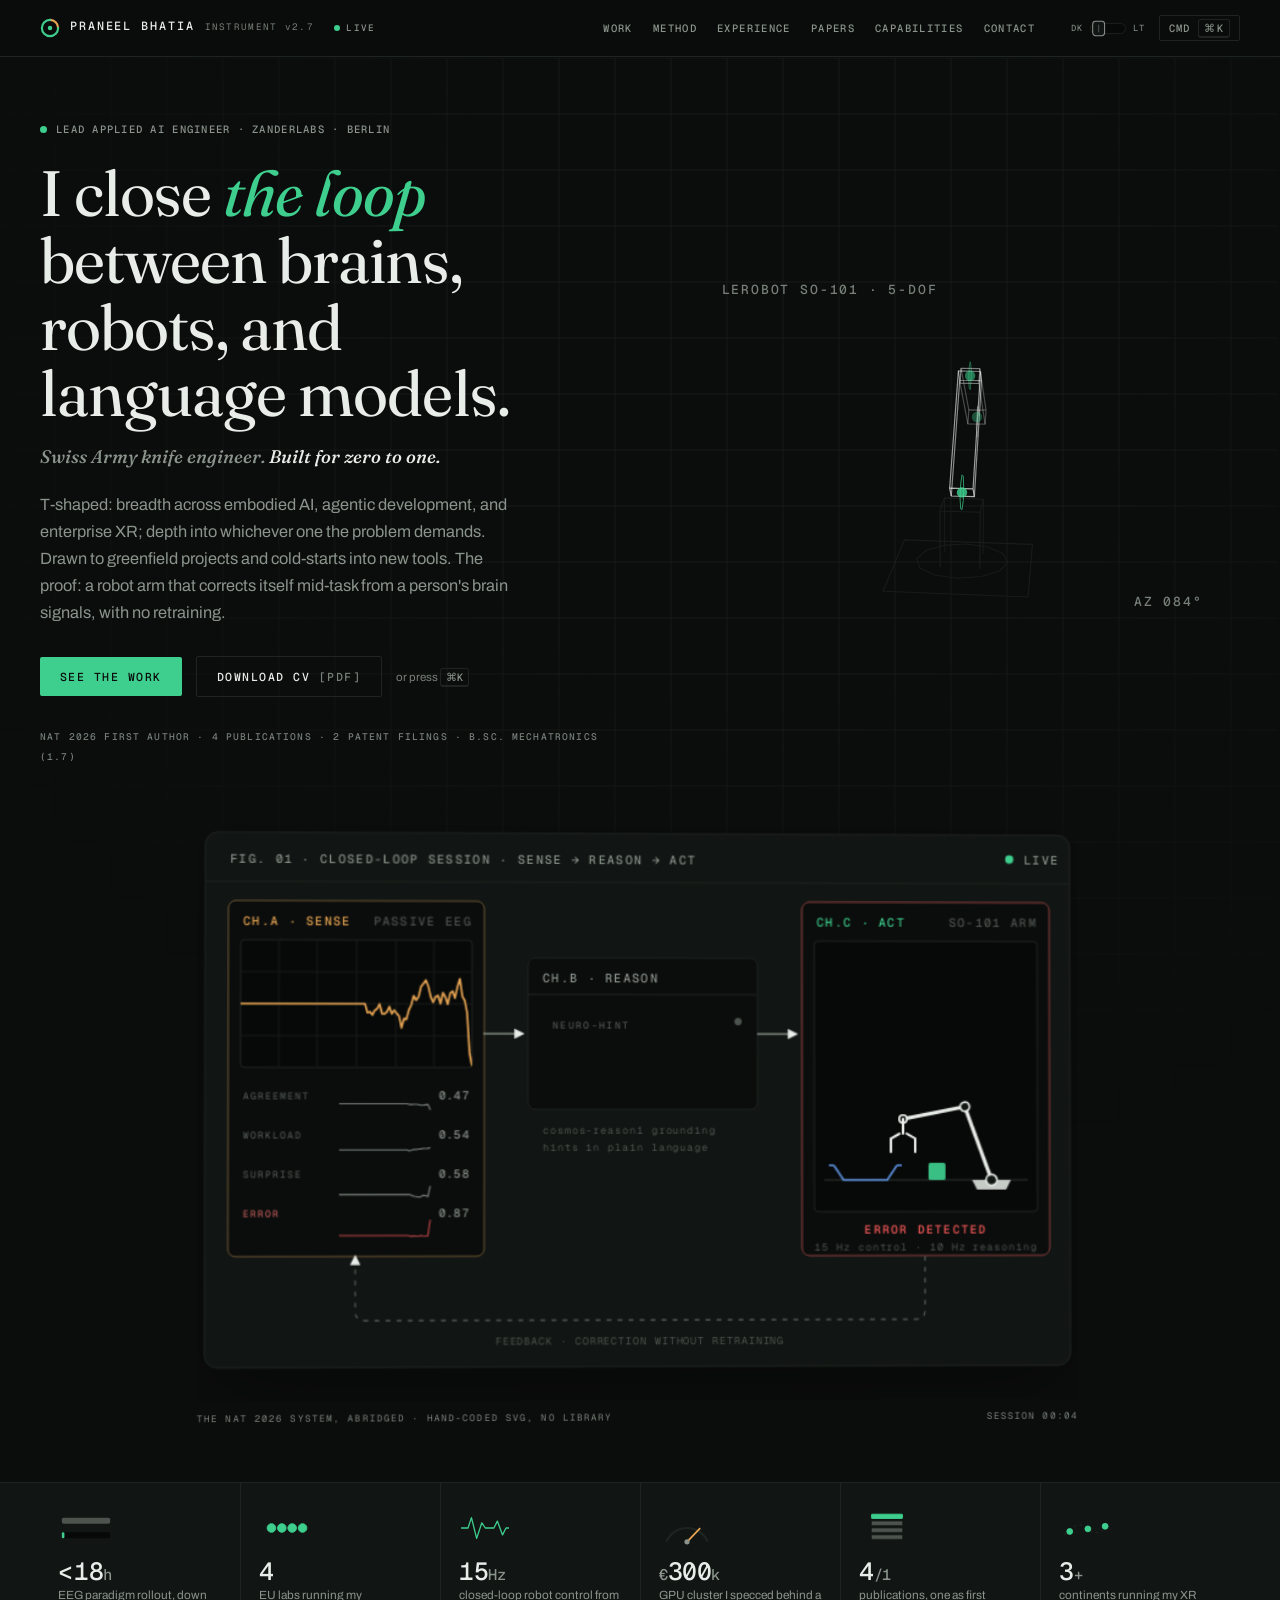
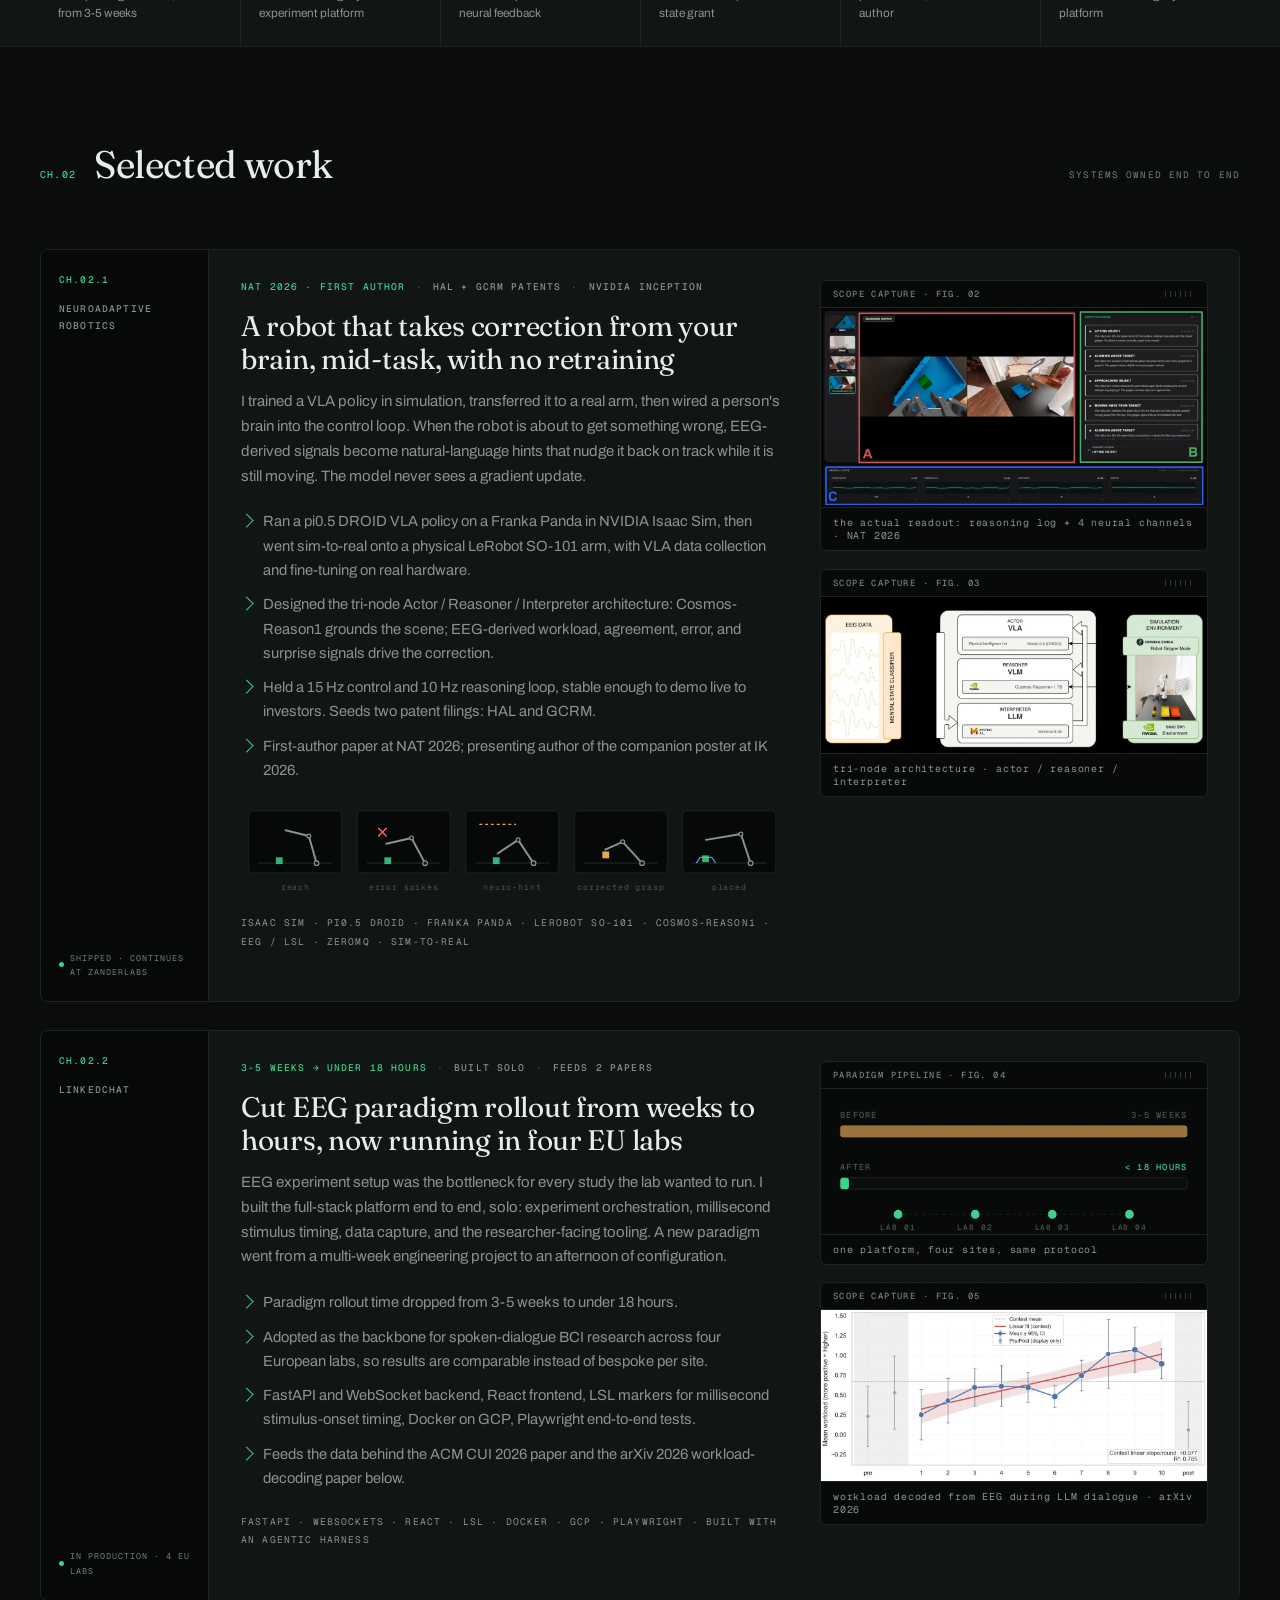
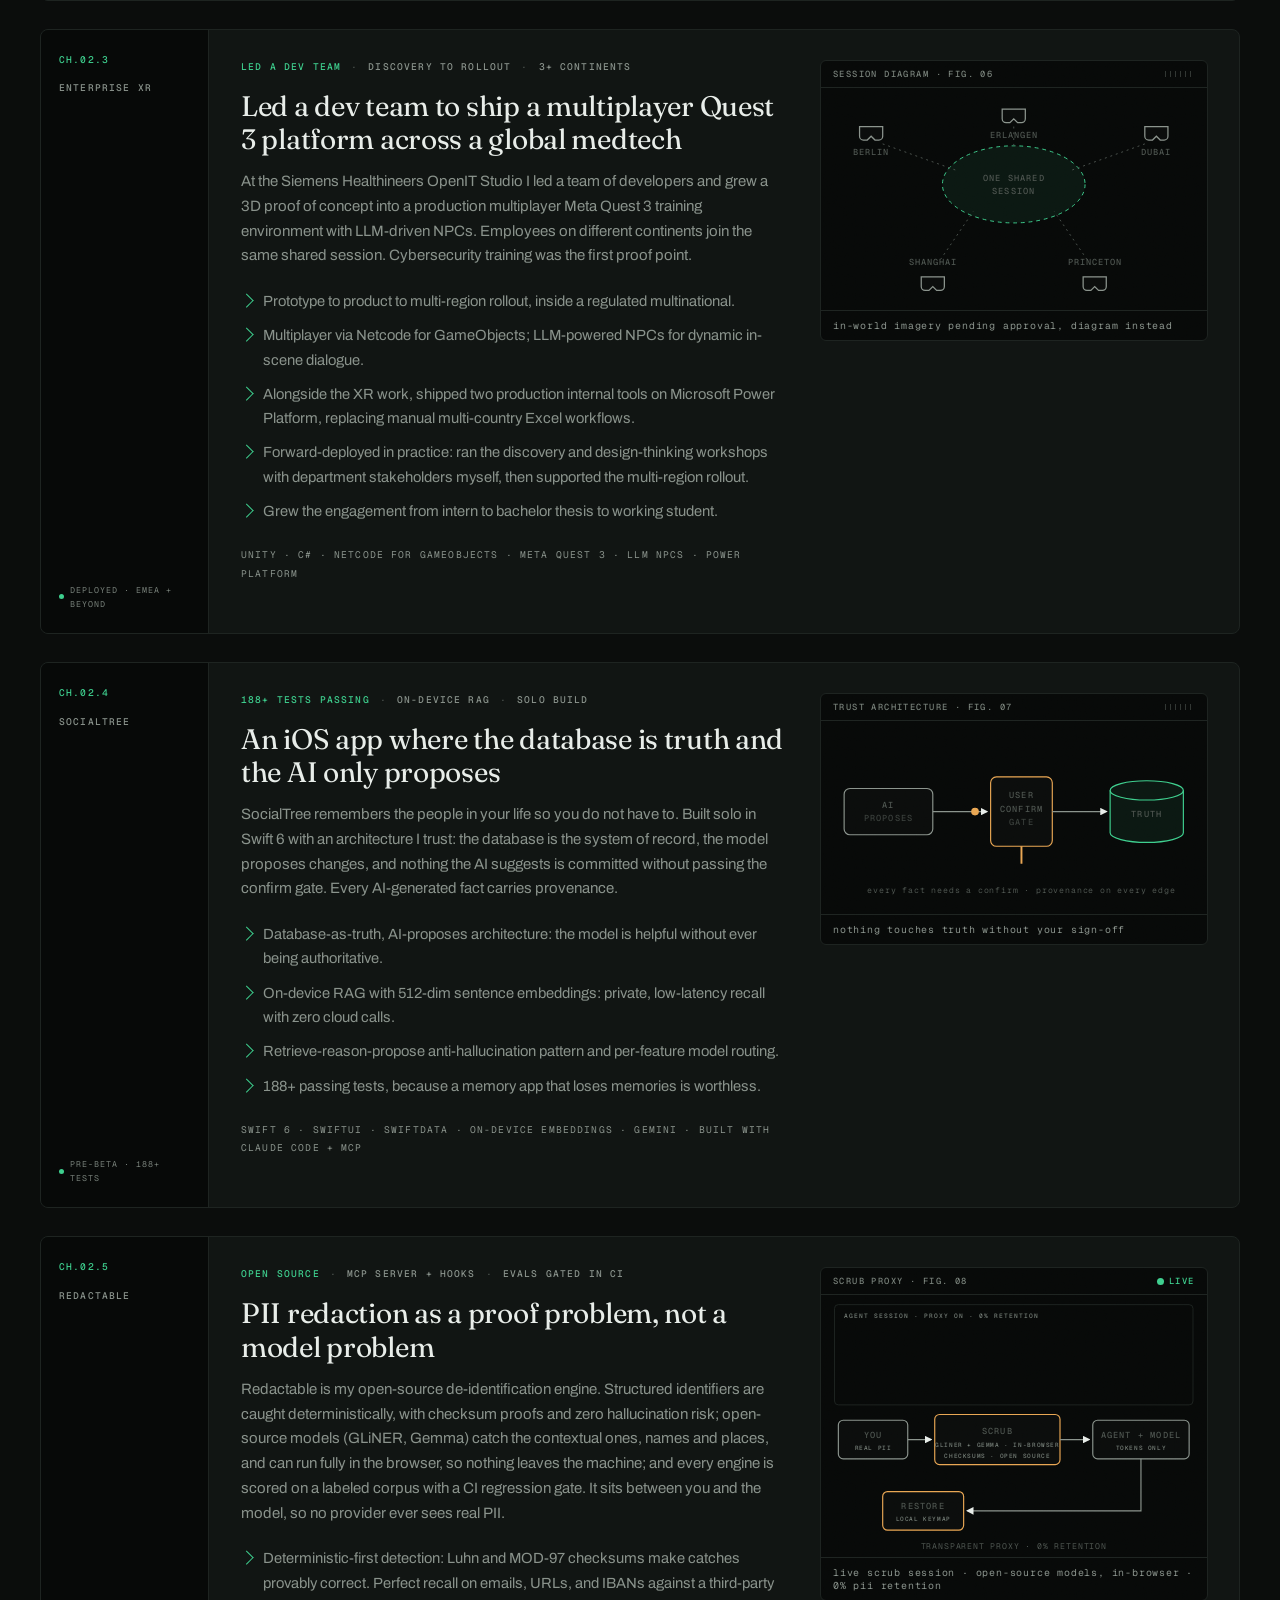
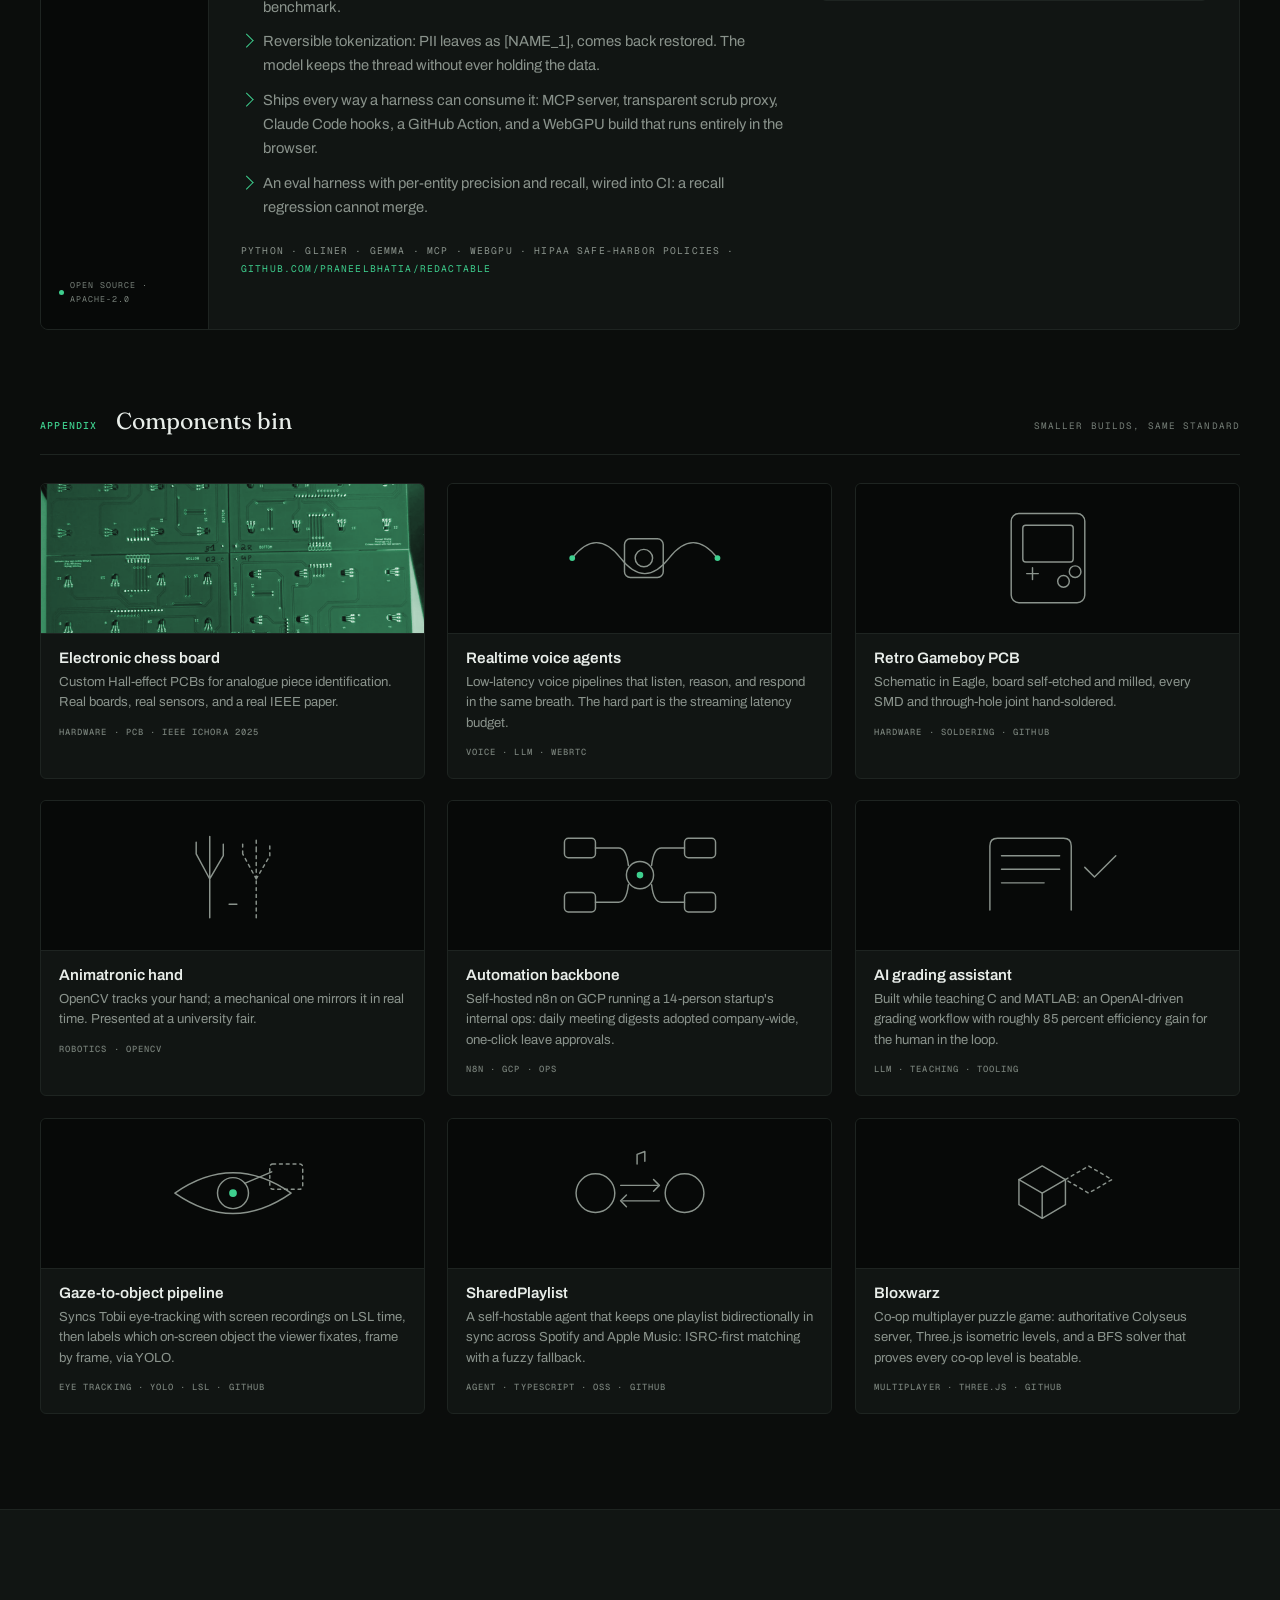
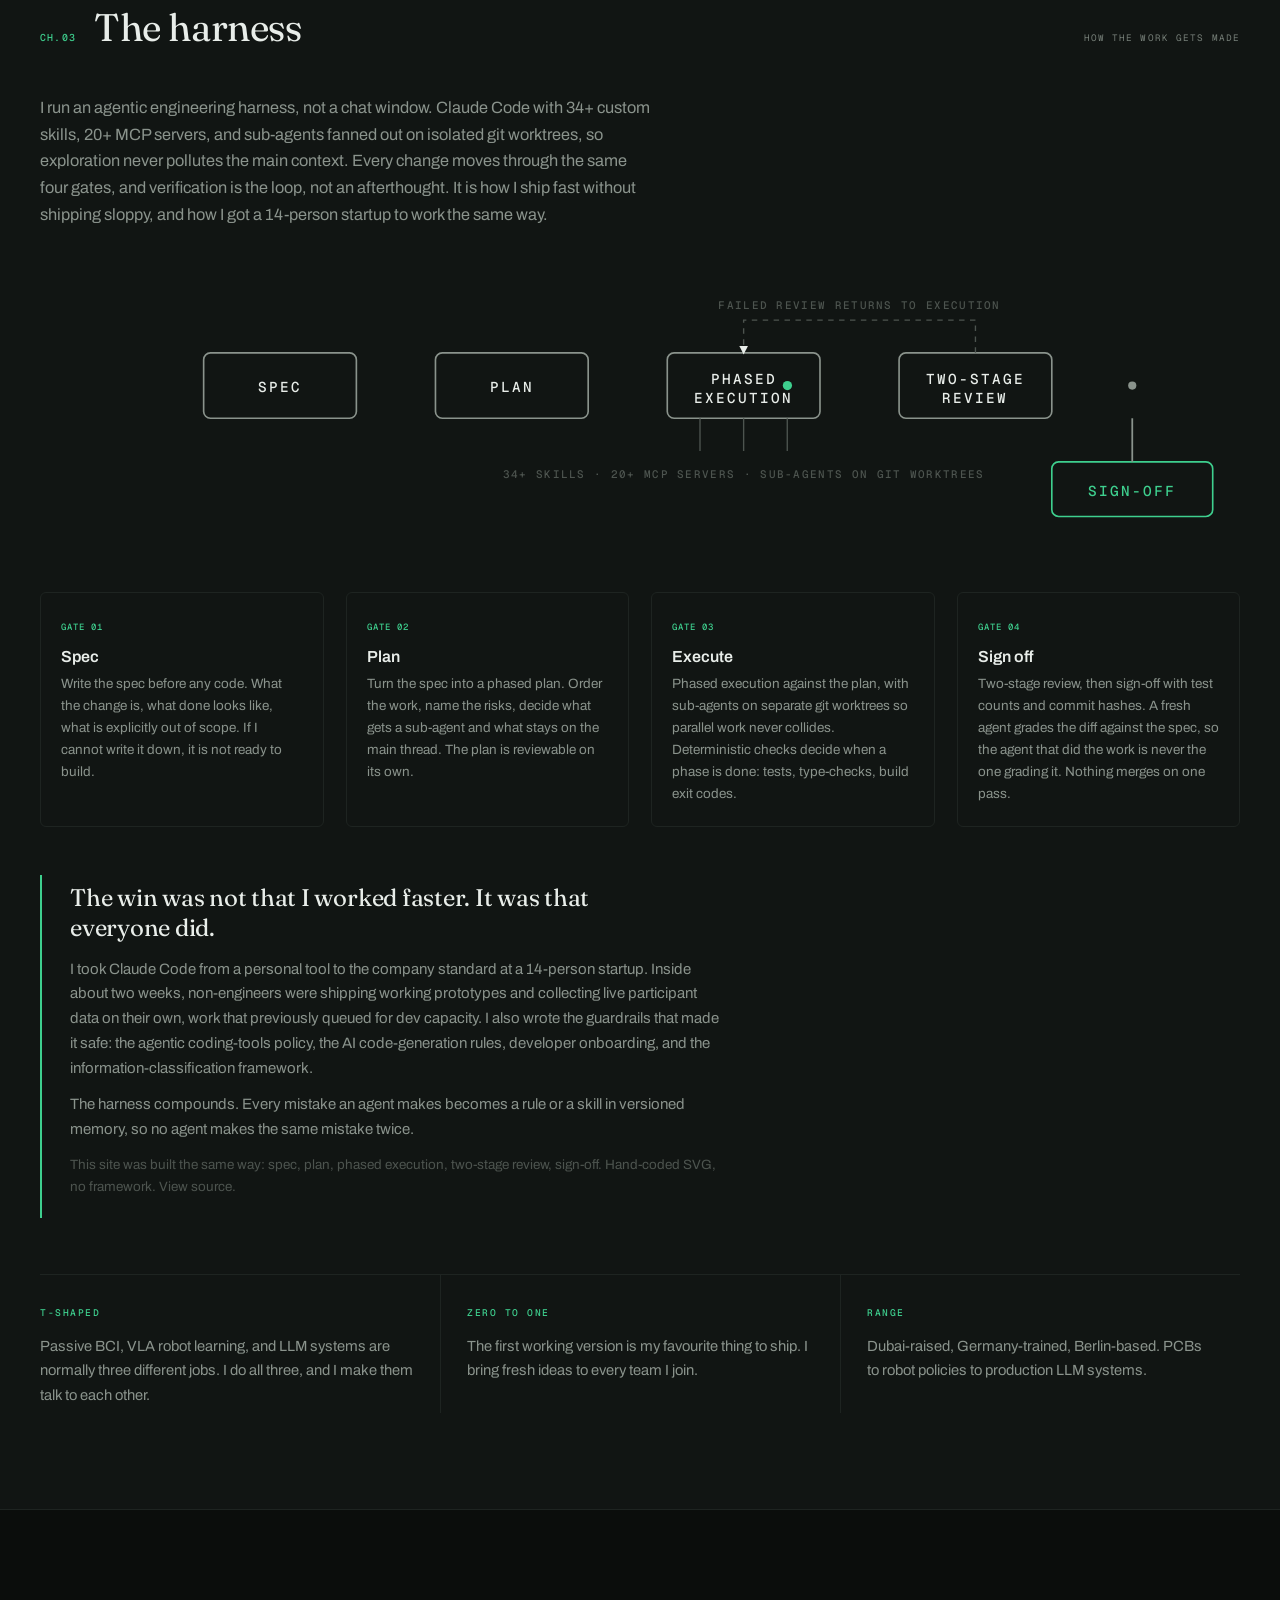
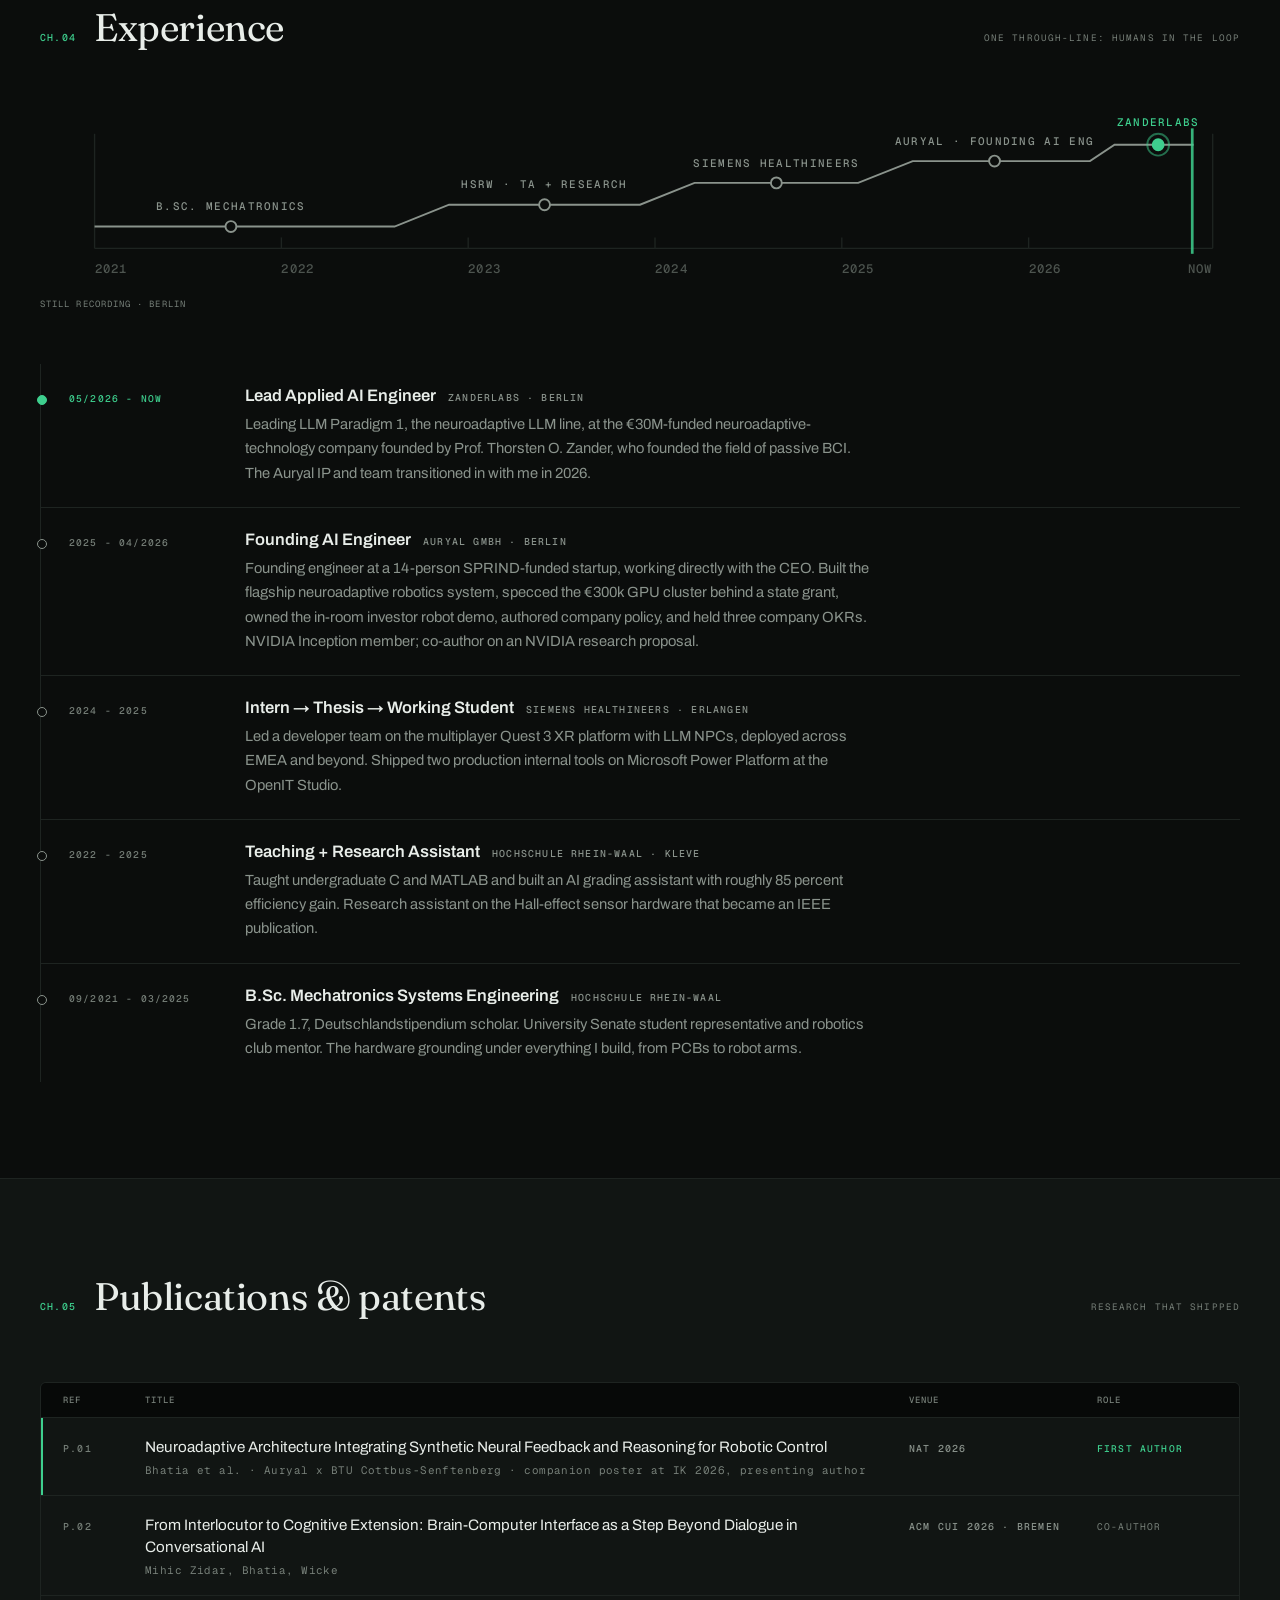
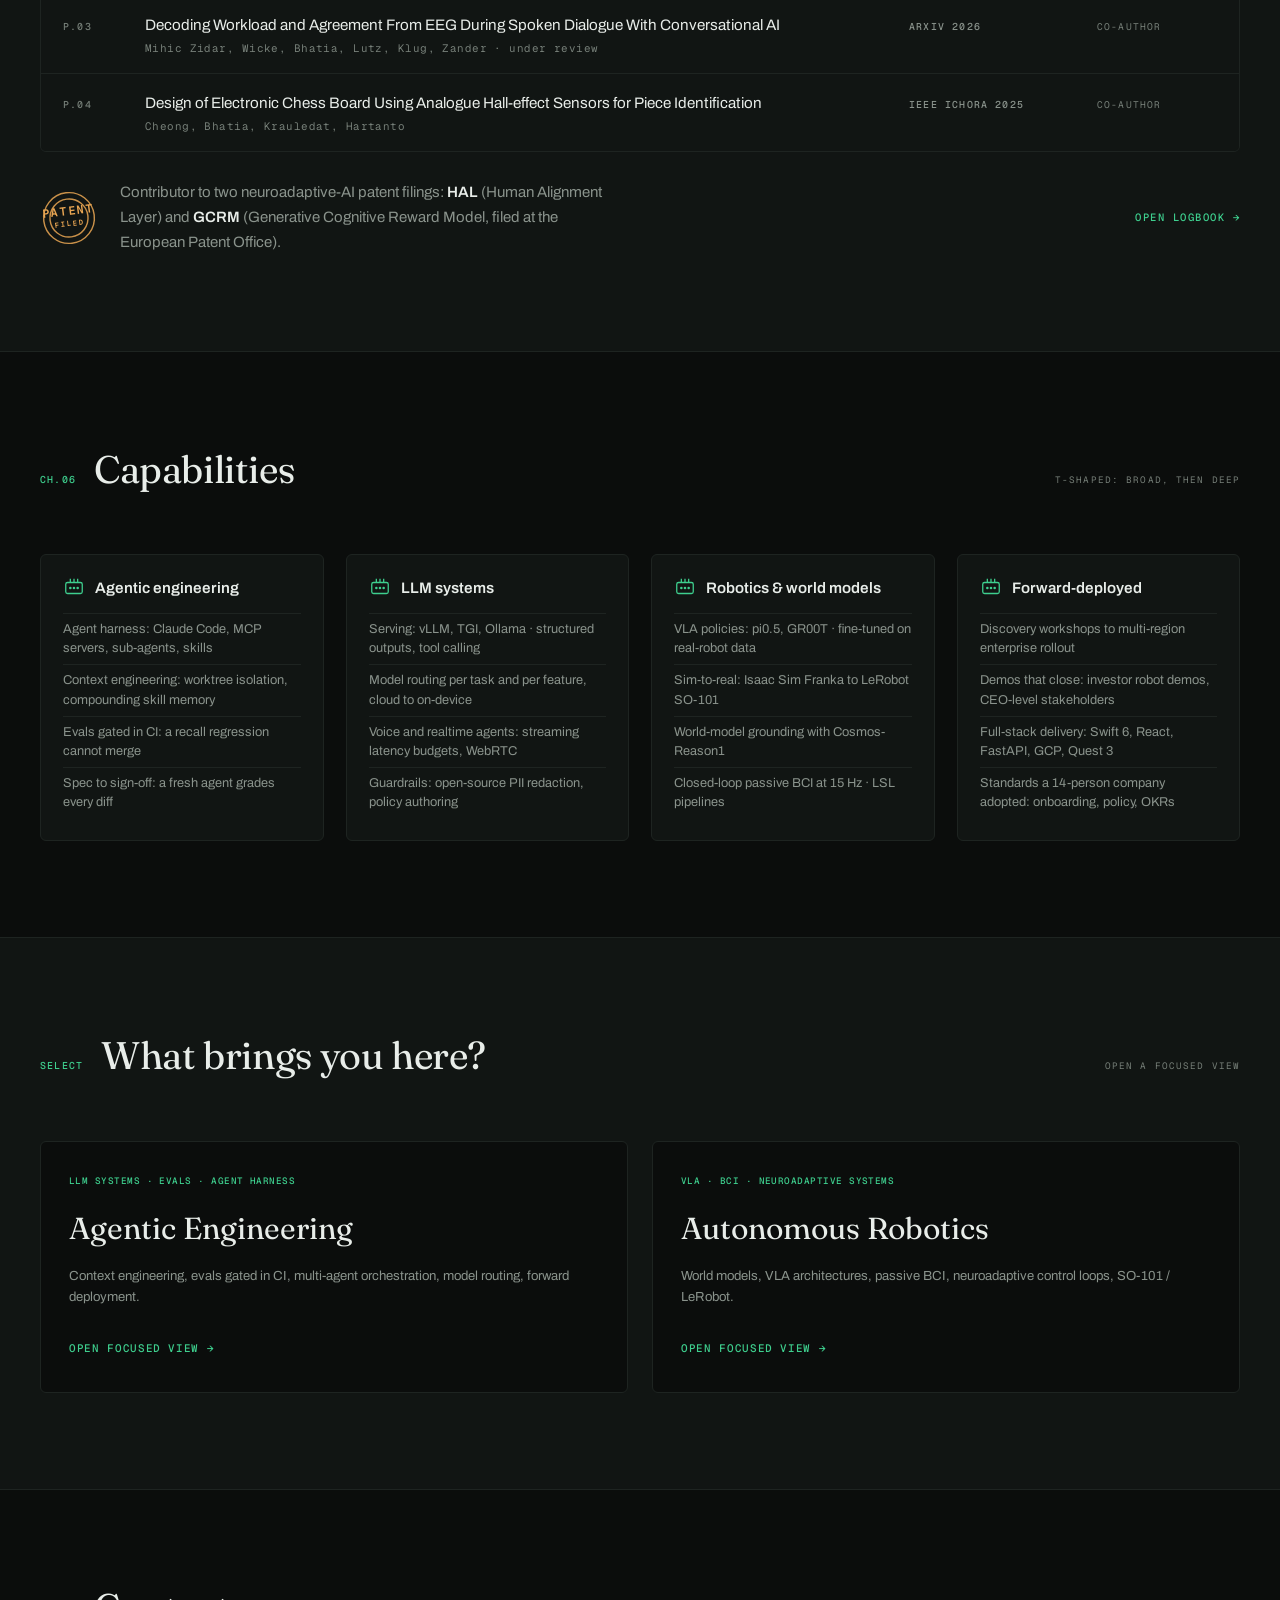
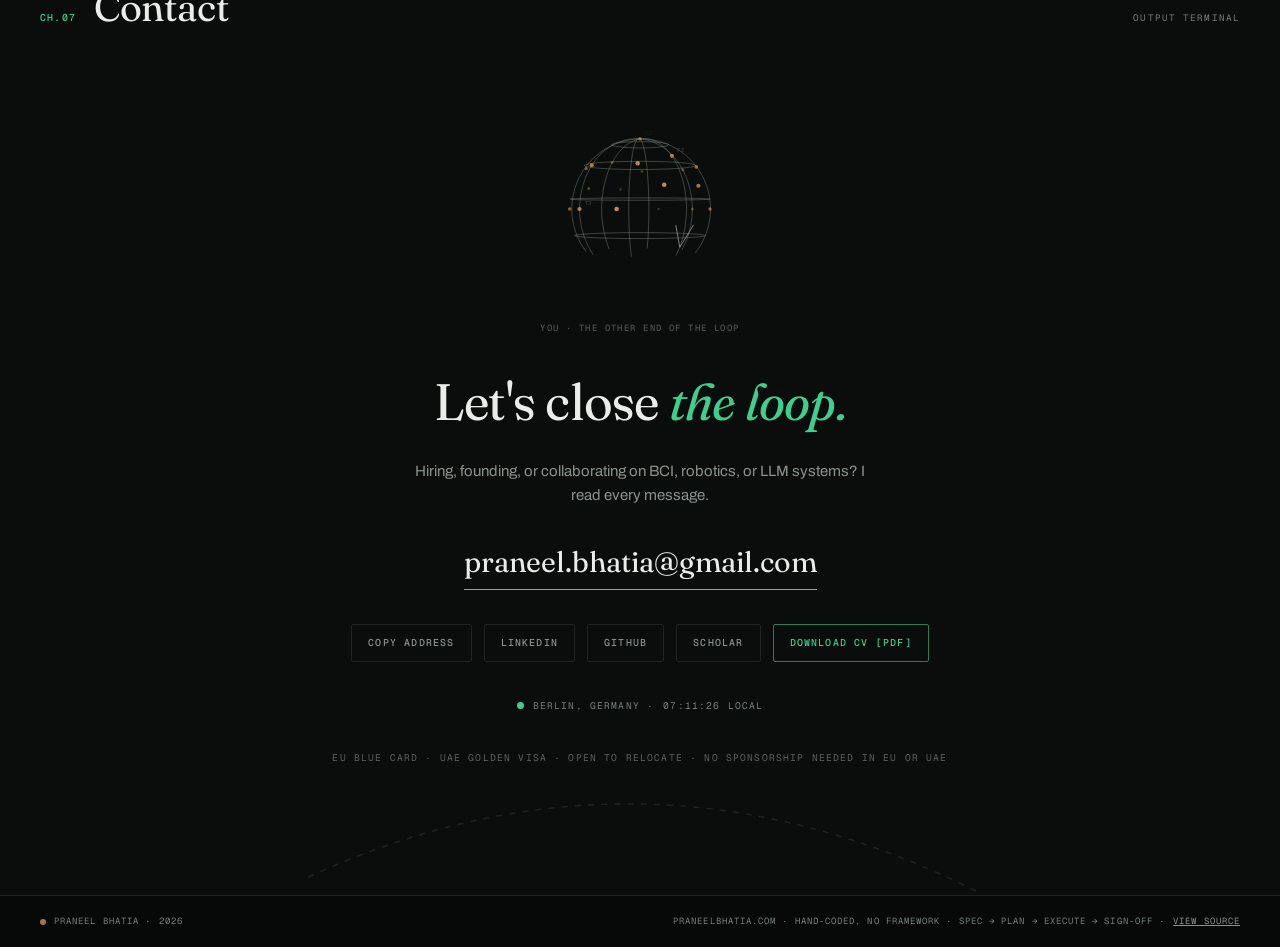
==== index.html @ 9c8a9c30 "Initial deploy: praneelbhatia.com instrument bench site Hand-coded portfolio - no framework, no buil" ====
<!DOCTYPE html>
<html lang="en" data-theme="dark">
<head>
<meta charset="UTF-8">
<meta name="viewport" content="width=device-width, initial-scale=1.0">
<title>Praneel Bhatia · Lead Applied AI Engineer · BCI, Robotics, LLM Systems</title>
<meta name="description" content="Lead Applied AI Engineer at ZanderLabs, Berlin. Agentic engineering with evals gated in CI, LLM systems from serving to realtime voice, and robot learning from sim to real. First-author at NAT 2026; author of the open-source PII redaction engine Redactable.">
<meta property="og:title" content="Praneel Bhatia · Lead Applied AI Engineer">
<meta property="og:description" content="The robot corrects itself mid-task from a person's brain signals. No retraining. I work across passive BCI, VLA robotics, and LLM systems, and I make them one loop.">
<meta property="og:type" content="website">
<meta property="og:url" content="https://praneelbhatia.com/">
<meta property="og:image" content="https://praneelbhatia.com/images/cv_p1_img1.webp">
<meta name="theme-color" content="#0B0D0C">
<link rel="icon" href="data:image/svg+xml,%3Csvg xmlns='http://www.w3.org/2000/svg' viewBox='0 0 32 32'%3E%3Cpath d='M16 3 A13 13 0 0 1 29 16' fill='none' stroke='%23E9A653' stroke-width='3.4' stroke-linecap='round'/%3E%3Cpath d='M29 16 A13 13 0 1 1 16 3' fill='none' stroke='%233ECF8E' stroke-width='3.4' stroke-linecap='round'/%3E%3Ccircle cx='16' cy='16' r='4' fill='%233ECF8E'/%3E%3C/svg%3E">
<link rel="preconnect" href="https://fonts.googleapis.com">
<link rel="preconnect" href="https://fonts.gstatic.com" crossorigin>
<link href="https://fonts.googleapis.com/css2?family=Archivo:wght@400;500;600&family=Fraunces:ital,opsz,wght@0,9..144,400;0,9..144,600;1,9..144,400;1,9..144,600&family=Geist+Mono:wght@400;500&display=swap" rel="stylesheet">
<link rel="stylesheet" href="styles.css">
<script type="application/ld+json">
{
  "@context": "https://schema.org",
  "@type": "Person",
  "name": "Praneel Bhatia",
  "jobTitle": "Lead Applied AI Engineer",
  "worksFor": { "@type": "Organization", "name": "ZanderLabs" },
  "address": { "@type": "PostalAddress", "addressLocality": "Berlin", "addressCountry": "DE" },
  "url": "https://praneelbhatia.com/",
  "email": "mailto:praneel.bhatia@gmail.com",
  "sameAs": [
    "https://www.linkedin.com/in/praneelbhatia/",
    "https://github.com/PraneelBhatia",
    "https://scholar.google.com/citations?user=w1EwGCEAAAAJ&hl=en"
  ]
}
</script>
</head>
<body>
<a class="skip" href="#top">Skip to content</a>

<!-- shared SVG defs: duotone filter, arrowheads -->
<svg width="0" height="0" aria-hidden="true" focusable="false" style="position:absolute">
  <defs>
    <filter id="duo" color-interpolation-filters="sRGB">
      <feColorMatrix type="saturate" values="0"/>
      <feComponentTransfer>
        <feFuncR type="table" tableValues="0.043 0.22 0.92"/>
        <feFuncG type="table" tableValues="0.051 0.55 0.96"/>
        <feFuncB type="table" tableValues="0.047 0.38 0.93"/>
      </feComponentTransfer>
    </filter>
    <marker id="arr" viewBox="0 0 10 10" refX="8" refY="5" markerWidth="6.5" markerHeight="6.5" orient="auto-start-reverse">
      <path d="M0,0 L10,5 L0,10 z" fill="currentColor"/>
    </marker>
  </defs>
</svg>

<!-- boot overlay (activated by JS only) -->
<div class="boot" id="boot" hidden aria-hidden="true">
  <div class="boot-inner">
    <span class="boot-led"></span>
    <span class="boot-text" id="boot-text">POWERING ON</span>
  </div>
</div>

<!-- chart-recorder spine -->
<nav class="spine" id="spine" aria-label="Section navigation">
  <div class="spine-track">
    <div class="spine-head" id="spine-head"></div>
    <a href="#top" data-spy="top"><span>00</span><i>Top</i></a>
    <a href="#proof" data-spy="proof"><span>01</span><i>Proof</i></a>
    <a href="#work" data-spy="work"><span>02</span><i>Work</i></a>
    <a href="#method" data-spy="method"><span>03</span><i>Method</i></a>
    <a href="#experience" data-spy="experience"><span>04</span><i>Experience</i></a>
    <a href="#papers" data-spy="papers"><span>05</span><i>Papers</i></a>
    <a href="#capabilities" data-spy="capabilities"><span>06</span><i>Capabilities</i></a>
    <a href="#contact" data-spy="contact"><span>07</span><i>Contact</i></a>
  </div>
</nav>

<header class="nav" id="nav">
  <div class="wrap nav-inner">
    <a class="mark" href="#top" aria-label="Praneel Bhatia, top of page">
      <svg class="mark-loop" viewBox="0 0 32 32" width="20" height="20" aria-hidden="true">
        <path d="M16 3 A13 13 0 0 1 29 16" fill="none" class="mk-a" stroke-width="3.4" stroke-linecap="round"/>
        <path d="M29 16 A13 13 0 1 1 16 3" fill="none" class="mk-p" stroke-width="3.4" stroke-linecap="round"/>
        <circle cx="16" cy="16" r="3.6" class="mk-d"/>
      </svg>
      <span class="mark-name">PRANEEL&nbsp;BHATIA</span>
      <span class="mark-sub">INSTRUMENT&nbsp;v2.7</span>
    </a>
    <span class="nav-led" aria-hidden="true"><i></i>LIVE</span>
    <nav class="nav-links" aria-label="Primary">
      <a href="#work">Work</a>
      <a href="#method">Method</a>
      <a href="#experience">Experience</a>
      <a href="#papers">Papers</a>
      <a href="#capabilities">Capabilities</a>
      <a href="#contact">Contact</a>
    </nav>
    <div class="nav-actions">
      <button class="spdt" id="theme-switch" role="switch" aria-checked="true" aria-label="Color theme: dark">
        <span class="spdt-lab" aria-hidden="true">DK</span>
        <svg viewBox="0 0 44 20" width="38" height="17" aria-hidden="true">
          <rect x="1.5" y="4" width="41" height="12" rx="6" class="spdt-track"/>
          <g class="spdt-lever"><rect x="4" y="1.5" width="14" height="17" rx="3.5" class="spdt-knob"/><line x1="11" y1="5.5" x2="11" y2="14.5" class="spdt-ridge"/></g>
        </svg>
        <span class="spdt-lab" aria-hidden="true">LT</span>
      </button>
      <button class="icon-btn" id="palette-btn" aria-label="Open menu and command palette"><span class="pb-full">CMD <span class="kbd">&#8984;K</span></span><span class="pb-short">MENU</span></button>
    </div>
  </div>
</header>

<main>
<!-- ============================== HERO ============================== -->
<section class="hero" id="top">
  <div class="hero-grid-bg" aria-hidden="true"></div>
  <div class="wrap hero-grid">
    <div class="hero-copy">
      <p class="eyebrow boot-1"><span class="led-dot" aria-hidden="true"></span>Lead Applied AI Engineer &middot; ZanderLabs &middot; Berlin</p>
      <h1 class="boot-2">I close <span class="hl">the loop</span> between brains, robots, and language&nbsp;models.</h1>
      <p class="win-line boot-2">Swiss Army knife engineer. <span class="wl-strong">Built for zero to one.</span></p>
      <p class="hero-sub boot-3">T-shaped: breadth across embodied AI, agentic development, and enterprise XR; depth into whichever one the problem demands. Drawn to greenfield projects and cold-starts into new tools. The proof: a robot arm that corrects itself mid-task from a person's brain signals, with no retraining.</p>
      <div class="cta-row boot-3">
        <a class="btn-solid" href="#work">See the work</a>
        <a class="btn-ghost" href="Praneel_Bhatia_CV.pdf" download>Download CV <span class="u-dim">[PDF]</span></a>
        <span class="cta-hint">or press <span class="kbd">&#8984;K</span></span>
      </div>
      <p class="cred-strip boot-4">NAT 2026 FIRST AUTHOR &middot; 4 PUBLICATIONS &middot; 2 PATENT FILINGS &middot; B.SC. MECHATRONICS (1.7)</p>
    </div>

    <!-- A0 · THE SPECIMEN: live-projected SO-101, hand-built 3D, no WebGL -->
    <div class="hero-specimen boot-5" aria-hidden="true">
      <svg viewBox="-80 -64 160 112" id="turntable"></svg>
    </div>
  </div>

  <div class="wrap bench-row">
    <!-- A1 · THE LOOP BENCH -->
    <figure class="bench boot-5" id="bench" aria-label="Live diagram: a closed loop where EEG brain signals are decoded, reasoned over, and used to correct a robot arm mid-task without retraining">
      <svg viewBox="0 0 720 470" xmlns="http://www.w3.org/2000/svg" role="img" aria-hidden="true">
        <defs>
          <clipPath id="scope-clip"><rect x="34" y="94" width="188" height="104" rx="3"/></clipPath>
          <clipPath id="hint-clip"><rect x="288" y="150" width="148" height="64"/></clipPath>
        </defs>

        <!-- frame -->
        <rect x="6" y="6" width="708" height="436" rx="10" class="b-frame"/>
        <line x1="6" y1="46" x2="714" y2="46" class="b-line"/>
        <text x="26" y="31" class="b-label">FIG. 01 &middot; CLOSED-LOOP SESSION &middot; SENSE &#8594; REASON &#8594; ACT</text>
        <g id="bench-led">
          <circle cx="664" cy="26" r="3.4" class="b-led"/>
          <text x="676" y="30" class="b-label">LIVE</text>
        </g>

        <!-- SENSE well -->
        <g id="well-sense">
          <rect x="24" y="62" width="208" height="290" rx="6" class="b-well b-well-amber"/>
          <text x="36" y="82" class="b-label b-amber">CH.A &middot; SENSE</text>
          <text x="222" y="82" class="b-label b-dim" text-anchor="end">PASSIVE EEG</text>
          <rect x="34" y="94" width="188" height="104" rx="3" class="b-inset"/>
          <g class="b-grid">
            <line x1="34" y1="120" x2="222" y2="120"/><line x1="34" y1="146" x2="222" y2="146"/><line x1="34" y1="172" x2="222" y2="172"/>
            <line x1="65" y1="94" x2="65" y2="198"/><line x1="96" y1="94" x2="96" y2="198"/><line x1="128" y1="94" x2="128" y2="198"/><line x1="160" y1="94" x2="160" y2="198"/><line x1="191" y1="94" x2="191" y2="198"/>
          </g>
          <g clip-path="url(#scope-clip)">
            <path id="eeg-trace" class="b-trace" d="M34,146 L42,144 L50,150 L58,140 L66,148 L74,143 L82,152 L90,138 L98,147 L106,144 L114,150 L122,141 L130,148 L138,145 L146,151 L154,139 L162,146 L170,143 L178,149 L186,142 L194,147 L202,144 L210,150 L218,143 L222,146"/>
          </g>
          <!-- 4 neural channels, the real figure's channel set -->
          <g id="nch-agreement" class="nch" transform="translate(36,216)">
            <text x="0" y="8" class="b-chan">AGREEMENT</text>
            <path class="nch-spark" d="M78,16 H152"/>
            <text x="184" y="8" class="b-val" text-anchor="end">0.78</text>
          </g>
          <g id="nch-workload" class="nch" transform="translate(36,248)">
            <text x="0" y="8" class="b-chan">WORKLOAD</text>
            <path class="nch-spark" d="M78,16 H152"/>
            <text x="184" y="8" class="b-val" text-anchor="end">0.42</text>
          </g>
          <g id="nch-surprise" class="nch" transform="translate(36,280)">
            <text x="0" y="8" class="b-chan">SURPRISE</text>
            <path class="nch-spark" d="M78,16 H152"/>
            <text x="184" y="8" class="b-val" text-anchor="end">0.15</text>
          </g>
          <g id="nch-error" class="nch nch-red" transform="translate(36,312)">
            <text x="0" y="8" class="b-chan">ERROR</text>
            <path class="nch-spark" d="M78,16 H152"/>
            <text x="184" y="8" class="b-val" text-anchor="end">0.06</text>
          </g>
        </g>

        <!-- SENSE -> REASON -->
        <path d="M232,170 H264" class="b-wire" marker-end="url(#arr)"/>

        <!-- REASON node -->
        <g id="well-reason">
          <rect x="268" y="108" width="188" height="124" rx="6" class="b-well"/>
          <text x="280" y="128" class="b-label">CH.B &middot; REASON</text>
          <line x1="268" y1="138" x2="456" y2="138" class="b-line"/>
          <g clip-path="url(#hint-clip)">
            <text x="288" y="166" class="b-hint-label">NEURO-HINT</text>
            <text id="hint-1" x="288" y="186" class="b-hint"></text>
            <text id="hint-2" x="288" y="202" class="b-hint"></text>
          </g>
          <circle id="reason-dot" cx="440" cy="160" r="3" class="b-rdot"/>
          <text x="280" y="252" class="b-cap">cosmos-reason1 grounding</text>
          <text x="280" y="266" class="b-cap">hints in plain language</text>
        </g>

        <!-- REASON -> ACT -->
        <path d="M456,170 H488" class="b-wire" marker-end="url(#arr)"/>

        <!-- ACT well -->
        <g id="well-act">
          <rect x="492" y="62" width="204" height="290" rx="6" class="b-well b-well-phos"/>
          <text x="504" y="82" class="b-label b-phos">CH.C &middot; ACT</text>
          <text x="686" y="82" class="b-label b-dim" text-anchor="end">SO-101 ARM</text>
          <rect x="502" y="94" width="184" height="222" rx="3" class="b-inset"/>
          <!-- stage -->
          <line x1="510" y1="290" x2="678" y2="290" class="b-ground"/>
          <!-- tray (blue, like the real demo) -->
          <g id="tray">
            <path d="M518,278 L526,290 L562,290 L570,278" class="b-tray" fill="none"/>
            <line x1="518" y1="278" x2="514" y2="278" class="b-tray"/>
            <line x1="570" y1="278" x2="574" y2="278" class="b-tray"/>
          </g>
          <!-- green block -->
          <rect id="block" x="596" y="276" width="14" height="14" rx="1.5" class="b-block"/>
          <!-- arm: nested joints -->
          <g id="arm" transform="translate(648,290)">
            <path d="M-16,0 H16 L12,8 H-12 Z" class="b-arm-base"/>
            <g id="j1">
              <line x1="0" y1="0" x2="0" y2="-64" class="b-arm"/>
              <circle cx="0" cy="0" r="4.5" class="b-joint"/>
              <g id="j2" transform="translate(0,-64)">
                <line x1="0" y1="0" x2="0" y2="-52" class="b-arm"/>
                <circle cx="0" cy="0" r="3.8" class="b-joint"/>
                <g id="j3" transform="translate(0,-52)">
                  <circle cx="0" cy="0" r="3.2" class="b-joint"/>
                  <line x1="0" y1="0" x2="0" y2="-12" class="b-arm b-arm-thin"/>
                  <g id="grip" transform="translate(0,-12)">
                    <path id="grip-l" d="M0,0 L-7,-4 L-7,-15" class="b-arm b-arm-thin" fill="none"/>
                    <path id="grip-r" d="M0,0 L7,-4 L7,-15" class="b-arm b-arm-thin" fill="none"/>
                  </g>
                </g>
              </g>
            </g>
          </g>
          <text id="act-status" x="594" y="334" class="b-status" text-anchor="middle">REACHING</text>
          <text x="594" y="348" class="b-cap" text-anchor="middle">15 Hz control &middot; 10 Hz reasoning</text>
        </g>

        <!-- feedback wire: ACT -> SENSE, closes the loop -->
        <path id="fb-wire" d="M594,352 V396 Q594,404 586,404 H136 Q128,404 128,396 V352" class="b-wire b-wire-fb" marker-end="url(#arr)"/>
        <circle id="fb-pulse" r="3.4" class="b-pulse" opacity="0"/>
        <text x="360" y="424" class="b-cap" text-anchor="middle">FEEDBACK &middot; CORRECTION WITHOUT RETRAINING</text>
      </svg>
      <div class="probe" id="probe" aria-hidden="true" hidden></div>
      <figcaption class="bench-cap">
        <span>the NAT 2026 system, abridged &middot; hand-coded SVG, no library</span>
        <span id="bench-clock">SESSION 00:00</span>
      </figcaption>
    </figure>
  </div>
</section>

<!-- ============================== PROOF ============================== -->
<section class="proof" id="proof" aria-label="Proof points">
  <div class="wrap">
    <div class="gauges">
      <div class="gauge reveal" data-gauge="hours" role="group" aria-label="Under 18 hours: EEG paradigm rollout, down from 3-5 weeks">
        <svg viewBox="0 0 64 44" aria-hidden="true">
          <rect x="4" y="10" width="56" height="7" rx="2" class="g-bar-bg"/>
          <rect x="4" y="10" width="56" height="7" rx="2" class="g-bar g-bar-before"/>
          <rect x="4" y="27" width="56" height="7" rx="2" class="g-bar-bg"/>
          <rect x="4" y="27" width="3" height="7" rx="1.5" class="g-bar g-bar-after"/>
        </svg>
        <b><span class="count" data-to="18" data-prefix="&lt;&hairsp;">&lt;&hairsp;18</span><em>h</em></b>
        <span>EEG paradigm rollout, down from 3-5 weeks</span>
      </div>
      <div class="gauge reveal" data-gauge="labs" role="group" aria-label="4 EU labs running my experiment platform">
        <svg viewBox="0 0 64 44" aria-hidden="true">
          <g class="g-dots"><circle cx="14" cy="22" r="5"/><circle cx="26" cy="22" r="5"/><circle cx="38" cy="22" r="5"/><circle cx="50" cy="22" r="5"/></g>
        </svg>
        <b><span class="count" data-to="4">4</span></b>
        <span>EU labs running my experiment platform</span>
      </div>
      <div class="gauge reveal" data-gauge="hz" role="group" aria-label="15 hertz closed-loop robot control from neural feedback">
        <svg viewBox="0 0 64 44" aria-hidden="true">
          <path class="g-scope" d="M2,22 L10,22 L14,10 L20,34 L26,16 L30,22 L40,22 L44,14 L50,30 L54,22 L62,22"/>
        </svg>
        <b><span class="count" data-to="15">15</span><em>Hz</em></b>
        <span>closed-loop robot control from neural feedback</span>
      </div>
      <div class="gauge reveal" data-gauge="gpu" role="group" aria-label="300,000 euro GPU cluster I specced behind a state grant">
        <svg viewBox="0 0 64 44" aria-hidden="true">
          <path d="M8,38 A26 26 0 0 1 56,38" class="g-dial-track" fill="none"/>
          <line x1="32" y1="38" x2="32" y2="16" class="g-needle"/>
          <circle cx="32" cy="38" r="3" class="g-hub"/>
        </svg>
        <b><em class="pre">&euro;</em><span class="count" data-to="300">300</span><em>k</em></b>
        <span>GPU cluster I specced behind a state grant</span>
      </div>
      <div class="gauge reveal" data-gauge="pubs" role="group" aria-label="4 publications, one as first author">
        <svg viewBox="0 0 64 44" aria-hidden="true">
          <g class="g-stack"><rect x="14" y="30" width="36" height="5" rx="1"/><rect x="14" y="22" width="36" height="5" rx="1"/><rect x="14" y="14" width="36" height="5" rx="1"/><rect x="14" y="6" width="36" height="5" rx="1" class="g-stack-hot"/></g>
        </svg>
        <b><span class="count" data-to="4">4</span><em>/1</em></b>
        <span>publications, one as first author</span>
      </div>
      <div class="gauge reveal" data-gauge="continents" role="group" aria-label="3 or more continents running my XR platform">
        <svg viewBox="0 0 64 44" aria-hidden="true">
          <path d="M6,30 Q22,12 32,22 Q44,34 58,18" class="g-arc" fill="none"/>
          <g class="g-dots g-dots-sm"><circle cx="12" cy="26" r="3.4"/><circle cx="33" cy="23" r="3.4"/><circle cx="53" cy="20" r="3.4"/></g>
        </svg>
        <b><span class="count" data-to="3">3</span><em>+</em></b>
        <span>continents running my XR platform</span>
      </div>
    </div>
  </div>
</section>

<!-- ============================== WORK ============================== -->
<section class="sec" id="work">
  <div class="wrap">
    <div class="ch-head reveal">
      <span class="ch-no">CH.02</span>
      <h2>Selected work</h2>
      <span class="ch-note">SYSTEMS OWNED END TO END</span>
    </div>

    <!-- CS1 · Neuroadaptive robotics -->
    <article class="channel reveal" id="cs-robotics">
      <div class="chan-rail">
        <span class="chan-id">CH.02.1</span>
        <span class="chan-name">NEUROADAPTIVE ROBOTICS</span>
        <span class="chan-status"><i></i>SHIPPED &middot; CONTINUES AT ZANDERLABS</span>
      </div>
      <div class="chan-body">
        <div class="chan-text">
          <div class="tags">
            <span class="tag tag-hot">NAT 2026 &middot; first author</span>
            <span class="tag">HAL + GCRM patents</span>
            <span class="tag">NVIDIA Inception</span>
          </div>
          <h3>A robot that takes correction from your brain, mid-task, with no retraining</h3>
          <p>I trained a VLA policy in simulation, transferred it to a real arm, then wired a person's brain into the control loop. When the robot is about to get something wrong, EEG-derived signals become natural-language hints that nudge it back on track while it is still moving. The model never sees a gradient update.</p>
          <ul class="outcomes">
            <li>Ran a pi0.5 DROID VLA policy on a Franka Panda in NVIDIA Isaac Sim, then went sim-to-real onto a physical LeRobot SO-101 arm, with VLA data collection and fine-tuning on real hardware.</li>
            <li>Designed the tri-node Actor / Reasoner / Interpreter architecture: Cosmos-Reason1 grounds the scene; EEG-derived workload, agreement, error, and surprise signals drive the correction.</li>
            <li>Held a 15 Hz control and 10 Hz reasoning loop, stable enough to demo live to investors. Seeds two patent filings: HAL and GCRM.</li>
            <li>First-author paper at NAT 2026; presenting author of the companion poster at IK 2026.</li>
          </ul>
          <!-- A4 · motion study -->
          <div class="motion-study" id="motion-study" aria-label="Motion study: the five phases of the pick-and-place correction">
            <svg viewBox="0 0 560 92" aria-hidden="true">
              <g class="ms-frame" data-ms="0" transform="translate(8,6)">
                <rect x="0" y="0" width="96" height="64" rx="4"/>
                <line x1="10" y1="54" x2="86" y2="54" class="ms-ground"/>
                <g class="ms-arm"><line x1="70" y1="54" x2="62" y2="26"/><line x1="62" y1="26" x2="38" y2="20"/><circle cx="70" cy="54" r="2.4"/><circle cx="62" cy="26" r="2"/></g>
                <rect x="28" y="48" width="7" height="7" class="ms-block"/>
                <text x="48" y="82" text-anchor="middle">reach</text>
              </g>
              <g class="ms-frame" data-ms="1" transform="translate(120,6)">
                <rect x="0" y="0" width="96" height="64" rx="4"/>
                <line x1="10" y1="54" x2="86" y2="54" class="ms-ground"/>
                <g class="ms-arm"><line x1="70" y1="54" x2="56" y2="28"/><line x1="56" y1="28" x2="30" y2="34"/><circle cx="70" cy="54" r="2.4"/><circle cx="56" cy="28" r="2"/></g>
                <rect x="28" y="48" width="7" height="7" class="ms-block"/>
                <path class="ms-err" d="M22,18 L30,26 M30,18 L22,26"/>
                <text x="48" y="82" text-anchor="middle">error spikes</text>
              </g>
              <g class="ms-frame" data-ms="2" transform="translate(232,6)">
                <rect x="0" y="0" width="96" height="64" rx="4"/>
                <line x1="10" y1="54" x2="86" y2="54" class="ms-ground"/>
                <g class="ms-arm"><line x1="70" y1="54" x2="54" y2="30"/><line x1="54" y1="30" x2="33" y2="44"/><circle cx="70" cy="54" r="2.4"/><circle cx="54" cy="30" r="2"/></g>
                <rect x="28" y="48" width="7" height="7" class="ms-block"/>
                <path class="ms-hint" d="M14,14 H52" />
                <text x="48" y="82" text-anchor="middle">neuro-hint</text>
              </g>
              <g class="ms-frame" data-ms="3" transform="translate(344,6)">
                <rect x="0" y="0" width="96" height="64" rx="4"/>
                <line x1="10" y1="54" x2="86" y2="54" class="ms-ground"/>
                <g class="ms-arm"><line x1="70" y1="54" x2="50" y2="32"/><line x1="50" y1="32" x2="32" y2="40"/><circle cx="70" cy="54" r="2.4"/><circle cx="50" cy="32" r="2"/></g>
                <rect x="29" y="42" width="7" height="7" class="ms-block ms-block-held"/>
                <text x="48" y="82" text-anchor="middle">corrected grasp</text>
              </g>
              <g class="ms-frame" data-ms="4" transform="translate(456,6)">
                <rect x="0" y="0" width="96" height="64" rx="4"/>
                <line x1="10" y1="54" x2="86" y2="54" class="ms-ground"/>
                <g class="ms-arm"><line x1="70" y1="54" x2="60" y2="24"/><line x1="60" y1="24" x2="24" y2="30"/><circle cx="70" cy="54" r="2.4"/><circle cx="60" cy="24" r="2"/></g>
                <path d="M14,54 L18,48 L30,48 L34,54" class="ms-tray" fill="none"/>
                <rect x="20" y="46" width="7" height="7" class="ms-block"/>
                <text x="48" y="82" text-anchor="middle">placed</text>
              </g>
            </svg>
          </div>
          <p class="stack-line">isaac sim &middot; pi0.5 droid &middot; franka panda &middot; lerobot so-101 &middot; cosmos-reason1 &middot; eeg / lsl &middot; zeromq &middot; sim-to-real</p>
        </div>
        <div class="chan-media">
          <figure class="capture">
            <div class="capture-bar"><span>SCOPE CAPTURE &middot; FIG. 02</span><span class="cap-ticks" aria-hidden="true"></span></div>
            <img src="images/nat_p4_img2.webp" alt="The real closed-loop dashboard from the NAT 2026 paper: camera feeds, robot reasoning log, and four live neural-state traces" loading="lazy" width="1200" height="621">
            <figcaption>the actual readout: reasoning log + 4 neural channels &middot; NAT 2026</figcaption>
          </figure>
          <figure class="capture">
            <div class="capture-bar"><span>SCOPE CAPTURE &middot; FIG. 03</span><span class="cap-ticks" aria-hidden="true"></span></div>
            <img src="images/nat_p3_img1.webp" alt="System architecture figure from the NAT 2026 paper" loading="lazy" width="1200" height="675">
            <figcaption>tri-node architecture &middot; actor / reasoner / interpreter</figcaption>
          </figure>
        </div>
      </div>
    </article>

    <!-- CS2 · LINKedChat -->
    <article class="channel reveal" id="cs-linkedchat">
      <div class="chan-rail">
        <span class="chan-id">CH.02.2</span>
        <span class="chan-name">LINKEDCHAT</span>
        <span class="chan-status"><i></i>IN PRODUCTION &middot; 4 EU LABS</span>
      </div>
      <div class="chan-body">
        <div class="chan-text">
          <div class="tags">
            <span class="tag tag-hot">3-5 weeks &#8594; under 18 hours</span>
            <span class="tag">Built solo</span>
            <span class="tag">Feeds 2 papers</span>
          </div>
          <h3>Cut EEG paradigm rollout from weeks to hours, now running in four EU labs</h3>
          <p>EEG experiment setup was the bottleneck for every study the lab wanted to run. I built the full-stack platform end to end, solo: experiment orchestration, millisecond stimulus timing, data capture, and the researcher-facing tooling. A new paradigm went from a multi-week engineering project to an afternoon of configuration.</p>
          <ul class="outcomes">
            <li>Paradigm rollout time dropped from 3-5 weeks to under 18 hours.</li>
            <li>Adopted as the backbone for spoken-dialogue BCI research across four European labs, so results are comparable instead of bespoke per site.</li>
            <li>FastAPI and WebSocket backend, React frontend, LSL markers for millisecond stimulus-onset timing, Docker on GCP, Playwright end-to-end tests.</li>
            <li>Feeds the data behind the ACM CUI 2026 paper and the arXiv 2026 workload-decoding paper below.</li>
          </ul>
          <p class="stack-line">fastapi &middot; websockets &middot; react &middot; lsl &middot; docker &middot; gcp &middot; playwright &middot; built with an agentic harness</p>
        </div>
        <div class="chan-media">
          <!-- A5 · pipeline compression -->
          <figure class="capture capture-svg">
            <div class="capture-bar"><span>PARADIGM PIPELINE &middot; FIG. 04</span><span class="cap-ticks" aria-hidden="true"></span></div>
            <svg viewBox="0 0 400 150" class="viz" id="pipeline-viz" aria-hidden="true">
              <text x="20" y="30" class="v-label">BEFORE</text>
              <rect x="20" y="38" width="360" height="12" rx="3" class="v-bar-bg"/>
              <rect id="pipe-before" x="20" y="38" width="360" height="12" rx="3" class="v-bar v-bar-amber"/>
              <text x="380" y="30" class="v-label" text-anchor="end">3-5 WEEKS</text>
              <text x="20" y="84" class="v-label">AFTER</text>
              <rect x="20" y="92" width="360" height="12" rx="3" class="v-bar-bg"/>
              <rect id="pipe-after" x="20" y="92" width="9" height="12" rx="3" class="v-bar v-bar-phos"/>
              <text x="380" y="84" class="v-label v-phos" text-anchor="end">&lt; 18 HOURS</text>
              <g id="lab-nodes">
                <g class="lab"><circle cx="80" cy="130" r="4"/><text x="80" y="146" text-anchor="middle">LAB 01</text></g>
                <g class="lab"><circle cx="160" cy="130" r="4"/><text x="160" y="146" text-anchor="middle">LAB 02</text></g>
                <g class="lab"><circle cx="240" cy="130" r="4"/><text x="240" y="146" text-anchor="middle">LAB 03</text></g>
                <g class="lab"><circle cx="320" cy="130" r="4"/><text x="320" y="146" text-anchor="middle">LAB 04</text></g>
                <line x1="84" y1="130" x2="156" y2="130" class="lab-link"/>
                <line x1="164" y1="130" x2="236" y2="130" class="lab-link"/>
                <line x1="244" y1="130" x2="316" y2="130" class="lab-link"/>
              </g>
            </svg>
            <figcaption>one platform, four sites, same protocol</figcaption>
          </figure>
          <figure class="capture">
            <div class="capture-bar"><span>SCOPE CAPTURE &middot; FIG. 05</span><span class="cap-ticks" aria-hidden="true"></span></div>
            <img src="images/eeg_p5_img2.webp" alt="Workload decoding results: mean workload rising across contest rounds with confidence intervals" loading="lazy" width="1200" height="522">
            <figcaption>workload decoded from EEG during LLM dialogue &middot; arXiv 2026</figcaption>
          </figure>
        </div>
      </div>
    </article>

    <!-- CS3 · Siemens XR -->
    <article class="channel reveal" id="cs-xr">
      <div class="chan-rail">
        <span class="chan-id">CH.02.3</span>
        <span class="chan-name">ENTERPRISE XR</span>
        <span class="chan-status"><i></i>DEPLOYED &middot; EMEA + BEYOND</span>
      </div>
      <div class="chan-body">
        <div class="chan-text">
          <div class="tags">
            <span class="tag tag-hot">Led a dev team</span>
            <span class="tag">Discovery to rollout</span>
            <span class="tag">3+ continents</span>
          </div>
          <h3>Led a dev team to ship a multiplayer Quest 3 platform across a global medtech</h3>
          <p>At the Siemens Healthineers OpenIT Studio I led a team of developers and grew a 3D proof of concept into a production multiplayer Meta Quest 3 training environment with LLM-driven NPCs. Employees on different continents join the same shared session. Cybersecurity training was the first proof point.</p>
          <ul class="outcomes">
            <li>Prototype to product to multi-region rollout, inside a regulated multinational.</li>
            <li>Multiplayer via Netcode for GameObjects; LLM-powered NPCs for dynamic in-scene dialogue.</li>
            <li>Alongside the XR work, shipped two production internal tools on Microsoft Power Platform, replacing manual multi-country Excel workflows.</li>
            <li>Forward-deployed in practice: ran the discovery and design-thinking workshops with department stakeholders myself, then supported the multi-region rollout.</li>
            <li>Grew the engagement from intern to bachelor thesis to working student.</li>
          </ul>
          <p class="stack-line">unity &middot; c# &middot; netcode for gameobjects &middot; meta quest 3 &middot; llm npcs &middot; power platform</p>
        </div>
        <div class="chan-media">
          <figure class="capture capture-svg">
            <div class="capture-bar"><span>SESSION DIAGRAM &middot; FIG. 06</span><span class="cap-ticks" aria-hidden="true"></span></div>
            <svg viewBox="0 0 400 230" class="viz" id="xr-viz" aria-hidden="true">
              <ellipse cx="200" cy="100" rx="74" ry="40" class="v-session"/>
              <text x="200" y="96" text-anchor="middle" class="v-label">ONE SHARED</text>
              <text x="200" y="110" text-anchor="middle" class="v-label">SESSION</text>
              <g class="xr-node" transform="translate(52,40)"><path class="v-headset" d="M-12,0 h24 v10 a4 4 0 0 1 -4 4 h-4 l-4,-4 -4,4 h-4 a4 4 0 0 1 -4,-4 z"/><text y="30" text-anchor="middle">BERLIN</text></g>
              <g class="xr-node" transform="translate(200,22)"><path class="v-headset" d="M-12,0 h24 v10 a4 4 0 0 1 -4 4 h-4 l-4,-4 -4,4 h-4 a4 4 0 0 1 -4,-4 z"/><text y="30" text-anchor="middle">ERLANGEN</text></g>
              <g class="xr-node" transform="translate(348,40)"><path class="v-headset" d="M-12,0 h24 v10 a4 4 0 0 1 -4 4 h-4 l-4,-4 -4,4 h-4 a4 4 0 0 1 -4,-4 z"/><text y="30" text-anchor="middle">DUBAI</text></g>
              <g class="xr-node" transform="translate(116,196)"><path class="v-headset" d="M-12,0 h24 v10 a4 4 0 0 1 -4 4 h-4 l-4,-4 -4,4 h-4 a4 4 0 0 1 -4,-4 z"/><text y="-12" text-anchor="middle">SHANGHAI</text></g>
              <g class="xr-node" transform="translate(284,196)"><path class="v-headset" d="M-12,0 h24 v10 a4 4 0 0 1 -4 4 h-4 l-4,-4 -4,4 h-4 a4 4 0 0 1 -4,-4 z"/><text y="-12" text-anchor="middle">PRINCETON</text></g>
              <line x1="64" y1="58" x2="142" y2="86" class="xr-link"/>
              <line x1="200" y1="40" x2="200" y2="60" class="xr-link"/>
              <line x1="336" y1="58" x2="258" y2="86" class="xr-link"/>
              <line x1="124" y1="178" x2="158" y2="128" class="xr-link"/>
              <line x1="276" y1="178" x2="242" y2="128" class="xr-link"/>
            </svg>
            <figcaption>in-world imagery pending approval, diagram instead</figcaption>
          </figure>
        </div>
      </div>
    </article>

    <!-- CS4 · SocialTree -->
    <article class="channel reveal" id="cs-socialtree">
      <div class="chan-rail">
        <span class="chan-id">CH.02.4</span>
        <span class="chan-name">SOCIALTREE</span>
        <span class="chan-status"><i></i>PRE-BETA &middot; 188+ TESTS</span>
      </div>
      <div class="chan-body">
        <div class="chan-text">
          <div class="tags">
            <span class="tag tag-hot">188+ tests passing</span>
            <span class="tag">On-device RAG</span>
            <span class="tag">Solo build</span>
          </div>
          <h3>An iOS app where the database is truth and the AI only proposes</h3>
          <p>SocialTree remembers the people in your life so you do not have to. Built solo in Swift 6 with an architecture I trust: the database is the system of record, the model proposes changes, and nothing the AI suggests is committed without passing the confirm gate. Every AI-generated fact carries provenance.</p>
          <ul class="outcomes">
            <li>Database-as-truth, AI-proposes architecture: the model is helpful without ever being authoritative.</li>
            <li>On-device RAG with 512-dim sentence embeddings: private, low-latency recall with zero cloud calls.</li>
            <li>Retrieve-reason-propose anti-hallucination pattern and per-feature model routing.</li>
            <li>188+ passing tests, because a memory app that loses memories is worthless.</li>
          </ul>
          <p class="stack-line">swift 6 &middot; swiftui &middot; swiftdata &middot; on-device embeddings &middot; gemini &middot; built with claude code + mcp</p>
        </div>
        <div class="chan-media">
          <!-- A6 · DB gate -->
          <figure class="capture capture-svg">
            <div class="capture-bar"><span>TRUST ARCHITECTURE &middot; FIG. 07</span><span class="cap-ticks" aria-hidden="true"></span></div>
            <svg viewBox="0 0 400 200" class="viz" id="gate-viz" aria-hidden="true">
              <rect x="24" y="70" width="92" height="48" rx="6" class="v-node"/>
              <text x="70" y="90" text-anchor="middle" class="v-label">AI</text>
              <text x="70" y="104" text-anchor="middle" class="v-label v-dim">PROPOSES</text>
              <path d="M116,94 H172" class="v-wire" marker-end="url(#arr)"/>
              <g id="gate">
                <rect x="176" y="58" width="64" height="72" rx="6" class="v-node v-node-amber"/>
                <text x="208" y="80" text-anchor="middle" class="v-label">USER</text>
                <text x="208" y="94" text-anchor="middle" class="v-label">CONFIRM</text>
                <text x="208" y="108" text-anchor="middle" class="v-label v-dim">GATE</text>
                <line id="gate-bar" x1="208" y1="130" x2="208" y2="148" class="v-gate-bar"/>
              </g>
              <path d="M240,94 H296" class="v-wire" marker-end="url(#arr)"/>
              <g id="db">
                <path d="M300,72 a38 10 0 0 1 76,0 v44 a38 10 0 0 1 -76,0 z" class="v-db"/>
                <path d="M300,72 a38 10 0 0 0 76,0" class="v-db-lid"/>
                <text x="338" y="100" text-anchor="middle" class="v-label">TRUTH</text>
              </g>
              <circle id="gate-token" r="4" class="v-token" opacity="0"/>
              <text x="208" y="178" text-anchor="middle" class="v-cap">every fact needs a confirm &middot; provenance on every edge</text>
            </svg>
            <figcaption>nothing touches truth without your sign-off</figcaption>
          </figure>
        </div>
      </div>
    </article>


    <!-- CS5 · Redactable -->
    <article class="channel reveal" id="cs-redactable">
      <div class="chan-rail">
        <span class="chan-id">CH.02.5</span>
        <span class="chan-name">REDACTABLE</span>
        <span class="chan-status"><i></i>OPEN SOURCE &middot; APACHE-2.0</span>
      </div>
      <div class="chan-body">
        <div class="chan-text">
          <div class="tags">
            <span class="tag tag-hot">Open source</span>
            <span class="tag">MCP server + hooks</span>
            <span class="tag">Evals gated in CI</span>
          </div>
          <h3>PII redaction as a proof problem, not a model problem</h3>
          <p>Redactable is my open-source de-identification engine. Structured identifiers are caught deterministically, with checksum proofs and zero hallucination risk; open-source models (GLiNER, Gemma) catch the contextual ones, names and places, and can run fully in the browser, so nothing leaves the machine; and every engine is scored on a labeled corpus with a CI regression gate. It sits between you and the model, so no provider ever sees real PII.</p>
          <ul class="outcomes">
            <li>Deterministic-first detection: Luhn and MOD-97 checksums make catches provably correct. Perfect recall on emails, URLs, and IBANs against a third-party benchmark.</li>
            <li>Reversible tokenization: PII leaves as [NAME_1], comes back restored. The model keeps the thread without ever holding the data.</li>
            <li>Ships every way a harness can consume it: MCP server, transparent scrub proxy, Claude Code hooks, a GitHub Action, and a WebGPU build that runs entirely in the browser.</li>
            <li>An eval harness with per-entity precision and recall, wired into CI: a recall regression cannot merge.</li>
          </ul>
          <p class="stack-line">python &middot; gliner &middot; gemma &middot; mcp &middot; webgpu &middot; hipaa safe-harbor policies &middot; <a class="inline-link" href="https://github.com/PraneelBhatia/redactable" target="_blank" rel="noopener">github.com/praneelbhatia/redactable</a></p>
        </div>
        <div class="chan-media">
          <figure class="capture capture-svg">
            <div class="capture-bar"><span>SCRUB PROXY &middot; FIG. 08</span><span class="cap-live"><span class="led-dot" aria-hidden="true"></span>LIVE</span></div>
            <svg viewBox="0 0 400 272" class="viz" id="redact-viz" aria-hidden="true">
              <g class="rv-chat" id="rv-chat">
                <rect x="14" y="10" width="372" height="104" rx="4" class="b-inset"/>
                <text x="24" y="24" class="rv-tag">AGENT SESSION &middot; PROXY ON &middot; 0% RETENTION</text>
                <rect id="rv-pii1" class="rv-pii" x="0" y="0" width="0" height="12" rx="2"/>
                <rect id="rv-pii2" class="rv-pii" x="0" y="0" width="0" height="12" rx="2"/>
                <text id="rv-l1" x="24" y="40" class="rv-line"></text>
                <rect id="rv-caret" class="rv-caret" x="24" y="32" width="4" height="9" opacity="0"></rect>
                <text id="rv-l2" x="24" y="56" class="rv-line rv-dim"></text>
                <text id="rv-l3" x="24" y="72" class="rv-line rv-dim"></text>
                <text id="rv-l4" x="24" y="88" class="rv-line rv-dim"></text>
                <text id="rv-l5" x="24" y="104" class="rv-line"></text>
              </g>
              <rect x="18" y="130" width="72" height="40" rx="5" class="v-node"/>
              <text x="54" y="148" text-anchor="middle" class="v-label">YOU</text>
              <text x="54" y="161" text-anchor="middle" class="v-sub">REAL PII</text>
              <path id="rv-w1" d="M90,150 H114" class="v-wire" marker-end="url(#arr)"/>
              <g id="rv-scrub">
                <rect x="118" y="124" width="130" height="52" rx="5" class="v-node v-node-amber"/>
                <text x="183" y="144" text-anchor="middle" class="v-label">SCRUB</text>
                <text x="183" y="158" text-anchor="middle" class="v-sub">GLINER + GEMMA &middot; IN-BROWSER</text>
                <text x="183" y="169" text-anchor="middle" class="v-sub">CHECKSUMS &middot; OPEN SOURCE</text>
              </g>
              <path id="rv-w2" d="M248,150 H278" class="v-wire" marker-end="url(#arr)"/>
              <g id="rv-model">
                <rect x="282" y="130" width="100" height="40" rx="5" class="v-node"/>
                <text x="332" y="148" text-anchor="middle" class="v-label">AGENT + MODEL</text>
                <text x="332" y="161" text-anchor="middle" class="v-sub">TOKENS ONLY</text>
              </g>
              <path id="rv-w3" d="M332,170 V224 H152" class="v-wire" fill="none" marker-end="url(#arr)"/>
              <g id="rv-restore">
                <rect x="64" y="204" width="84" height="40" rx="5" class="v-node v-node-amber"/>
                <text x="106" y="222" text-anchor="middle" class="v-label">RESTORE</text>
                <text x="106" y="235" text-anchor="middle" class="v-sub">LOCAL KEYMAP</text>
              </g>
              <circle id="rv-packet" r="2.8" class="b-pulse" opacity="0"/>
              <text id="rv-status" x="200" y="264" text-anchor="middle" class="v-cap">TRANSPARENT PROXY &middot; 0% RETENTION</text>
            </svg>
            <figcaption>live scrub session &middot; open-source models, in-browser &middot; 0% pii retention</figcaption>
          </figure>
        </div>
      </div>
    </article>

    <!-- components bin -->
    <div class="bin">
      <div class="bin-head reveal"><span class="ch-no">APPENDIX</span><h3 class="bin-title">Components bin</h3><span class="ch-note">SMALLER BUILDS, SAME STANDARD</span></div>
      <div class="bin-grid">
        <a class="bin-item reveal" href="https://scholar.google.com/citations?user=w1EwGCEAAAAJ&hl=en" target="_blank" rel="noopener">
          <div class="bin-media"><img src="images/chess_p2_img1.webp" alt="Four custom-fabricated Hall-effect sensor PCBs for the electronic chess board" loading="lazy" width="1200" height="1242"></div>
          <h4>Electronic chess board</h4>
          <p>Custom Hall-effect PCBs for analogue piece identification. Real boards, real sensors, and a real IEEE paper.</p>
          <span class="bin-meta">HARDWARE &middot; PCB &middot; IEEE ICHORA 2025</span>
        </a>
        <div class="bin-item reveal">
          <div class="bin-media bin-media-svg">
            <svg viewBox="0 0 200 120" aria-hidden="true">
              <g class="bn-stroke">
                <path class="bn-wave" d="M30,60 Q55,28 80,60 T130,60 T180,60"/>
                <rect x="84" y="40" width="40" height="40" rx="6"/>
                <circle cx="104" cy="60" r="9"/>
              </g>
              <g class="bn-dots"><circle cx="30" cy="60" r="3"/><circle cx="180" cy="60" r="3"/></g>
            </svg>
          </div>
          <h4>Realtime voice agents</h4>
          <p>Low-latency voice pipelines that listen, reason, and respond in the same breath. The hard part is the streaming latency budget.</p>
          <span class="bin-meta">VOICE &middot; LLM &middot; WEBRTC</span>
        </div>
        <a class="bin-item reveal" href="https://github.com/PraneelBhatia/GameIT-Retro-Gameboy" target="_blank" rel="noopener">
          <div class="bin-media bin-media-svg">
            <svg viewBox="0 0 200 120" aria-hidden="true">
              <g class="bn-stroke">
                <rect x="62" y="14" width="76" height="92" rx="8"/>
                <rect x="74" y="26" width="52" height="38" rx="3"/>
                <circle cx="116" cy="84" r="6"/><circle cx="128" cy="74" r="6"/>
                <path d="M78,76 h12 M84,70 v12"/>
              </g>
              <rect class="gb-scan" x="76" y="28" width="48" height="2.5" rx="1"/>
            </svg>
          </div>
          <h4>Retro Gameboy PCB</h4>
          <p>Schematic in Eagle, board self-etched and milled, every SMD and through-hole joint hand-soldered.</p>
          <span class="bin-meta">HARDWARE &middot; SOLDERING &middot; GITHUB</span>
        </a>
        <div class="bin-item reveal">
          <div class="bin-media bin-media-svg">
            <svg viewBox="0 0 200 120" aria-hidden="true">
              <g class="bn-stroke">
                <path class="hand-a" d="M76,104 V64 M76,64 L62,38 M76,64 L76,34 M76,64 L90,40 M62,38 V26 M76,34 V20 M90,40 V28"/>
                <path class="bn-dash hand-b" d="M124,104 V64 M124,64 L110,38 M124,64 L124,34 M124,64 L138,40 M110,38 V26 M124,34 V20 M138,40 V28"/>
                <path d="M96,90 H104" />
              </g>
            </svg>
          </div>
          <h4>Animatronic hand</h4>
          <p>OpenCV tracks your hand; a mechanical one mirrors it in real time. Presented at a university fair.</p>
          <span class="bin-meta">ROBOTICS &middot; OPENCV</span>
        </div>
        <div class="bin-item reveal">
          <div class="bin-media bin-media-svg">
            <svg viewBox="0 0 200 120" aria-hidden="true">
              <g class="bn-stroke">
                <circle cx="100" cy="60" r="14"/>
                <rect x="22" y="22" width="32" height="20" rx="4"/><rect x="146" y="22" width="32" height="20" rx="4"/>
                <rect x="22" y="78" width="32" height="20" rx="4"/><rect x="146" y="78" width="32" height="20" rx="4"/>
                <path d="M54,32 H78 Q86,32 88,50 M146,32 H122 Q114,32 112,50 M54,88 H78 Q86,88 88,70 M146,88 H122 Q114,88 112,70"/>
              </g>
              <g class="bn-dots"><circle cx="100" cy="60" r="3.4"/></g>
              <circle class="bn-trav bn-trav-a" r="2.6"/>
              <circle class="bn-trav bn-trav-b" r="2.6"/>
            </svg>
          </div>
          <h4>Automation backbone</h4>
          <p>Self-hosted n8n on GCP running a 14-person startup's internal ops: daily meeting digests adopted company-wide, one-click leave approvals.</p>
          <span class="bin-meta">N8N &middot; GCP &middot; OPS</span>
        </div>
        <div class="bin-item reveal">
          <div class="bin-media bin-media-svg">
            <svg viewBox="0 0 200 120" aria-hidden="true">
              <g class="bn-stroke">
                <path d="M40,96 L40,30 Q40,22 48,22 L116,22 Q124,22 124,30 L124,96"/>
                <path d="M52,40 H112 M52,54 H112 M52,68 H96"/>
                <path d="M138,52 l10,10 l22,-22" class="bn-check"/>
              </g>
            </svg>
          </div>
          <h4>AI grading assistant</h4>
          <p>Built while teaching C and MATLAB: an OpenAI-driven grading workflow with roughly 85 percent efficiency gain for the human in the loop.</p>
          <span class="bin-meta">LLM &middot; TEACHING &middot; TOOLING</span>
        </div>
        <a class="bin-item reveal" href="https://github.com/AURYAL-DEV/eyetracking-overlay" target="_blank" rel="noopener">
          <div class="bin-media bin-media-svg">
            <svg viewBox="0 0 200 120" aria-hidden="true">
              <g class="bn-stroke">
                <path d="M40,60 Q100,18 160,60 Q100,102 40,60 Z"/>
                <circle cx="100" cy="60" r="16"/>
                <rect x="138" y="30" width="34" height="26" rx="3" class="bn-dash"/>
                <path d="M112,50 L140,38"/>
              </g>
              <g class="bn-dots"><circle cx="100" cy="60" r="4"/></g>
            </svg>
          </div>
          <h4>Gaze-to-object pipeline</h4>
          <p>Syncs Tobii eye-tracking with screen recordings on LSL time, then labels which on-screen object the viewer fixates, frame by frame, via YOLO.</p>
          <span class="bin-meta">EYE TRACKING &middot; YOLO &middot; LSL &middot; GITHUB</span>
        </a>
        <a class="bin-item reveal" href="https://github.com/PraneelBhatia/SharedPlaylist" target="_blank" rel="noopener">
          <div class="bin-media bin-media-svg">
            <svg viewBox="0 0 200 120" aria-hidden="true">
              <g class="bn-stroke">
                <circle cx="54" cy="60" r="20"/>
                <circle cx="146" cy="60" r="20"/>
                <path d="M80,52 H118 M120,68 H82" />
                <path d="M114,46 l6,6 l-6,6 M86,62 l-6,6 l6,6"/>
                <path d="M97,30 v-10 l8,-3 v10" />
              </g>
            </svg>
          </div>
          <h4>SharedPlaylist</h4>
          <p>A self-hostable agent that keeps one playlist bidirectionally in sync across Spotify and Apple Music: ISRC-first matching with a fuzzy fallback.</p>
          <span class="bin-meta">AGENT &middot; TYPESCRIPT &middot; OSS &middot; GITHUB</span>
        </a>
        <a class="bin-item reveal" href="https://github.com/PraneelBhatia/bloxwarz" target="_blank" rel="noopener">
          <div class="bin-media bin-media-svg">
            <svg viewBox="0 0 200 120" aria-hidden="true">
              <g class="bn-stroke">
                <path d="M70,46 l24,-14 l24,14 l-24,14 Z"/>
                <path d="M70,46 v26 l24,14 v-26 M118,46 v26 l-24,14"/>
                <path d="M118,46 l24,-14 l24,14 l-24,14 Z" class="bn-dash"/>
              </g>
            </svg>
          </div>
          <h4>Bloxwarz</h4>
          <p>Co-op multiplayer puzzle game: authoritative Colyseus server, Three.js isometric levels, and a BFS solver that proves every co-op level is beatable.</p>
          <span class="bin-meta">MULTIPLAYER &middot; THREE.JS &middot; GITHUB</span>
        </a>
      </div>
    </div>
  </div>
</section>

<!-- ============================== METHOD ============================== -->
<section class="sec sec-alt" id="method">
  <div class="wrap">
    <div class="ch-head reveal">
      <span class="ch-no">CH.03</span>
      <h2>The harness</h2>
      <span class="ch-note">HOW THE WORK GETS MADE</span>
    </div>
    <p class="sec-lead reveal">I run an agentic engineering harness, not a chat window. Claude Code with 34+ custom skills, 20+ MCP servers, and sub-agents fanned out on isolated git worktrees, so exploration never pollutes the main context. Every change moves through the same four gates, and verification is the loop, not an afterthought. It is how I ship fast without shipping sloppy, and how I got a 14-person startup to work the same way.</p>

    <!-- A7 · wiring schematic -->
    <figure class="schematic reveal" id="schematic" aria-label="Block diagram of the engineering method: spec, then plan, then phased execution, then two-stage review, then sign-off">
      <svg viewBox="0 0 880 200" aria-hidden="true">
        <path id="schem-wire" class="s-wire" d="M20,84 H860" />
        <g class="s-block"><rect x="120" y="60" width="112" height="48" rx="5"/><text x="176" y="89" text-anchor="middle">SPEC</text></g>
        <g class="s-block"><rect x="290" y="60" width="112" height="48" rx="5"/><text x="346" y="89" text-anchor="middle">PLAN</text></g>
        <g class="s-block"><rect x="460" y="60" width="112" height="48" rx="5"/><text x="516" y="83" text-anchor="middle">PHASED</text><text x="516" y="97" text-anchor="middle">EXECUTION</text></g>
        <g class="s-block"><rect x="630" y="60" width="112" height="48" rx="5"/><text x="686" y="83" text-anchor="middle">TWO-STAGE</text><text x="686" y="97" text-anchor="middle">REVIEW</text></g>
        <g class="s-block s-block-hot"><rect x="742" y="140" width="118" height="40" rx="5"/><text x="801" y="165" text-anchor="middle">SIGN-OFF</text></g>
        <path class="s-wire" d="M801,108 V140"/>
        <circle cx="801" cy="84" r="3" class="s-junction"/>
        <path class="s-wire" d="M801,84 V108" opacity="0"/>
        <!-- branches -->
        <path class="s-branch" d="M484,108 V132"/>
        <path class="s-branch" d="M516,108 V132"/>
        <path class="s-branch" d="M548,108 V132"/>
        <text x="516" y="152" text-anchor="middle" class="s-tag">34+ SKILLS &middot; 20+ MCP SERVERS &middot; SUB-AGENTS ON GIT WORKTREES</text>
        <!-- review loopback -->
        <path class="s-branch s-dash" d="M686,60 V36 H516 V60" marker-end="url(#arr)"/>
        <text x="601" y="28" text-anchor="middle" class="s-tag">FAILED REVIEW RETURNS TO EXECUTION</text>
        <circle id="schem-pulse" r="3.4" class="b-pulse" opacity="0"/>
      </svg>
    </figure>

    <div class="method-grid">
      <div class="step reveal"><span class="step-no">GATE 01</span><h4>Spec</h4><p>Write the spec before any code. What the change is, what done looks like, what is explicitly out of scope. If I cannot write it down, it is not ready to build.</p></div>
      <div class="step reveal"><span class="step-no">GATE 02</span><h4>Plan</h4><p>Turn the spec into a phased plan. Order the work, name the risks, decide what gets a sub-agent and what stays on the main thread. The plan is reviewable on its own.</p></div>
      <div class="step reveal"><span class="step-no">GATE 03</span><h4>Execute</h4><p>Phased execution against the plan, with sub-agents on separate git worktrees so parallel work never collides. Deterministic checks decide when a phase is done: tests, type-checks, build exit codes.</p></div>
      <div class="step reveal"><span class="step-no">GATE 04</span><h4>Sign off</h4><p>Two-stage review, then sign-off with test counts and commit hashes. A fresh agent grades the diff against the spec, so the agent that did the work is never the one grading it. Nothing merges on one pass.</p></div>
    </div>

    <div class="callout reveal">
      <p class="callout-lead">The win was not that I worked faster. It was that everyone&nbsp;did.</p>
      <p>I took Claude Code from a personal tool to the company standard at a 14-person startup. Inside about two weeks, non-engineers were shipping working prototypes and collecting live participant data on their own, work that previously queued for dev capacity. I also wrote the guardrails that made it safe: the agentic coding-tools policy, the AI code-generation rules, developer onboarding, and the information-classification framework.</p>
      <p>The harness compounds. Every mistake an agent makes becomes a rule or a skill in versioned memory, so no agent makes the same mistake twice.</p>
      <p class="callout-note">This site was built the same way: spec, plan, phased execution, two-stage review, sign-off. Hand-coded SVG, no framework. View source.</p>
    </div>

    <div class="principles reveal" aria-label="Operating principles">
      <div class="principle">
        <span class="pr-label">T-SHAPED</span>
        <p>Passive BCI, VLA robot learning, and LLM systems are normally three different jobs. I do all three, and I make them talk to each other.</p>
      </div>
      <div class="principle">
        <span class="pr-label">ZERO TO ONE</span>
        <p>The first working version is my favourite thing to ship. I bring fresh ideas to every team I join.</p>
      </div>
      <div class="principle">
        <span class="pr-label">RANGE</span>
        <p>Dubai-raised, Germany-trained, Berlin-based. PCBs to robot policies to production LLM systems.</p>
      </div>
    </div>
  </div>
</section>

<!-- ============================== EXPERIENCE ============================== -->
<section class="sec" id="experience">
  <div class="wrap">
    <div class="ch-head reveal">
      <span class="ch-no">CH.04</span>
      <h2>Experience</h2>
      <span class="ch-note">ONE THROUGH-LINE: HUMANS IN THE LOOP</span>
    </div>

    <!-- A9 · chart recorder -->
    <figure class="recorder reveal" aria-label="Career timeline plotted as a chart-recorder strip from 2021 to now">
      <svg viewBox="0 0 880 130" aria-hidden="true">
        <g class="r-grid">
          <line x1="40" y1="100" x2="860" y2="100"/>
          <line x1="40" y1="16" x2="40" y2="100"/><line x1="177" y1="92" x2="177" y2="100"/><line x1="314" y1="92" x2="314" y2="100"/><line x1="451" y1="92" x2="451" y2="100"/><line x1="588" y1="92" x2="588" y2="100"/><line x1="725" y1="92" x2="725" y2="100"/><line x1="860" y1="16" x2="860" y2="100"/>
        </g>
        <g class="r-ticks">
          <text x="40" y="118">2021</text><text x="177" y="118">2022</text><text x="314" y="118">2023</text><text x="451" y="118">2024</text><text x="588" y="118">2025</text><text x="725" y="118">2026</text><text x="860" y="118" text-anchor="end">NOW</text>
        </g>
        <path class="r-line" d="M40,84 H260 L300,68 H440 L480,52 H600 L640,36 H770 L788,24 H846"/>
        <g class="r-marks">
          <g transform="translate(140,84)"><circle r="4"/><text y="-12" text-anchor="middle">B.SC. MECHATRONICS</text></g>
          <g transform="translate(370,68)"><circle r="4"/><text y="-12" text-anchor="middle">HSRW &middot; TA + RESEARCH</text></g>
          <g transform="translate(540,52)"><circle r="4"/><text y="-12" text-anchor="middle">SIEMENS HEALTHINEERS</text></g>
          <g transform="translate(700,36)"><circle r="4"/><text y="-12" text-anchor="middle">AURYAL &middot; FOUNDING AI ENG</text></g>
          <g class="r-now" transform="translate(820,24)"><circle r="4"/><circle r="8" class="r-ring"/><text y="-14" text-anchor="middle">ZANDERLABS</text></g>
        </g>
        <rect id="r-playhead" x="844" y="12" width="2" height="92" class="r-playhead"/>
      </svg>
      <figcaption class="recorder-cap">STILL RECORDING &middot; BERLIN</figcaption>
    </figure>

    <div class="timeline">
      <div class="t-item t-now reveal">
        <span class="t-date">05/2026 - NOW</span>
        <div class="t-body">
          <h4>Lead Applied AI Engineer <span class="t-org">ZanderLabs &middot; Berlin</span></h4>
          <p>Leading LLM Paradigm 1, the neuroadaptive LLM line, at the &euro;30M-funded neuroadaptive-technology company founded by Prof. Thorsten O. Zander, who founded the field of passive BCI. The Auryal IP and team transitioned in with me in 2026.</p>
        </div>
      </div>
      <div class="t-item reveal">
        <span class="t-date">2025 - 04/2026</span>
        <div class="t-body">
          <h4>Founding AI Engineer <span class="t-org">Auryal GmbH &middot; Berlin</span></h4>
          <p>Founding engineer at a 14-person SPRIND-funded startup, working directly with the CEO. Built the flagship neuroadaptive robotics system, specced the &euro;300k GPU cluster behind a state grant, owned the in-room investor robot demo, authored company policy, and held three company OKRs. NVIDIA Inception member; co-author on an NVIDIA research proposal.</p>
        </div>
      </div>
      <div class="t-item reveal">
        <span class="t-date">2024 - 2025</span>
        <div class="t-body">
          <h4>Intern &#8594; Thesis &#8594; Working Student <span class="t-org">Siemens Healthineers &middot; Erlangen</span></h4>
          <p>Led a developer team on the multiplayer Quest 3 XR platform with LLM NPCs, deployed across EMEA and beyond. Shipped two production internal tools on Microsoft Power Platform at the OpenIT Studio.</p>
        </div>
      </div>
      <div class="t-item reveal">
        <span class="t-date">2022 - 2025</span>
        <div class="t-body">
          <h4>Teaching + Research Assistant <span class="t-org">Hochschule Rhein-Waal &middot; Kleve</span></h4>
          <p>Taught undergraduate C and MATLAB and built an AI grading assistant with roughly 85 percent efficiency gain. Research assistant on the Hall-effect sensor hardware that became an IEEE publication.</p>
        </div>
      </div>
      <div class="t-item reveal">
        <span class="t-date">09/2021 - 03/2025</span>
        <div class="t-body">
          <h4>B.Sc. Mechatronics Systems Engineering <span class="t-org">Hochschule Rhein-Waal</span></h4>
          <p>Grade 1.7, Deutschlandstipendium scholar. University Senate student representative and robotics club mentor. The hardware grounding under everything I build, from PCBs to robot arms.</p>
        </div>
      </div>
    </div>
  </div>
</section>

<!-- ============================== PAPERS ============================== -->
<section class="sec sec-alt" id="papers">
  <div class="wrap">
    <div class="ch-head reveal">
      <span class="ch-no">CH.05</span>
      <h2>Publications &amp; patents</h2>
      <span class="ch-note">RESEARCH THAT SHIPPED</span>
    </div>
    <div class="logbook reveal">
      <div class="log-row log-head">
        <span>REF</span><span>TITLE</span><span>VENUE</span><span>ROLE</span>
      </div>
      <div class="log-row log-hot">
        <span class="log-ref">P.01</span>
        <span class="log-title">Neuroadaptive Architecture Integrating Synthetic Neural Feedback and Reasoning for Robotic Control<em>Bhatia et al. &middot; Auryal x BTU Cottbus-Senftenberg &middot; companion poster at IK 2026, presenting author</em></span>
        <span class="log-venue">NAT 2026</span>
        <span class="log-role"><b>FIRST AUTHOR</b></span>
      </div>
      <div class="log-row">
        <span class="log-ref">P.02</span>
        <span class="log-title">From Interlocutor to Cognitive Extension: Brain-Computer Interface as a Step Beyond Dialogue in Conversational AI<em>Mihic Zidar, Bhatia, Wicke</em></span>
        <span class="log-venue">ACM CUI 2026 &middot; Bremen</span>
        <span class="log-role">CO-AUTHOR</span>
      </div>
      <div class="log-row">
        <span class="log-ref">P.03</span>
        <span class="log-title">Decoding Workload and Agreement From EEG During Spoken Dialogue With Conversational AI<em>Mihic Zidar, Wicke, Bhatia, Lutz, Klug, Zander &middot; under review</em></span>
        <span class="log-venue">arXiv 2026</span>
        <span class="log-role">CO-AUTHOR</span>
      </div>
      <div class="log-row">
        <span class="log-ref">P.04</span>
        <span class="log-title">Design of Electronic Chess Board Using Analogue Hall-effect Sensors for Piece Identification<em>Cheong, Bhatia, Krauledat, Hartanto</em></span>
        <span class="log-venue">IEEE ICHORA 2025</span>
        <span class="log-role">CO-AUTHOR</span>
      </div>
    </div>
    <div class="patent-row reveal">
      <svg class="stamp" viewBox="0 0 64 64" aria-hidden="true">
        <circle cx="32" cy="32" r="28" fill="none"/>
        <circle cx="32" cy="32" r="21" fill="none"/>
        <text x="32" y="29" text-anchor="middle">PATENT</text>
        <text x="32" y="41" text-anchor="middle" class="stamp-sub">FILED</text>
      </svg>
      <p>Contributor to two neuroadaptive-AI patent filings: <b>HAL</b> (Human Alignment Layer) and <b>GCRM</b> (Generative Cognitive Reward Model, filed at the European Patent Office).</p>
      <a class="log-link" href="https://scholar.google.com/citations?user=w1EwGCEAAAAJ&hl=en" target="_blank" rel="noopener">OPEN LOGBOOK &#8594;</a>
    </div>
  </div>
</section>

<!-- ============================== CAPABILITIES ============================== -->
<section class="sec" id="capabilities">
  <div class="wrap">
    <div class="ch-head reveal">
      <span class="ch-no">CH.06</span>
      <h2>Capabilities</h2>
      <span class="ch-note">T-SHAPED: BROAD, THEN DEEP</span>
    </div>
    <div class="caps">
      <div class="cap reveal">
        <div class="cap-head">
          <svg viewBox="0 0 24 24" aria-hidden="true"><g class="pin"><rect x="3" y="6" width="18" height="12" rx="2"/><line x1="8" y1="6" x2="8" y2="2"/><line x1="12" y1="6" x2="12" y2="2"/><line x1="16" y1="6" x2="16" y2="2"/><circle cx="8" cy="12" r="1.4"/><circle cx="12" cy="12" r="1.4"/><circle cx="16" cy="12" r="1.4"/></g></svg>
          <h4>Agentic engineering</h4>
        </div>
        <ul>
          <li>Agent harness: Claude Code, MCP servers, sub-agents, skills</li>
          <li>Context engineering: worktree isolation, compounding skill memory</li>
          <li>Evals gated in CI: a recall regression cannot merge</li>
          <li>Spec to sign-off: a fresh agent grades every diff</li>
        </ul>
      </div>
      <div class="cap reveal">
        <div class="cap-head">
          <svg viewBox="0 0 24 24" aria-hidden="true"><g class="pin"><rect x="3" y="6" width="18" height="12" rx="2"/><line x1="8" y1="6" x2="8" y2="2"/><line x1="12" y1="6" x2="12" y2="2"/><line x1="16" y1="6" x2="16" y2="2"/><circle cx="8" cy="12" r="1.4"/><circle cx="12" cy="12" r="1.4"/><circle cx="16" cy="12" r="1.4"/></g></svg>
          <h4>LLM systems</h4>
        </div>
        <ul>
          <li>Serving: vLLM, TGI, Ollama &middot; structured outputs, tool calling</li>
          <li>Model routing per task and per feature, cloud to on-device</li>
          <li>Voice and realtime agents: streaming latency budgets, WebRTC</li>
          <li>Guardrails: open-source PII redaction, policy authoring</li>
        </ul>
      </div>
      <div class="cap reveal">
        <div class="cap-head">
          <svg viewBox="0 0 24 24" aria-hidden="true"><g class="pin"><rect x="3" y="6" width="18" height="12" rx="2"/><line x1="8" y1="6" x2="8" y2="2"/><line x1="12" y1="6" x2="12" y2="2"/><line x1="16" y1="6" x2="16" y2="2"/><circle cx="8" cy="12" r="1.4"/><circle cx="12" cy="12" r="1.4"/><circle cx="16" cy="12" r="1.4"/></g></svg>
          <h4>Robotics &amp; world models</h4>
        </div>
        <ul>
          <li>VLA policies: pi0.5, GR00T &middot; fine-tuned on real-robot data</li>
          <li>Sim-to-real: Isaac Sim Franka to LeRobot SO-101</li>
          <li>World-model grounding with Cosmos-Reason1</li>
          <li>Closed-loop passive BCI at 15 Hz &middot; LSL pipelines</li>
        </ul>
      </div>
      <div class="cap reveal">
        <div class="cap-head">
          <svg viewBox="0 0 24 24" aria-hidden="true"><g class="pin"><rect x="3" y="6" width="18" height="12" rx="2"/><line x1="8" y1="6" x2="8" y2="2"/><line x1="12" y1="6" x2="12" y2="2"/><line x1="16" y1="6" x2="16" y2="2"/><circle cx="8" cy="12" r="1.4"/><circle cx="12" cy="12" r="1.4"/><circle cx="16" cy="12" r="1.4"/></g></svg>
          <h4>Forward-deployed</h4>
        </div>
        <ul>
          <li>Discovery workshops to multi-region enterprise rollout</li>
          <li>Demos that close: investor robot demos, CEO-level stakeholders</li>
          <li>Full-stack delivery: Swift 6, React, FastAPI, GCP, Quest 3</li>
          <li>Standards a 14-person company adopted: onboarding, policy, OKRs</li>
        </ul>
      </div>
    </div>
  </div>
</section>

<!-- ============================== LENS SELECTOR ============================== -->
<section class="sec sec-alt" id="lens">
  <div class="wrap">
    <div class="ch-head reveal">
      <span class="ch-no">SELECT</span>
      <h2>What brings you here?</h2>
      <span class="ch-note">OPEN A FOCUSED VIEW</span>
    </div>
    <div class="lens-row">
      <a class="lens-card reveal" href="agents.html">
        <span class="lens-eyebrow">LLM SYSTEMS &middot; EVALS &middot; AGENT HARNESS</span>
        <h3 class="lens-title">Agentic Engineering</h3>
        <p class="lens-desc">Context engineering, evals gated in CI, multi-agent orchestration, model routing, forward deployment.</p>
        <span class="lens-link">OPEN FOCUSED VIEW &#8594;</span>
      </a>
      <a class="lens-card reveal" href="robotics.html">
        <span class="lens-eyebrow">VLA &middot; BCI &middot; NEUROADAPTIVE SYSTEMS</span>
        <h3 class="lens-title">Autonomous Robotics</h3>
        <p class="lens-desc">World models, VLA architectures, passive BCI, neuroadaptive control loops, SO-101 / LeRobot.</p>
        <span class="lens-link">OPEN FOCUSED VIEW &#8594;</span>
      </a>
    </div>
  </div>
</section>

<!-- ============================== CONTACT ============================== -->
<section class="sec sec-contact" id="contact">
  <svg class="loop-echo" viewBox="0 0 600 160" aria-hidden="true">
    <path id="echo-path" d="M580,150 Q300,10 20,140" fill="none"/>
    <circle id="echo-pulse" r="3.4" opacity="0"/>
  </svg>
  <div class="wrap">
    <div class="ch-head reveal">
      <span class="ch-no">CH.07</span>
      <h2>Contact</h2>
      <span class="ch-note">OUTPUT TERMINAL</span>
    </div>
    <div class="contact-block reveal">
      <div class="head-wrap" aria-hidden="true"><svg id="head-viz" viewBox="-130 -130 260 260"></svg></div>
      <p class="head-cap">YOU &middot; THE OTHER END OF THE LOOP</p>
      <h3>Let's close <em>the loop.</em></h3>
      <p class="contact-line">Hiring, founding, or collaborating on BCI, robotics, or LLM systems? I read every message.</p>
      <a class="big-mail" href="mailto:praneel.bhatia@gmail.com">praneel.bhatia@gmail.com</a>
      <div class="io-block">
        <button class="io-btn" id="copy-email" type="button">COPY ADDRESS</button>
        <a class="io-btn" href="https://www.linkedin.com/in/praneelbhatia/" target="_blank" rel="me noopener">LINKEDIN</a>
        <a class="io-btn" href="https://github.com/PraneelBhatia" target="_blank" rel="me noopener">GITHUB</a>
        <a class="io-btn" href="https://scholar.google.com/citations?user=w1EwGCEAAAAJ&hl=en" target="_blank" rel="noopener">SCHOLAR</a>
        <a class="io-btn io-btn-hot" href="Praneel_Bhatia_CV.pdf" download>DOWNLOAD CV [PDF]</a>
      </div>
      <p class="contact-meta"><span class="led-dot" aria-hidden="true"></span>BERLIN, GERMANY &middot; <span id="berlin-clock">--:--:--</span></p>
      <p class="contact-meta contact-meta-sub">EU BLUE CARD &middot; UAE GOLDEN VISA &middot; OPEN TO RELOCATE &middot; NO SPONSORSHIP NEEDED IN EU OR UAE</p>
    </div>
  </div>
</section>
</main>

<footer class="footer">
  <div class="wrap foot-inner">
    <span class="foot-l"><i class="led-standby" aria-hidden="true"></i>PRANEEL BHATIA &middot; <span id="year">2026</span></span>
    <span class="foot-r">praneelbhatia.com &middot; hand-coded, no framework &middot; spec &#8594; plan &#8594; execute &#8594; sign-off &middot; <a href="https://github.com/PraneelBhatia" target="_blank" rel="noopener">view source</a></span>
  </div>
</footer>

<!-- command palette -->
<div class="palette-overlay" id="palette-overlay" role="dialog" aria-modal="true" aria-label="Command palette" hidden>
  <div class="palette">
    <div class="palette-bar"><span>COMMAND</span><span class="kbd">ESC</span></div>
    <input id="palette-input" type="text" placeholder="Type a command or search..." autocomplete="off" spellcheck="false" aria-label="Search commands">
    <div class="palette-list" id="palette-list" role="listbox"></div>
  </div>
</div>

<script src="main.js" defer></script>
</body>
</html>
---- styles.css ----
/* ================================================================
   praneelbhatia.com v2 - INSTRUMENT BENCH
   hand-coded, no framework. spec -> plan -> execute -> sign-off.
   ================================================================ */

:root, [data-theme="dark"] {
  --bg: #0B0D0C;
  --bg-panel: #111513;
  --bg-inset: #070908;
  --ink: #E8EDE9;
  --muted: #8A938C;
  --faint: #4D544F;
  --faint-ink: #767F78;
  --line: #1E2421;
  --grid: #161B18;
  --phosphor: #3ECF8E;
  --amber: #E9A653;
  --signal-red: #FF5C5C;
  --phosphor-soft: rgba(62, 207, 142, 0.08);
  --amber-soft: rgba(233, 166, 83, 0.08);
  --shadow: rgba(0, 0, 0, 0.5);
  --ease-settle: cubic-bezier(0.22, 0.61, 0.36, 1);
  --ease-needle: cubic-bezier(0.34, 1.12, 0.64, 1);
  --serif: "Fraunces", Georgia, "Times New Roman", serif;
  --sans: "Archivo", system-ui, -apple-system, "Segoe UI", sans-serif;
  --mono: "Geist Mono", ui-monospace, "SF Mono", Menlo, Consolas, monospace;
  --max: 1200px;
}
[data-theme="light"] {
  --bg: #F4F2EC;
  --bg-panel: #FBFAF5;
  --bg-inset: #EEEBE1;
  --ink: #16140F;
  --muted: #5C594E;
  --faint: #B7B2A2;
  --faint-ink: #7C7769;
  --line: #D8D3C4;
  --grid: #E6E2D6;
  --phosphor: #0E7A4E;
  --amber: #B5651D;
  --signal-red: #C0392B;
  --phosphor-soft: rgba(14, 122, 78, 0.07);
  --amber-soft: rgba(181, 101, 29, 0.07);
  --shadow: rgba(22, 20, 15, 0.12);
}

* { box-sizing: border-box; }
html { scroll-behavior: smooth; }
body {
  margin: 0;
  background: var(--bg);
  color: var(--ink);
  font-family: var(--sans);
  font-size: 15px;
  line-height: 1.65;
  -webkit-font-smoothing: antialiased;
  text-rendering: optimizeLegibility;
}
a { color: inherit; }
img { max-width: 100%; height: auto; display: block; }
::selection { background: var(--phosphor); color: #0B0D0C; }
[data-theme="light"] ::selection { background: var(--phosphor); color: #F4F2EC; }

.wrap { width: min(var(--max), calc(100% - 48px)); margin: 0 auto; }
@media (max-width: 600px) { .wrap { width: calc(100% - 36px); } }

.skip {
  position: absolute; left: -9999px; top: 0; z-index: 200;
  background: var(--phosphor); color: var(--bg);
  padding: 10px 16px; font: 500 12px var(--mono); letter-spacing: 0.12em; text-transform: uppercase; text-decoration: none;
}
.skip:focus { left: 12px; top: 12px; }

:focus-visible { outline: 2px solid var(--phosphor); outline-offset: 3px; border-radius: 2px; }

/* ---------- mono label voice ---------- */
.mono-label, .ch-no, .ch-note, .eyebrow, .cred-strip, .stack-line, .bin-meta,
.chan-id, .chan-name, .chan-status, .step-no, .t-date, .io-btn, .recorder-cap,
.contact-meta, .foot-l, .foot-r, .bench-cap, .log-venue, .log-role, .log-ref, .log-head {
  font-family: var(--mono);
  font-variant-numeric: tabular-nums;
  letter-spacing: 0.12em;
  text-transform: uppercase;
}

.kbd {
  font: 500 0.66rem var(--mono);
  border: 1px solid var(--line); border-bottom-width: 2px; border-radius: 3px;
  padding: 1px 5px; color: var(--muted);
}

/* ================= boot overlay ================= */
.boot {
  position: fixed; inset: 0; z-index: 100;
  background: var(--bg);
  display: flex; align-items: center; justify-content: center;
  transition: opacity 0.28s var(--ease-settle);
}
.boot[hidden] { display: none; }
.boot.fade { opacity: 0; pointer-events: none; }
.boot-inner { display: flex; align-items: center; gap: 12px; }
.boot-led { width: 8px; height: 8px; border-radius: 50%; background: var(--phosphor); animation: boot-blink 0.42s steps(2, start) infinite; }
.boot-text { font: 500 0.7rem var(--mono); letter-spacing: 0.22em; color: var(--muted); }
@keyframes boot-blink { 50% { opacity: 0.15; } }

/* power-on choreography: stages get .on from JS */
.js .boot-stage { opacity: 0; transform: translateY(10px); }
.js .boot-stage.on { opacity: 1; transform: none; transition: opacity 0.45s var(--ease-settle), transform 0.45s var(--ease-settle); }

/* ================= chart-recorder spine ================= */
.spine {
  position: fixed; left: 14px; top: 50%; transform: translateY(-50%); z-index: 40;
}
.spine-track { position: relative; display: flex; flex-direction: column; gap: 14px; padding-left: 14px; }
.spine-track::before { content: ""; position: absolute; left: 4px; top: 2px; bottom: 2px; width: 1px; background: var(--line); }
.spine-head {
  position: absolute; left: 1.5px; top: 0; width: 6px; height: 14px; border-radius: 2px;
  background: var(--phosphor);
  transition: top 0.12s linear;
}
.spine a {
  position: relative; font: 500 0.58rem var(--mono); letter-spacing: 0.1em; color: var(--faint-ink);
  text-decoration: none; line-height: 1; padding: 2px 0;
}
.spine a i { font-style: normal; position: absolute; left: 22px; top: 0; padding: 2px 7px; background: var(--bg-panel); border: 1px solid var(--line); border-radius: 3px; opacity: 0; transform: translateX(-4px); transition: opacity 0.16s, transform 0.16s; pointer-events: none; white-space: nowrap; text-transform: uppercase; color: var(--muted); }
.spine a:hover { color: var(--ink); }
.spine a:hover i, .spine a:focus-visible i { opacity: 1; transform: none; }
.spine a.active { color: var(--phosphor); }
@media (max-width: 1400px) { .spine { display: none; } }

/* ================= nav ================= */
.nav {
  position: sticky; top: 0; z-index: 50;
  background: var(--bg);
  background: color-mix(in srgb, var(--bg) 86%, transparent);
  backdrop-filter: blur(12px);
  -webkit-backdrop-filter: blur(12px);
  border-bottom: 1px solid var(--line);
}
.nav-inner { display: flex; align-items: center; gap: 20px; min-height: 56px; }
.mark { display: flex; align-items: baseline; gap: 10px; text-decoration: none; }
.mark-loop { align-self: center; }
.mk-a { stroke: var(--amber); }
.mk-p { stroke: var(--phosphor); }
.mk-d { fill: var(--phosphor); }
.mark-name { font: 500 0.74rem var(--mono); letter-spacing: 0.16em; color: var(--ink); }
.mark-sub { font: 400 0.58rem var(--mono); letter-spacing: 0.14em; color: var(--faint-ink); }
.nav-led { display: inline-flex; align-items: center; gap: 6px; font: 500 0.58rem var(--mono); letter-spacing: 0.16em; color: var(--muted); }
.nav-led i { width: 6px; height: 6px; border-radius: 50%; background: var(--phosphor); animation: led-pulse 2.6s ease-in-out infinite; }
@keyframes led-pulse { 50% { opacity: 0.3; } }
.nav-links { display: flex; gap: 20px; margin-left: auto; }
.nav-links a {
  font: 500 0.66rem var(--mono); letter-spacing: 0.13em; text-transform: uppercase;
  color: var(--muted); text-decoration: none; padding: 6px 0;
  background-image: linear-gradient(var(--phosphor), var(--phosphor));
  background-repeat: no-repeat; background-size: 0% 1px; background-position: 0 100%;
  transition: color 0.14s, background-size 0.16s var(--ease-settle);
}
.nav-links a:hover, .nav-links a.active { color: var(--ink); background-size: 100% 1px; }
.nav-actions { display: flex; align-items: center; gap: 12px; margin-left: 14px; }
.icon-btn {
  font: 500 0.66rem var(--mono); letter-spacing: 0.13em; text-transform: uppercase;
  color: var(--muted); background: none; border: 1px solid var(--line); border-radius: 2px;
  padding: 5px 9px; cursor: pointer; transition: color 0.14s, border-color 0.14s;
}
.icon-btn:hover { color: var(--ink); border-color: var(--muted); }
@media (max-width: 1000px) { .nav-links, .nav-led { display: none; } }
@media (max-width: 560px) { .mark-sub { display: none; } }

/* SPDT slide switch */
.spdt { display: inline-flex; align-items: center; gap: 6px; background: none; border: none; padding: 4px 2px; cursor: pointer; }
.spdt-lab { font: 500 0.55rem var(--mono); letter-spacing: 0.1em; color: var(--faint-ink); }
.spdt-track { fill: var(--bg-inset); stroke: var(--line); }
.spdt-knob { fill: var(--bg-panel); stroke: var(--muted); stroke-width: 1.2; }
.spdt-ridge { stroke: var(--faint); stroke-width: 1.2; }
.spdt-lever { transition: transform 0.18s var(--ease-settle); }
.spdt[aria-checked="false"] .spdt-lever { transform: translateX(22px); }
.spdt:hover .spdt-knob { stroke: var(--ink); }

/* ================= hero ================= */
.hero { position: relative; padding: 64px 0 56px; overflow: hidden; }
.hero-grid-bg {
  position: absolute; inset: 0; pointer-events: none;
  background-image:
    linear-gradient(var(--grid) 1px, transparent 1px),
    linear-gradient(90deg, var(--grid) 1px, transparent 1px);
  background-size: 56px 56px;
  mask-image: radial-gradient(ellipse 90% 80% at 60% 20%, black 30%, transparent 75%);
  -webkit-mask-image: radial-gradient(ellipse 90% 80% at 60% 20%, black 30%, transparent 75%);
}
.hero-grid { position: relative; display: grid; grid-template-columns: minmax(0, 6.2fr) minmax(0, 5.8fr); gap: 48px; align-items: center; }
.eyebrow { display: flex; align-items: center; gap: 9px; font-size: 0.66rem; font-weight: 500; color: var(--muted); margin: 0 0 22px; }
.led-dot { width: 7px; height: 7px; border-radius: 50%; background: var(--phosphor); animation: led-pulse 2.6s ease-in-out infinite; flex: none; }
h1 {
  margin: 0;
  font-family: var(--serif); font-weight: 400; font-optical-sizing: auto;
  font-size: clamp(2.5rem, 5vw, 4.1rem);
  line-height: 1.04; letter-spacing: -0.015em;
  max-width: 19ch;
}
h1 .hl { color: var(--phosphor); font-style: italic; }
.hero-sub { max-width: 54ch; color: var(--muted); font-size: 1.02rem; margin: 22px 0 0; }
.cta-row { display: flex; align-items: center; flex-wrap: wrap; gap: 14px; margin-top: 30px; }
.btn-solid {
  font: 500 0.72rem var(--mono); letter-spacing: 0.13em; text-transform: uppercase;
  background: var(--phosphor); color: #0B0D0C; text-decoration: none;
  padding: 12px 20px; border-radius: 2px;
  transition: transform 0.18s var(--ease-settle), background 0.18s var(--ease-settle);
}
[data-theme="light"] .btn-solid { color: #F4F2EC; }
.btn-solid:hover { transform: translateY(-1px); }
.btn-ghost {
  font: 500 0.72rem var(--mono); letter-spacing: 0.13em; text-transform: uppercase;
  color: var(--ink); text-decoration: none; padding: 12px 20px; border: 1px solid var(--line); border-radius: 2px;
  transition: border-color 0.16s, transform 0.18s var(--ease-settle);
}
.btn-ghost:hover { border-color: var(--phosphor); }
.btn-ghost .u-dim { color: var(--faint-ink); }
.cta-hint { font: 400 0.72rem var(--sans); color: var(--faint-ink); }
.cred-strip { font-size: 0.6rem; font-weight: 500; color: var(--faint-ink); margin: 30px 0 0; line-height: 2; }

/* winning line: his CV profile, said out loud */
.win-line { font: italic 500 1.14rem/1.5 var(--serif); color: var(--muted); margin: 16px 0 0; }
.win-line .wl-strong { color: var(--ink); }

/* hero specimen: the SO-101 floats free on the page, no frame, no video */
.hero-specimen { justify-self: center; width: 100%; max-width: 520px; }
.hero-specimen svg { display: block; width: 100%; height: auto; overflow: visible; }
.tt-frame { fill: none; stroke: var(--line); stroke-width: 1.1; vector-effect: non-scaling-stroke; }
.tt-arm { fill: none; stroke: var(--ink); stroke-width: 1.2; stroke-linejoin: round; vector-effect: non-scaling-stroke; }
.tt-joint { fill: none; stroke: var(--phosphor); stroke-width: 1; vector-effect: non-scaling-stroke; }
.tt-dot { fill: var(--phosphor); }
.tt-readout { font: 500 4px var(--mono); letter-spacing: 0.14em; fill: var(--faint-ink); }

/* the loop bench, promoted to its own full-width row under the intro */
.bench-row { margin-top: 60px; }
.bench-row .bench { max-width: 880px; margin: 0 auto; }

/* ---------- the loop bench ---------- */
.bench { margin: 0; min-width: 0; }
.bench svg { width: 100%; height: auto; display: block; }
.bench-cap { display: flex; justify-content: space-between; gap: 12px; font-size: 0.58rem; font-weight: 400; color: var(--faint-ink); margin-top: 10px; }

.b-frame { fill: var(--bg-panel); stroke: var(--line); stroke-width: 1; filter: drop-shadow(0 18px 36px var(--shadow)); }
.b-line { stroke: var(--line); stroke-width: 1; }
.b-label { font: 500 10px var(--mono); letter-spacing: 0.16em; fill: var(--muted); }
.b-amber { fill: var(--amber); }
.b-phos { fill: var(--phosphor); }
.b-dim { fill: var(--faint); }
.b-well { fill: var(--bg); stroke: var(--line); stroke-width: 1; }
.b-well-amber { stroke: color-mix(in srgb, var(--amber) 36%, var(--line)); }
.b-well-phos { stroke: color-mix(in srgb, var(--phosphor) 32%, var(--line)); }
.b-inset { fill: var(--bg-inset); stroke: var(--line); stroke-width: 1; }
.b-grid line { stroke: var(--grid); stroke-width: 1; }
.b-trace { fill: none; stroke: var(--amber); stroke-width: 1.6; stroke-linejoin: round; stroke-linecap: round; }
.b-chan { font: 500 8px var(--mono); letter-spacing: 0.14em; fill: var(--faint); }
.b-val { font: 500 9.5px var(--mono); letter-spacing: 0.06em; fill: var(--muted); font-variant-numeric: tabular-nums; }
.nch-spark { fill: none; stroke: var(--muted); stroke-width: 1.1; stroke-linejoin: round; opacity: 0.85; }
.nch-red .nch-spark { stroke: var(--signal-red); opacity: 0.7; }
.nch-red .b-chan { fill: color-mix(in srgb, var(--signal-red) 60%, var(--faint)); }
.bench .err-flash .b-val { fill: var(--signal-red); }
.b-wire { fill: none; stroke: var(--muted); stroke-width: 1.3; color: var(--muted); }
.b-wire-fb { stroke: var(--faint); stroke-dasharray: 4 5; color: var(--faint-ink); }
.b-pulse { fill: var(--phosphor); }
.b-rdot { fill: var(--faint); transition: fill 0.2s; }
.b-rdot.think { fill: var(--amber); }
.b-hint-label { font: 500 8px var(--mono); letter-spacing: 0.18em; fill: var(--faint); }
.b-hint { font: 500 11px var(--mono); letter-spacing: 0.04em; fill: var(--amber); }
.b-cap { font: 400 8.5px var(--mono); letter-spacing: 0.12em; fill: var(--faint); }
.b-status { font: 500 9.5px var(--mono); letter-spacing: 0.16em; fill: var(--phosphor); }
.b-status.err { fill: var(--signal-red); }
.b-led { fill: var(--phosphor); }
.b-led.blink { animation: led-blink 0.5s steps(2, start) 2; }
@keyframes led-blink { 50% { opacity: 0.15; } }
.b-ground { stroke: var(--line); stroke-width: 1.4; }
.b-tray { stroke: #5B8DD9; stroke-width: 1.6; fill: none; }
.b-block { fill: var(--phosphor); opacity: 0.92; transition: opacity 0.22s; }
.b-block.gone { opacity: 0; }
.b-arm { stroke: var(--ink); stroke-width: 3; stroke-linecap: round; }
.b-arm-thin { stroke-width: 2; }
.b-arm-base { fill: var(--ink); opacity: 0.85; }
.b-joint { fill: var(--bg-panel); stroke: var(--ink); stroke-width: 1.6; }
#arm g { transition: none; }
.bench.err .b-well-phos { stroke: color-mix(in srgb, var(--signal-red) 45%, var(--line)); }

@media (max-width: 1020px) {
  .hero-grid { grid-template-columns: 1fr; gap: 40px; }
  .hero-specimen { max-width: 380px; }
  .bench-row { margin-top: 44px; }
  h1 { max-width: 22ch; }
}

/* ================= proof gauges ================= */
.proof { border-top: 1px solid var(--line); border-bottom: 1px solid var(--line); background: var(--bg-panel); }
.gauges { display: grid; grid-template-columns: repeat(6, 1fr); }
.gauge {
  padding: 26px 18px 24px; border-left: 1px solid var(--line);
  display: flex; flex-direction: column; gap: 4px;
}
.gauge:first-child { border-left: none; }
.gauge svg { width: 56px; height: 38px; margin-bottom: 8px; overflow: visible; }
.gauge b { font: 500 1.55rem var(--mono); letter-spacing: -0.02em; color: var(--ink); font-variant-numeric: tabular-nums; line-height: 1; }
.gauge b em, .gauge b .pre { font-style: normal; font-size: 0.62em; color: var(--muted); }
.gauge > span:last-child { font-size: 0.74rem; color: var(--muted); line-height: 1.45; }
.g-bar-bg { fill: var(--bg-inset); }
.g-bar-before { fill: var(--faint); }
.g-bar-after { fill: var(--phosphor); }
.g-dots circle { fill: var(--bg-inset); stroke: var(--line); stroke-width: 1; transition: fill 0.3s var(--ease-settle); }
.gauge.lit .g-dots circle { fill: var(--phosphor); stroke: var(--phosphor); }
.gauge.lit .g-dots circle:nth-child(1) { transition-delay: 0.05s; }
.gauge.lit .g-dots circle:nth-child(2) { transition-delay: 0.16s; }
.gauge.lit .g-dots circle:nth-child(3) { transition-delay: 0.27s; }
.gauge.lit .g-dots circle:nth-child(4) { transition-delay: 0.38s; }
.g-scope { fill: none; stroke: var(--phosphor); stroke-width: 1.5; stroke-linejoin: round;
  stroke-dasharray: 120; stroke-dashoffset: 120; }
.gauge.lit .g-scope { animation: dash-in 0.9s var(--ease-settle) forwards; }
@keyframes dash-in { to { stroke-dashoffset: 0; } }
.g-dial-track { stroke: var(--line); stroke-width: 2.5; }
.g-needle { stroke: var(--amber); stroke-width: 2; transform-origin: 32px 38px; transform: rotate(-78deg); transition: transform 0.6s var(--ease-needle); }
.gauge.lit .g-needle { transform: rotate(44deg); }
.g-hub { fill: var(--muted); }
.g-stack rect { fill: var(--bg-inset); stroke: var(--line); stroke-width: 1; transition: fill 0.3s; }
.gauge.lit .g-stack rect { fill: var(--faint); }
.gauge.lit .g-stack .g-stack-hot { fill: var(--phosphor); stroke: var(--phosphor); transition-delay: 0.3s; }
.g-arc { stroke: var(--line); stroke-width: 1.3; stroke-dasharray: 3 4; }
.g-dots-sm circle { transition-delay: 0s; }
@media (max-width: 1020px) { .gauges { grid-template-columns: repeat(3, 1fr); } .gauge:nth-child(4) { border-left: none; } .gauge { border-top: 1px solid var(--line); } .gauge:nth-child(-n+3) { border-top: none; } }
@media (max-width: 640px) { .gauges { grid-template-columns: repeat(2, 1fr); } .gauge:nth-child(odd) { border-left: none; } .gauge:nth-child(even) { border-left: 1px solid var(--line); } .gauge:nth-child(-n+2) { border-top: none; } .gauge:nth-child(n+3) { border-top: 1px solid var(--line); } }

/* ================= sections ================= */
.sec { padding: 96px 0; }
.sec-alt { background: var(--bg-panel); border-top: 1px solid var(--line); border-bottom: 1px solid var(--line); }
.ch-head { display: flex; align-items: baseline; gap: 18px; margin-bottom: 48px; border-bottom: 1px solid var(--line); padding-bottom: 16px; }
.ch-no { font-size: 0.62rem; font-weight: 500; color: var(--phosphor); }
.ch-head h2 { margin: 0; font-family: var(--serif); font-weight: 400; font-size: clamp(1.7rem, 3vw, 2.4rem); letter-spacing: -0.01em; line-height: 1.1; }
.ch-note { margin-left: auto; font-size: 0.58rem; font-weight: 400; color: var(--faint-ink); }
@media (max-width: 700px) { .ch-note { display: none; } }
.sec-lead { max-width: 68ch; color: var(--muted); font-size: 1.02rem; margin: -18px 0 42px; }

/* ================= channels (case studies) ================= */
.channel {
  display: grid; grid-template-columns: 168px 1fr; gap: 0;
  border: 1px solid var(--line); border-radius: 8px; background: var(--bg-panel);
  margin-bottom: 28px; overflow: hidden;
  transition: border-color 0.2s var(--ease-settle);
}
.sec-alt .channel { background: var(--bg); }
.channel:hover { border-color: color-mix(in srgb, var(--phosphor) 36%, var(--line)); }
.chan-rail {
  display: flex; flex-direction: column; gap: 12px; padding: 22px 18px;
  border-right: 1px solid var(--line); background: var(--bg-inset);
}
.chan-id { font-size: 0.6rem; font-weight: 500; color: var(--phosphor); }
.chan-name { font-size: 0.6rem; font-weight: 500; color: var(--muted); line-height: 1.8; }
.chan-status { margin-top: auto; display: flex; align-items: center; gap: 6px; font-size: 0.52rem; color: var(--faint-ink); line-height: 1.7; }
.chan-status i { width: 5px; height: 5px; border-radius: 50%; background: var(--phosphor); flex: none; }
.chan-body { display: grid; grid-template-columns: minmax(0, 7fr) minmax(0, 5fr); gap: 36px; padding: 30px 32px 34px; }
.chan-text { min-width: 0; }
.tags { display: flex; flex-wrap: wrap; gap: 4px 10px; margin-bottom: 16px; }
.tag {
  font: 500 0.6rem var(--mono); letter-spacing: 0.12em; text-transform: uppercase;
  color: var(--muted);
}
.tag:not(:last-child)::after { content: "\00B7"; margin-left: 10px; color: var(--faint); }
.tag-hot { color: var(--phosphor); }
.channel h3 { margin: 0 0 14px; font-family: var(--serif); font-weight: 400; font-size: clamp(1.35rem, 2.2vw, 1.8rem); line-height: 1.18; letter-spacing: -0.01em; }
.channel p { color: var(--muted); margin: 0 0 16px; }
.outcomes { margin: 0 0 18px; padding: 0; list-style: none; }
.outcomes li { position: relative; padding: 5px 0 5px 22px; color: var(--muted); font-size: 0.92rem; }
.outcomes li::before {
  content: ""; position: absolute; left: 2px; top: 13px; width: 9px; height: 9px;
  border: 1.5px solid var(--phosphor); border-left: none; border-top: none;
  transform: rotate(-45deg) translateY(-2px);
}
.stack-line { font-size: 0.6rem; font-weight: 400; color: var(--faint-ink); margin: 0; line-height: 1.9; overflow-wrap: break-word; }
.inline-link { color: var(--phosphor); text-decoration: none; border-bottom: 1px solid transparent; transition: border-color 0.15s; }
.inline-link:hover { border-color: var(--phosphor); }
.chan-media { display: flex; flex-direction: column; gap: 18px; min-width: 0; }

.capture { margin: 0; border: 1px solid var(--line); border-radius: 6px; overflow: hidden; background: var(--bg-inset); }
.capture-bar {
  display: flex; justify-content: space-between; align-items: center;
  padding: 7px 12px; border-bottom: 1px solid var(--line);
  font: 500 0.55rem var(--mono); letter-spacing: 0.16em; color: var(--faint-ink);
}
.cap-ticks { width: 30px; height: 6px; background-image: repeating-linear-gradient(90deg, var(--faint) 0 1px, transparent 1px 5px); opacity: 0.6; }
.capture img { width: 100%; }
.capture figcaption { padding: 8px 12px; font: 400 0.62rem var(--mono); letter-spacing: 0.08em; color: var(--muted); border-top: 1px solid var(--line); }
.capture-svg .viz { display: block; width: 100%; height: auto; background: var(--bg-inset); }

/* case-study viz primitives */
.v-label { font: 500 9px var(--mono); letter-spacing: 0.14em; fill: var(--faint); }
.v-dim { fill: var(--faint); opacity: 0.7; }
.v-phos { fill: var(--phosphor); }
.v-cap { font: 400 8.5px var(--mono); letter-spacing: 0.1em; fill: var(--faint); }
.v-bar-bg { fill: var(--bg); stroke: var(--line); stroke-width: 1; }
.v-bar-amber { fill: var(--amber); opacity: 0.65; }
.v-bar-phos { fill: var(--phosphor); }
.lab circle { fill: var(--bg); stroke: var(--faint); stroke-width: 1.2; transition: fill 0.3s, stroke 0.3s; }
.lab text { font: 500 8px var(--mono); letter-spacing: 0.12em; fill: var(--faint); }
.lab-link { stroke: var(--line); stroke-width: 1; }
.in-view .lab circle { fill: var(--phosphor); stroke: var(--phosphor); }
.in-view .lab:nth-of-type(1) circle { transition-delay: 0.5s; }
.in-view .lab:nth-of-type(2) circle { transition-delay: 0.68s; }
.in-view .lab:nth-of-type(3) circle { transition-delay: 0.86s; }
.in-view .lab:nth-of-type(4) circle { transition-delay: 1.04s; }
#pipe-before { transition: width 1s var(--ease-settle) 0.1s; }
.v-session { fill: var(--phosphor-soft); stroke: var(--phosphor); stroke-width: 1; stroke-dasharray: 4 4; }
.v-headset { fill: var(--bg); stroke: var(--muted); stroke-width: 1.3; }
.xr-node text { font: 500 9px var(--mono); letter-spacing: 0.12em; fill: var(--faint); }
.xr-link { stroke: var(--faint); stroke-width: 1; stroke-dasharray: 2 4; }
.in-view .xr-link { animation: link-flow 1.4s linear infinite; }
@keyframes link-flow { to { stroke-dashoffset: -12; } }
.v-node { fill: var(--bg); stroke: var(--muted); stroke-width: 1.2; }
.v-node-amber { stroke: var(--amber); }
.v-wire { fill: none; stroke: var(--muted); stroke-width: 1.2; color: var(--muted); }
.v-gate-bar { stroke: var(--amber); stroke-width: 2; }
.v-db { fill: var(--phosphor-soft); stroke: var(--phosphor); stroke-width: 1.2; }
.v-db-lid { fill: none; stroke: var(--phosphor); stroke-width: 1.2; }
.v-token { fill: var(--amber); }

/* motion study */
.motion-study { margin: 6px 0 20px; }
.motion-study svg { width: 100%; height: auto; display: block; }
.ms-frame rect:first-child { fill: var(--bg-inset); stroke: var(--line); stroke-width: 1; transition: stroke 0.25s; }
.ms-frame text { font: 400 8.5px var(--mono); letter-spacing: 0.1em; fill: var(--faint); }
.ms-ground { stroke: var(--line); stroke-width: 1.2; }
.ms-arm line { stroke: var(--muted); stroke-width: 2; stroke-linecap: round; }
.ms-arm circle { fill: var(--bg-panel); stroke: var(--muted); stroke-width: 1.2; }
.ms-block { fill: var(--phosphor); opacity: 0.85; }
.ms-block-held { fill: var(--amber); opacity: 1; }
.ms-err { stroke: var(--signal-red); stroke-width: 1.6; stroke-linecap: round; }
.ms-hint { stroke: var(--amber); stroke-width: 1.4; stroke-dasharray: 3 3; }
.ms-tray { stroke: #5B8DD9; stroke-width: 1.3; }
.ms-frame.lit rect:first-child { stroke: var(--muted); }
.ms-frame.lit text { fill: var(--ink); }

@media (max-width: 1020px) {
  .channel { grid-template-columns: 1fr; }
  .chan-rail { flex-direction: row; align-items: center; border-right: none; border-bottom: 1px solid var(--line); padding: 14px 22px; }
  .chan-status { margin-top: 0; margin-left: auto; }
  .chan-body { grid-template-columns: 1fr; gap: 26px; padding: 26px 22px 30px; }
}

/* ================= components bin ================= */
.bin { margin-top: 72px; }
.bin-head { display: flex; align-items: baseline; gap: 18px; border-bottom: 1px solid var(--line); padding-bottom: 14px; margin-bottom: 28px; }
.bin-title { margin: 0; font-family: var(--serif); font-weight: 400; font-size: 1.45rem; }
.bin-grid { display: grid; grid-template-columns: repeat(3, 1fr); gap: 22px; }
.bin-item {
  display: block; border: 1px solid var(--line); border-radius: 6px; background: var(--bg-panel);
  padding: 0 0 18px; text-decoration: none; overflow: hidden;
  transition: border-color 0.2s, transform 0.2s var(--ease-settle);
}
.bin-item:hover { border-color: color-mix(in srgb, var(--phosphor) 40%, var(--line)); transform: translateY(-2px); }
.bin-media { height: 150px; overflow: hidden; border-bottom: 1px solid var(--line); background: var(--bg-inset); }
.bin-media img { width: 100%; height: 100%; object-fit: cover; filter: url(#duo); transition: filter 0.25s var(--ease-settle), transform 0.4s var(--ease-settle); }
.bin-item:hover .bin-media img, .bin-item:focus-visible .bin-media img { filter: none; transform: scale(1.03); }
.bin-media-svg { display: flex; align-items: center; justify-content: center; }
.bin-media-svg svg { width: 72%; height: 78%; }
.bn-stroke path, .bn-stroke rect, .bn-stroke circle, .bn-stroke line { fill: none; stroke: var(--muted); stroke-width: 1.5; stroke-linecap: round; stroke-linejoin: round; transition: stroke 0.25s; }
.bn-dash { stroke-dasharray: 3 4; }
.bn-check { stroke: var(--phosphor); }
.bn-dots circle { fill: var(--phosphor); }
.bin-item:hover .bn-stroke path, .bin-item:hover .bn-stroke rect, .bin-item:hover .bn-stroke circle, .bin-item:hover .bn-stroke line { stroke: var(--ink); }
.bin-item h4 { margin: 16px 18px 6px; font: 600 0.95rem var(--sans); color: var(--ink); }
.bin-item p { margin: 0 18px 12px; font-size: 0.82rem; color: var(--muted); line-height: 1.55; }
.bin-meta { display: block; margin: 0 18px; font-size: 0.55rem; font-weight: 500; color: var(--faint-ink); }
@media (max-width: 920px) { .bin-grid { grid-template-columns: repeat(2, 1fr); } }
@media (max-width: 600px) { .bin-grid { grid-template-columns: 1fr; } }

/* ================= method ================= */
.schematic { margin: 0 0 48px; overflow-x: auto; }
.schematic svg { width: 100%; min-width: 700px; height: auto; display: block; }
.s-wire { stroke: var(--muted); stroke-width: 1.3; fill: none; }
.s-branch { stroke: var(--faint); stroke-width: 1; fill: none; color: var(--faint-ink); }
.s-dash { stroke-dasharray: 4 4; }
.s-block rect { fill: var(--bg); stroke: var(--muted); stroke-width: 1.2; }
.sec-alt .s-block rect { fill: var(--bg-panel); }
.s-block text { font: 500 10.5px var(--mono); letter-spacing: 0.14em; fill: var(--ink); }
.s-block-hot rect { stroke: var(--phosphor); fill: var(--phosphor-soft); }
.s-block-hot text { fill: var(--phosphor); }
.s-junction { fill: var(--muted); }
.s-tag { font: 500 8px var(--mono); letter-spacing: 0.12em; fill: var(--faint); }
.method-grid { display: grid; grid-template-columns: repeat(4, 1fr); gap: 22px; margin-bottom: 48px; }
.step { border: 1px solid var(--line); border-radius: 6px; padding: 20px; background: var(--bg); }
.sec-alt .step { background: var(--bg-panel); }
.step-no { font-size: 0.56rem; font-weight: 500; color: var(--phosphor); }
.step h4 { margin: 10px 0 8px; font: 600 1rem var(--sans); }
.step p { margin: 0; font-size: 0.84rem; color: var(--muted); }
@media (max-width: 920px) { .method-grid { grid-template-columns: repeat(2, 1fr); } }
@media (max-width: 560px) { .method-grid { grid-template-columns: 1fr; } }
.callout { border-left: 2px solid var(--phosphor); padding: 8px 0 8px 28px; max-width: 76ch; }
.callout-lead { font-family: var(--serif); font-size: 1.5rem; line-height: 1.25; margin: 0 0 14px; letter-spacing: -0.01em; }
.callout p:not(.callout-lead) { color: var(--muted); margin: 0 0 12px; }
.callout-note { font-size: 0.84rem; color: var(--faint) !important; }

.principles { display: grid; grid-template-columns: repeat(3, 1fr); gap: 0; margin-top: 56px; border-top: 1px solid var(--line); }
.principle { padding: 24px 26px 6px; border-left: 1px solid var(--line); }
.principle:first-child { border-left: none; padding-left: 0; }
.pr-label { font: 500 0.6rem var(--mono); letter-spacing: 0.16em; color: var(--phosphor); }
.principle p { margin: 10px 0 0; font-size: 0.92rem; color: var(--muted); }
@media (max-width: 860px) { .principles { grid-template-columns: 1fr; } .principle { border-left: none; border-top: 1px solid var(--line); padding-left: 0; } .principle:first-child { border-top: none; } }

.contact-meta-sub { margin-top: 10px; opacity: 0.75; }

/* ================= experience ================= */
.recorder { margin: 0 0 52px; overflow-x: auto; }
.recorder svg { width: 100%; min-width: 700px; height: auto; display: block; }
.recorder-cap { font-size: 0.56rem; color: var(--faint-ink); margin-top: 8px; }
.r-grid line { stroke: var(--line); stroke-width: 1; }
.r-ticks text { font: 500 9px var(--mono); letter-spacing: 0.1em; fill: var(--faint); }
.r-line { fill: none; stroke: var(--muted); stroke-width: 1.4; }
.r-marks circle { fill: var(--bg); stroke: var(--muted); stroke-width: 1.4; }
.r-marks text { font: 500 8px var(--mono); letter-spacing: 0.12em; fill: var(--muted); }
.r-now circle { fill: var(--phosphor); stroke: var(--phosphor); }
.r-now .r-ring { fill: none; stroke: var(--phosphor); opacity: 0.5; animation: ring-pulse 2.4s ease-out infinite; }
@keyframes ring-pulse { 0% { transform: scale(0.5); opacity: 0.7; } 100% { transform: scale(1.6); opacity: 0; } }
.r-now { transform-box: fill-box; }
.r-now .r-ring { transform-origin: center; }
.r-now text { fill: var(--phosphor); }
.r-playhead { fill: var(--phosphor); opacity: 0.85; animation: led-pulse 1.6s ease-in-out infinite; }

.timeline { border-left: 1px solid var(--line); padding-left: 0; }
.t-item { display: grid; grid-template-columns: 150px 1fr; gap: 26px; padding: 22px 0 22px 28px; position: relative; border-bottom: 1px solid var(--line); }
.t-item:last-child { border-bottom: none; }
.t-item::before {
  content: ""; position: absolute; left: -4.5px; top: 31px; width: 8px; height: 8px; border-radius: 50%;
  background: var(--bg); border: 1.4px solid var(--muted);
}
.t-now::before { background: var(--phosphor); border-color: var(--phosphor); }
.t-date { font-size: 0.6rem; font-weight: 500; color: var(--faint-ink); padding-top: 5px; }
.t-now .t-date { color: var(--phosphor); }
.t-body h4 { margin: 0 0 8px; font: 600 1.04rem var(--sans); display: flex; flex-wrap: wrap; gap: 4px 12px; align-items: baseline; }
.t-org { font: 500 0.62rem var(--mono); letter-spacing: 0.12em; text-transform: uppercase; color: var(--muted); }
.t-body p { margin: 0; color: var(--muted); font-size: 0.92rem; max-width: 78ch; }
@media (max-width: 700px) { .t-item { grid-template-columns: 1fr; gap: 6px; } }

/* ================= papers ================= */
.logbook { border: 1px solid var(--line); border-radius: 6px; overflow: hidden; }
.log-row {
  display: grid; grid-template-columns: 64px 1fr 170px 120px; gap: 18px; align-items: baseline;
  padding: 18px 22px; border-bottom: 1px solid var(--line); background: var(--bg);
}
.sec-alt .log-row { background: var(--bg-panel); }
.log-row:last-child { border-bottom: none; }
.log-head { padding: 10px 22px; font-size: 0.56rem; color: var(--faint-ink); background: var(--bg-inset) !important; }
.log-head span { font-weight: 500; }
.log-ref { font-size: 0.62rem; font-weight: 500; color: var(--faint-ink); }
.log-title { font-size: 0.95rem; color: var(--ink); line-height: 1.45; }
.log-title em { display: block; font-style: normal; font: 400 0.68rem var(--mono); letter-spacing: 0.04em; color: var(--faint-ink); margin-top: 5px; }
.log-venue { font-size: 0.62rem; font-weight: 500; color: var(--muted); }
.log-role { font-size: 0.6rem; color: var(--faint-ink); }
.log-role b { color: var(--phosphor); font-weight: 500; }
.log-hot { position: relative; }
.log-hot::before { content: ""; position: absolute; left: 0; top: 0; bottom: 0; width: 2px; background: var(--phosphor); }
@media (max-width: 860px) {
  .log-row { grid-template-columns: 48px 1fr; }
  .log-venue, .log-role { grid-column: 2; }
  .log-head { display: none; }
}
.patent-row { display: flex; align-items: center; gap: 22px; margin-top: 28px; flex-wrap: wrap; }
.stamp { width: 58px; height: 58px; flex: none; transform: rotate(-7deg); }
.stamp circle { stroke: var(--amber); stroke-width: 1.6; opacity: 0.85; }
.stamp text { font: 600 13px var(--mono); letter-spacing: 0.14em; fill: var(--amber); }
.stamp .stamp-sub { font-size: 8px; letter-spacing: 0.3em; }
.patent-row p { margin: 0; color: var(--muted); max-width: 56ch; }
.patent-row b { color: var(--ink); font-weight: 600; }
.log-link {
  margin-left: auto; font: 500 0.66rem var(--mono); letter-spacing: 0.14em; color: var(--phosphor);
  text-decoration: none; border-bottom: 1px solid transparent; transition: border-color 0.15s;
}
.log-link:hover { border-color: var(--phosphor); }
@media (max-width: 700px) { .log-link { margin-left: 0; } }

/* ================= capabilities ================= */
.caps { display: grid; grid-template-columns: repeat(4, 1fr); gap: 22px; }
.cap { border: 1px solid var(--line); border-radius: 6px; padding: 22px; background: var(--bg-panel); }
.cap-head { display: flex; align-items: center; gap: 10px; margin-bottom: 14px; }
.cap-head svg { width: 22px; height: 22px; flex: none; }
.pin rect, .pin line { fill: none; stroke: var(--phosphor); stroke-width: 1.4; }
.pin circle { fill: var(--phosphor); }
.cap h4 { margin: 0; font: 600 0.95rem var(--sans); }
.cap ul { margin: 0; padding: 0; list-style: none; }
.cap li { padding: 6px 0; border-top: 1px solid var(--line); font-size: 0.8rem; color: var(--muted); line-height: 1.5; }
@media (max-width: 1020px) { .caps { grid-template-columns: repeat(2, 1fr); } }
@media (max-width: 560px) { .caps { grid-template-columns: 1fr; } }

/* ================= lens selector ================= */
.lens-row { display: grid; grid-template-columns: 1fr 1fr; gap: 24px; }
.lens-card { display: block; text-decoration: none; border: 1px solid var(--line); border-radius: 6px; padding: 32px 28px; background: var(--bg); transition: border-color 0.2s, transform 0.2s; }
.lens-card:hover { border-color: var(--muted); transform: translateY(-2px); }
.lens-eyebrow { display: block; font-size: 0.58rem; font-weight: 500; color: var(--phosphor); font-family: var(--mono); margin-bottom: 14px; letter-spacing: 0.05em; }
.lens-title { margin: 0 0 12px; font-family: var(--serif); font-weight: 400; font-size: clamp(1.4rem, 2.5vw, 1.9rem); color: var(--ink); }
.lens-desc { margin: 0 0 28px; font-size: 0.82rem; color: var(--muted); line-height: 1.6; }
.lens-link { font-size: 0.68rem; font-family: var(--mono); color: var(--phosphor); font-weight: 500; letter-spacing: 0.06em; }
@media (max-width: 640px) { .lens-row { grid-template-columns: 1fr; } }

/* ================= contact ================= */
.sec-contact { position: relative; padding-bottom: 120px; overflow: hidden; }
.loop-echo { position: absolute; left: 50%; transform: translateX(-50%); bottom: -8px; width: min(720px, 92%); height: auto; pointer-events: none; }
#echo-path { stroke: var(--line); stroke-width: 1.2; stroke-dasharray: 5 6; }
#echo-pulse { fill: var(--phosphor); }
.contact-block { text-align: center; padding-top: 22px; }
.contact-block h3 { font-family: var(--serif); font-weight: 400; font-size: clamp(2rem, 4.4vw, 3.2rem); margin: 0 0 14px; letter-spacing: -0.015em; }
.contact-block h3 em { color: var(--phosphor); }
.contact-line { color: var(--muted); margin: 0 auto 30px; max-width: 52ch; }
.big-mail {
  display: inline-block; font-family: var(--serif); font-size: clamp(1.2rem, 2.6vw, 1.8rem);
  color: var(--ink); text-decoration: none;
  background-image: linear-gradient(var(--phosphor), var(--phosphor));
  background-repeat: no-repeat; background-size: 100% 1px; background-position: 0 100%;
  padding-bottom: 4px; transition: color 0.16s;
}
.big-mail:hover { color: var(--phosphor); }
.io-block { display: flex; justify-content: center; flex-wrap: wrap; gap: 12px; margin-top: 34px; }
.io-btn {
  font-size: 0.62rem; font-weight: 500; color: var(--muted); text-decoration: none;
  border: 1px solid var(--line); border-radius: 2px; padding: 10px 16px; background: none; cursor: pointer;
  transition: color 0.15s, border-color 0.15s, transform 0.15s var(--ease-settle);
}
.io-btn:hover { color: var(--ink); border-color: var(--muted); transform: translateY(-1px); }
.io-btn-hot { color: var(--phosphor); border-color: color-mix(in srgb, var(--phosphor) 50%, var(--line)); }
.io-btn-hot:hover { color: var(--phosphor); border-color: var(--phosphor); }
.contact-meta { display: flex; flex-wrap: wrap; row-gap: 4px; align-items: center; justify-content: center; gap: 9px; font-size: 0.6rem; color: var(--faint-ink); margin-top: 36px; }

/* ================= footer ================= */
.footer { border-top: 1px solid var(--line); background: var(--bg-inset); }
.foot-inner { display: flex; justify-content: space-between; align-items: center; gap: 14px; padding: 18px 0; flex-wrap: wrap; }
.foot-l, .foot-r { font-size: 0.56rem; font-weight: 400; color: var(--faint-ink); display: inline-flex; align-items: center; gap: 8px; }
.foot-r a { color: var(--muted); }
.led-standby { width: 6px; height: 6px; border-radius: 50%; background: var(--amber); opacity: 0.7; animation: led-pulse 4s ease-in-out infinite; }

/* ================= command palette ================= */
.palette-overlay {
  position: fixed; inset: 0; z-index: 90;
  background: var(--bg-inset);
  background: color-mix(in srgb, var(--bg-inset) 72%, transparent);
  backdrop-filter: blur(4px); -webkit-backdrop-filter: blur(4px);
  display: flex; align-items: flex-start; justify-content: center; padding-top: 14vh;
}
.palette-overlay[hidden] { display: none; }
.palette {
  width: min(560px, calc(100% - 40px)); background: var(--bg-panel);
  border: 1px solid var(--line); border-radius: 8px; overflow: hidden;
  box-shadow: 0 24px 60px var(--shadow);
}
.palette-bar { display: flex; justify-content: space-between; align-items: center; padding: 8px 14px; border-bottom: 1px solid var(--line); font: 500 0.56rem var(--mono); letter-spacing: 0.18em; color: var(--faint-ink); }
#palette-input {
  width: 100%; border: none; background: none; color: var(--ink);
  font: 400 1rem var(--sans); padding: 14px 16px; outline: none;
}
#palette-input::placeholder { color: var(--faint-ink); }
.palette-list { max-height: min(320px, 48dvh); overflow-y: auto; border-top: 1px solid var(--line); }
.p-item { display: flex; align-items: center; gap: 12px; padding: 11px 16px; cursor: pointer; }
.p-item.sel { background: var(--phosphor-soft); }
.p-ic { font: 500 0.55rem var(--mono); letter-spacing: 0.1em; text-transform: uppercase; color: var(--phosphor); min-width: 30px; }
.p-item span:last-child { font-size: 0.9rem; color: var(--ink); }
.p-empty { padding: 18px 16px; color: var(--faint-ink); font-size: 0.85rem; }

/* ================= reveal system (JS-gated) ================= */
.js .reveal { opacity: 0; transform: perspective(900px) translateY(24px) rotateX(7deg); transform-origin: 50% 100%; }
.js .reveal.in { opacity: 1; transform: none; transition: opacity 0.6s var(--ease-settle), transform 0.6s var(--ease-settle); }

/* ================= reduced motion ================= */
@media (prefers-reduced-motion: reduce) {
  html { scroll-behavior: auto; }
  *, *::before, *::after {
    animation-duration: 0.01ms !important;
    animation-iteration-count: 1 !important;
    transition-duration: 0.01ms !important;
  }
  .js .reveal { opacity: 1; transform: none; }
  .spine-head { transition: none; }
}

@media (max-width: 600px) {
  .sec { padding: 64px 0; }
  .hero { padding: 40px 0 48px; }
  .cta-hint { display: none; }
}


/* ================= living line-art (in-view gated, reduced-motion safe) ================= */
.js .bin-item.in .bn-wave { stroke-dasharray: 7 9; animation: wave-flow 2.8s linear infinite; }
@keyframes wave-flow { to { stroke-dashoffset: -64; } }
.js .bin-item.in .bn-dots circle:first-child { animation: led-pulse 2.4s ease-in-out infinite; }
.js .bin-item.in .bn-dots circle:last-child { animation: led-pulse 2.4s ease-in-out 1.2s infinite; }
.gb-scan { fill: var(--phosphor); opacity: 0; }
.js .bin-item.in .gb-scan { animation: gb-scan 3.4s linear infinite; }
@keyframes gb-scan { 0% { transform: translateY(0); opacity: 0; } 10% { opacity: 0.5; } 86% { opacity: 0.5; } 100% { transform: translateY(33px); opacity: 0; } }
.hand-a, .hand-b { transform-box: fill-box; transform-origin: 50% 100%; }
.js .bin-item.in .hand-a { animation: hand-rock 3.6s ease-in-out infinite; }
.js .bin-item.in .hand-b { animation: hand-rock 3.6s ease-in-out 0.22s infinite; }
@keyframes hand-rock { 0%, 100% { transform: rotate(0deg); } 30% { transform: rotate(-3deg); } 70% { transform: rotate(2.4deg); } }
.bn-trav { fill: var(--phosphor); opacity: 0; }
.bn-trav-a { offset-path: path("M54,32 H78 Q86,32 88,50"); }
.bn-trav-b { offset-path: path("M112,70 Q114,88 122,88 H146"); }
.js .bin-item.in .bn-trav-a { animation: trav 3s linear infinite; }
.js .bin-item.in .bn-trav-b { animation: trav 3s linear 1.5s infinite; }
@keyframes trav { 0% { offset-distance: 0%; opacity: 0; } 14% { opacity: 1; } 86% { opacity: 1; } 100% { offset-distance: 100%; opacity: 0; } }
.js .bin-item.in .bn-check { stroke-dasharray: 46; animation: check-draw 3.8s var(--ease-settle) infinite; }
@keyframes check-draw { 0% { stroke-dashoffset: 46; } 30% { stroke-dashoffset: 0; opacity: 1; } 80% { stroke-dashoffset: 0; opacity: 1; } 94% { opacity: 0; } 100% { stroke-dashoffset: 46; opacity: 0; } }

/* XR headsets float in the shared session */
.v-headset { transform-box: fill-box; transform-origin: center; }
.in-view .xr-node .v-headset { animation: bob 4.2s ease-in-out infinite; }
.in-view .xr-node:nth-of-type(2) .v-headset { animation-delay: 0.7s; }
.in-view .xr-node:nth-of-type(3) .v-headset { animation-delay: 1.4s; }
.in-view .xr-node:nth-of-type(4) .v-headset { animation-delay: 2.1s; }
.in-view .xr-node:nth-of-type(5) .v-headset { animation-delay: 2.8s; }
@keyframes bob { 0%, 100% { transform: translateY(0); } 50% { transform: translateY(-2.5px); } }

/* LINKedChat lab links carry signal once lit */
.in-view .lab-link { stroke-dasharray: 3 4; animation: link-flow 1.6s linear infinite; }

@media (prefers-reduced-motion: reduce) {
  .js .bin-item.in .bn-check { animation: none; stroke-dasharray: none; opacity: 1; }
  .js .bin-item.in .bn-wave { animation: none; stroke-dasharray: none; }
  .wreveal .w { opacity: 1 !important; }
  .js .patent-row.in .stamp circle:first-of-type { animation: none; stroke-dasharray: none; }
  .js .ch-head::after { transform: scaleX(1); }
}


/* ================= award pass: instrument depth + texture ================= */
.bench { position: relative; cursor: crosshair; transform-style: preserve-3d; will-change: transform; }
.probe {
  position: absolute; left: 0; top: 0; z-index: 5; pointer-events: none;
  font: 500 0.56rem var(--mono); letter-spacing: 0.1em; color: var(--muted);
  background: var(--bg-panel); border: 1px solid var(--line); border-radius: 2px;
  padding: 3px 7px; white-space: nowrap;
}
.probe[hidden] { display: none; }
.hero-grid-bg, #well-sense, #well-reason, #well-act { will-change: transform; }

/* a key line develops word by word as it enters the read zone */
.wreveal .w { opacity: 0.13; transition: opacity 0.45s var(--ease-settle); }
.wreveal .w.on { opacity: 1; }

/* sensor grain on scope captures, static and faint */
.capture { position: relative; }
.capture::after {
  content: ""; position: absolute; inset: 0; pointer-events: none;
  opacity: 0.05; mix-blend-mode: overlay;
  background-image: url("data:image/svg+xml,%3Csvg xmlns='http://www.w3.org/2000/svg' width='160' height='160'%3E%3Cfilter id='n'%3E%3CfeTurbulence type='fractalNoise' baseFrequency='0.9' numOctaves='2'/%3E%3C/filter%3E%3Crect width='160' height='160' filter='url(%23n)'/%3E%3C/svg%3E");
}
[data-theme="light"] .capture::after { opacity: 0.035; }

/* the patent ring stamps itself on reveal */
.js .patent-row.in .stamp circle:first-of-type { stroke-dasharray: 176; stroke-dashoffset: 176; animation: ring-draw 1.1s var(--ease-settle) 0.25s forwards; }
@keyframes ring-draw { to { stroke-dashoffset: 0; } }

/* section rules draw themselves in */
.js .ch-head { border-bottom: none; position: relative; }
.js .ch-head::after {
  content: ""; position: absolute; left: 0; right: 0; bottom: 0; height: 1px; background: var(--line);
  transform: scaleX(0); transform-origin: left; transition: transform 0.9s var(--ease-settle) 0.15s;
}
.js .ch-head.in::after { transform: scaleX(1); }

/* quiet scrollbar */
html { scrollbar-color: var(--faint) transparent; scrollbar-width: thin; }

@media (pointer: coarse) { .bench { cursor: default; } .probe { display: none !important; } }


/* ================= dimension pass ================= */
.tilt { transition: transform 0.14s var(--ease-settle); will-change: transform; }
.bin-item:hover { transform: none; } /* tilt JS owns the hover transform now */


/* exploded-view captures: layers separate in Z under the cursor tilt */
.capture.tilt { transform-style: preserve-3d; }
.capture.tilt .capture-bar, .capture.tilt img, .capture.tilt .viz, .capture.tilt figcaption { transition: transform 0.45s var(--ease-settle); }
.capture.tilt:hover .capture-bar { transform: translateZ(34px); }
.capture.tilt:hover img, .capture.tilt:hover .viz { transform: translateZ(20px); }
.capture.tilt:hover figcaption { transform: translateZ(26px); }

/* 3D wireframe head: the human node of the loop */
.head-wrap { display: flex; justify-content: center; margin-bottom: 18px; }
.head-wrap svg { width: 190px; height: 190px; overflow: visible; }
.hd-ring { fill: none; stroke: var(--muted); stroke-width: 1; opacity: 0.55; }
.hd-el { fill: var(--amber); }
.hd-label { font: 500 7.5px var(--mono); letter-spacing: 0.12em; fill: var(--faint); }
.hd-nose { stroke: var(--muted); stroke-width: 1.2; fill: none; }
.head-cap { text-align: center; font: 500 0.56rem var(--mono); letter-spacing: 0.16em; text-transform: uppercase; color: var(--faint); margin: 0 0 26px; }

/* ================= print ================= */
/* ================= redactable live scrub session ================= */
.cap-live { display: inline-flex; align-items: center; gap: 5px; color: var(--phosphor); }
.v-sub { font: 500 6.3px var(--mono); letter-spacing: 0.1em; fill: var(--faint-ink); }
#redact-viz .rv-line { font: 500 8.5px var(--mono); fill: var(--ink); }
#redact-viz .rv-dim { fill: var(--faint-ink); }
#redact-viz .rv-tag { font: 500 6.5px var(--mono); letter-spacing: 0.16em; fill: var(--faint-ink); }
#redact-viz .rv-tok { fill: var(--phosphor); }
#redact-viz .rv-mail { fill: var(--amber); }
#redact-viz .rv-caret { fill: var(--phosphor); }
#redact-viz .rv-pii { fill: var(--amber); fill-opacity: 0.14; stroke: var(--amber); stroke-width: 1; opacity: 0; transition: opacity 0.3s; }
#redact-viz .rv-pii.on { opacity: 1; }
#redact-viz g.lit rect { stroke: var(--amber); }
#redact-viz g.lit .v-label { fill: var(--ink); }

/* ================= responsive pass (audit 2026-06-12) ================= */
html { overflow-x: clip; }
.pb-short { display: none; }

@media (max-width: 1100px) {
  /* tablet band: media column gets too narrow next to text, stack early */
  .chan-body { grid-template-columns: 1fr; gap: 26px; }
}
@media (max-width: 1020px) {
  .chan-rail { flex-wrap: wrap; }
  .hero-grid { gap: 28px; }
  .hero-specimen { max-width: 320px; }
  .bench-row { margin-top: 40px; }
}
@media (max-width: 1000px) {
  /* no keyboard on touch: the palette button becomes MENU */
  .pb-full { display: none; }
  .pb-short { display: inline; }
}
@media (max-width: 750px) {
  /* cue that the wide schematic scrolls; recorder starts at NOW instead */
  .schematic { mask-image: linear-gradient(to right, #000 calc(100% - 36px), transparent); }
}
@media (max-width: 700px) {
  .t-date { padding-top: 0; }
}
@media (max-width: 640px) {
  /* the loop bench keeps a legible floor and scrolls instead of shrinking */
  .bench-row { overflow-x: auto; -webkit-overflow-scrolling: touch; }
  .bench-row .bench { min-width: 640px; }
  .b-label { font-size: 11.5px; }
  .b-label.b-dim { display: none; }
  .b-chan { font-size: 9.5px; }
  .b-val { font-size: 11px; }
  .b-hint { font-size: 12px; }
  .b-hint-label { font-size: 9px; }
  .b-cap { font-size: 10px; }
  .b-status { font-size: 11px; }
  .foot-inner { gap: 8px; }
  .foot-r { font-size: 0.5rem; }
}
@media (max-width: 560px) {
  .motion-study { overflow-x: auto; -webkit-overflow-scrolling: touch; }
  .motion-study svg { min-width: 430px; }
  .ms-frame text { font-size: 11px; }
  .cred-strip { line-height: 1.6; letter-spacing: 0.07em; }
  .patent-row { align-items: flex-start; }
  .stamp { margin-top: 4px; }
  .caps { gap: 14px; }
  .cap li { font-size: 0.75rem; padding: 4px 0; }
}
@media (max-width: 480px) {
  .chan-status { display: none; }
  .head-wrap svg { width: 150px; height: 150px; }
}
@media (max-width: 400px) {
  .nav-actions { gap: 8px; margin-left: 8px; }
  .icon-btn { padding: 5px 7px; }
}
@media (max-width: 380px) {
  .cap-ticks { display: none; }
}

@media print {
  :root, [data-theme="dark"], [data-theme="light"] {
    --bg: #ffffff; --bg-panel: #ffffff; --bg-inset: #f3f3f0;
    --ink: #111111; --muted: #444444; --faint: #8a8a85; --faint-ink: #555550;
    --line: #cccccc; --grid: #e8e8e4;
    --phosphor: #0E7A4E; --amber: #8a5a1d; --signal-red: #a03030;
  }
  .nav, .spine, .boot, .palette-overlay, .cta-row, .footer { display: none !important; }
  .sec { padding: 24px 0; }
  body { background: #ffffff; color: #111111; }
}
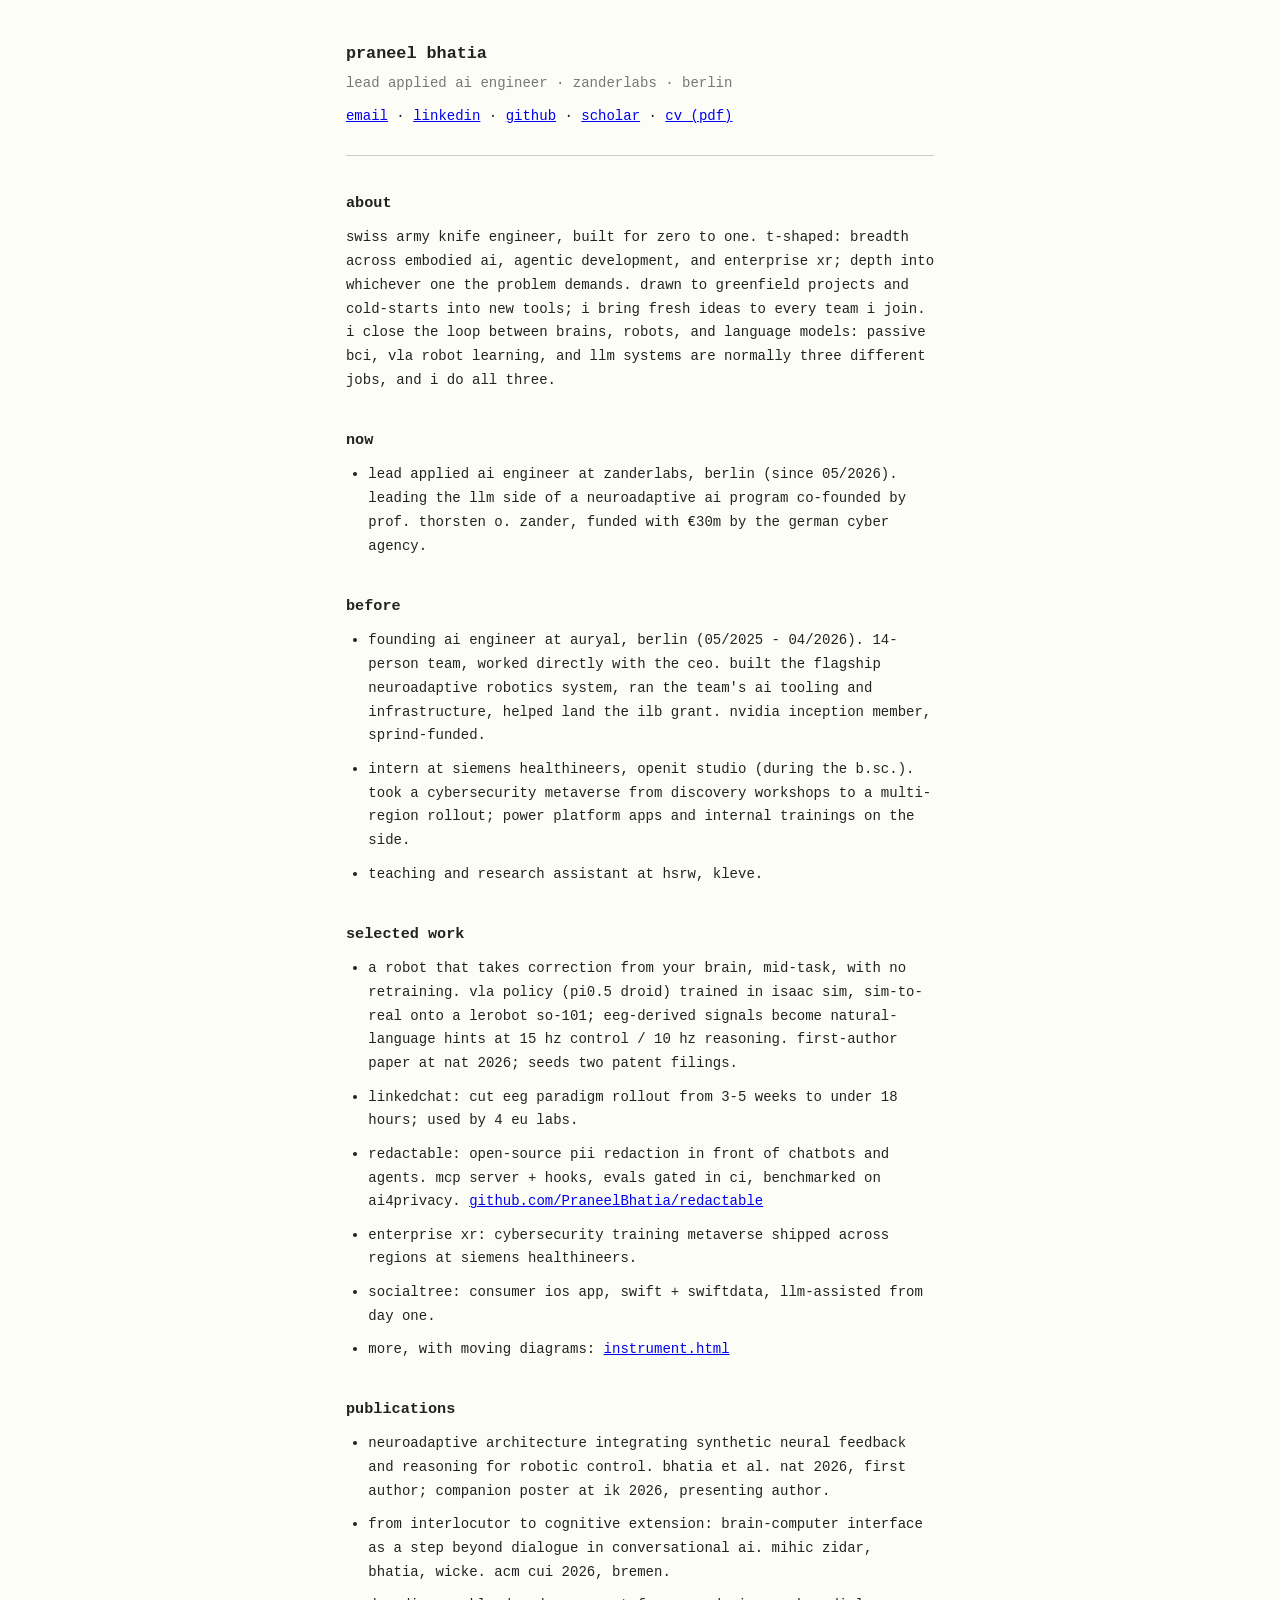
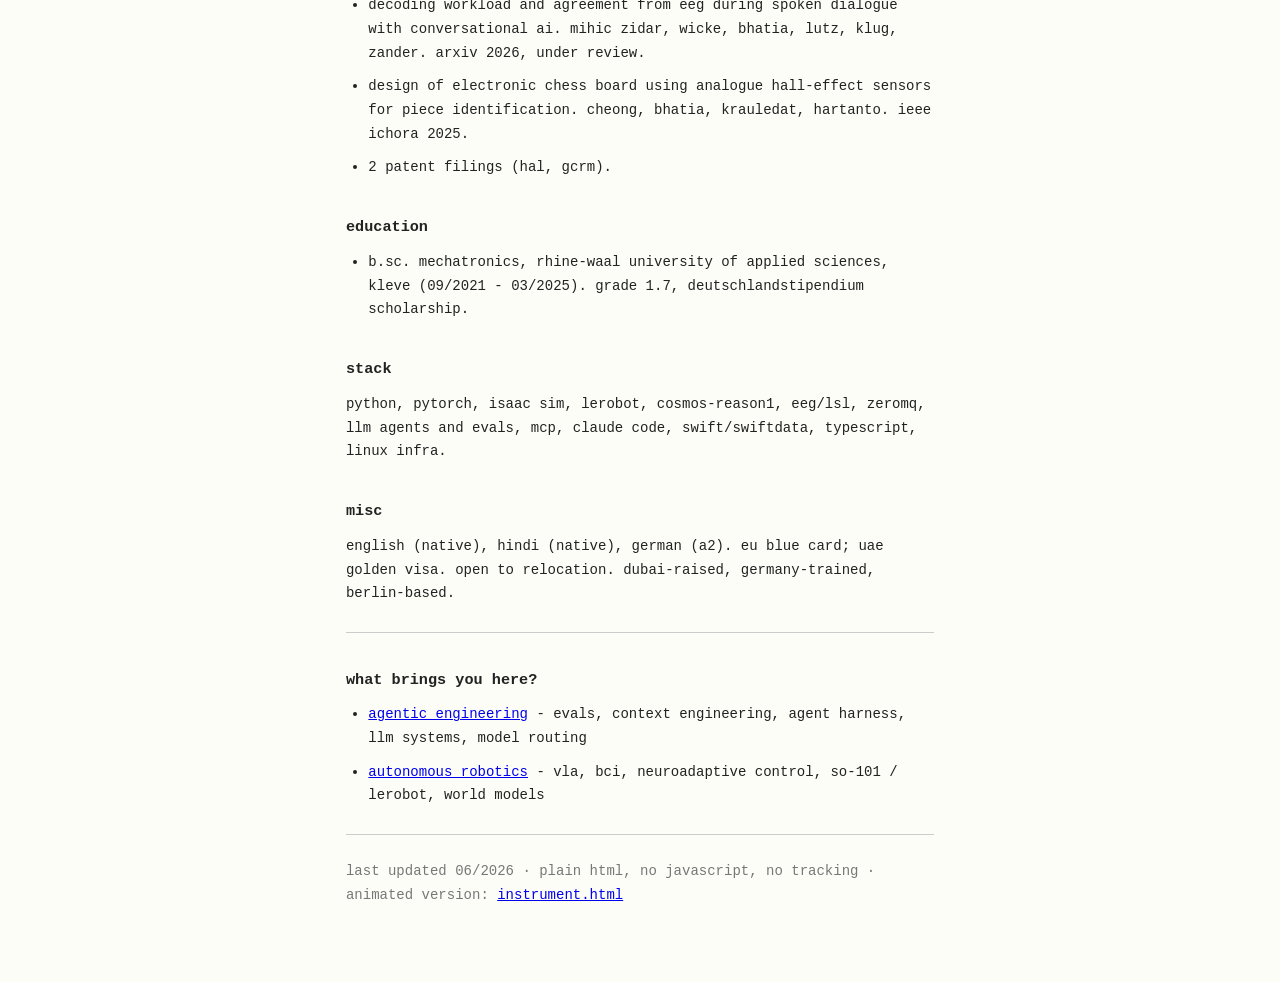
==== commit 261b7e70: "Make plain text page the home; instrument bench at instrument.html" ====
--- a/index.html
+++ b/index.html
@@ -1,1109 +1,100 @@
-<!DOCTYPE html>
-<html lang="en" data-theme="dark">
+<!doctype html>
+<html lang="en">
 <head>
-<meta charset="UTF-8">
+<meta charset="utf-8">
 <meta name="viewport" content="width=device-width, initial-scale=1.0">
-<title>Praneel Bhatia · Lead Applied AI Engineer · BCI, Robotics, LLM Systems</title>
-<meta name="description" content="Lead Applied AI Engineer at ZanderLabs, Berlin. Agentic engineering with evals gated in CI, LLM systems from serving to realtime voice, and robot learning from sim to real. First-author at NAT 2026; author of the open-source PII redaction engine Redactable.">
-<meta property="og:title" content="Praneel Bhatia · Lead Applied AI Engineer">
-<meta property="og:description" content="The robot corrects itself mid-task from a person's brain signals. No retraining. I work across passive BCI, VLA robotics, and LLM systems, and I make them one loop.">
-<meta property="og:type" content="website">
-<meta property="og:url" content="https://praneelbhatia.com/">
-<meta property="og:image" content="https://praneelbhatia.com/images/cv_p1_img1.webp">
-<meta name="theme-color" content="#0B0D0C">
-<link rel="icon" href="data:image/svg+xml,%3Csvg xmlns='http://www.w3.org/2000/svg' viewBox='0 0 32 32'%3E%3Cpath d='M16 3 A13 13 0 0 1 29 16' fill='none' stroke='%23E9A653' stroke-width='3.4' stroke-linecap='round'/%3E%3Cpath d='M29 16 A13 13 0 1 1 16 3' fill='none' stroke='%233ECF8E' stroke-width='3.4' stroke-linecap='round'/%3E%3Ccircle cx='16' cy='16' r='4' fill='%233ECF8E'/%3E%3C/svg%3E">
-<link rel="preconnect" href="https://fonts.googleapis.com">
-<link rel="preconnect" href="https://fonts.gstatic.com" crossorigin>
-<link href="https://fonts.googleapis.com/css2?family=Archivo:wght@400;500;600&family=Fraunces:ital,opsz,wght@0,9..144,400;0,9..144,600;1,9..144,400;1,9..144,600&family=Geist+Mono:wght@400;500&display=swap" rel="stylesheet">
-<link rel="stylesheet" href="styles.css">
-<script type="application/ld+json">
-{
-  "@context": "https://schema.org",
-  "@type": "Person",
-  "name": "Praneel Bhatia",
-  "jobTitle": "Lead Applied AI Engineer",
-  "worksFor": { "@type": "Organization", "name": "ZanderLabs" },
-  "address": { "@type": "PostalAddress", "addressLocality": "Berlin", "addressCountry": "DE" },
-  "url": "https://praneelbhatia.com/",
-  "email": "mailto:praneel.bhatia@gmail.com",
-  "sameAs": [
-    "https://www.linkedin.com/in/praneelbhatia/",
-    "https://github.com/PraneelBhatia",
-    "https://scholar.google.com/citations?user=w1EwGCEAAAAJ&hl=en"
-  ]
-}
-</script>
+<title>praneel bhatia</title>
+<meta name="description" content="lead applied ai engineer, zanderlabs, berlin. brains, robots, and language models. plain-html version.">
+<style>
+  body {
+    font: 14px/1.7 ui-monospace, "SF Mono", Menlo, Consolas, "Liberation Mono", monospace;
+    color: #222; background: #fdfdf8;
+    max-width: 70ch; margin: 0 auto; padding: 2.5rem 1.25rem 4rem;
+  }
+  h1 { font-size: 1.05rem; margin: 0 0 0.2rem; }
+  h2 { font-size: 0.95rem; margin: 2.2rem 0 0.6rem; }
+  p, li { margin: 0 0 0.6rem; }
+  ul { padding-left: 1.4rem; margin: 0 0 0.6rem; }
+  hr { border: 0; border-top: 1px solid #ccc; margin: 1.6rem 0; }
+  .dim { color: #777; }
+  @media (prefers-color-scheme: dark) {
+    body { color: #ccc; background: #111; }
+    hr { border-top-color: #333; }
+    .dim { color: #888; }
+    a { color: #8ab4f8; } a:visited { color: #c58af9; }
+  }
+</style>
 </head>
 <body>
-<a class="skip" href="#top">Skip to content</a>
 
-<!-- shared SVG defs: duotone filter, arrowheads -->
-<svg width="0" height="0" aria-hidden="true" focusable="false" style="position:absolute">
-  <defs>
-    <filter id="duo" color-interpolation-filters="sRGB">
-      <feColorMatrix type="saturate" values="0"/>
-      <feComponentTransfer>
-        <feFuncR type="table" tableValues="0.043 0.22 0.92"/>
-        <feFuncG type="table" tableValues="0.051 0.55 0.96"/>
-        <feFuncB type="table" tableValues="0.047 0.38 0.93"/>
-      </feComponentTransfer>
-    </filter>
-    <marker id="arr" viewBox="0 0 10 10" refX="8" refY="5" markerWidth="6.5" markerHeight="6.5" orient="auto-start-reverse">
-      <path d="M0,0 L10,5 L0,10 z" fill="currentColor"/>
-    </marker>
-  </defs>
-</svg>
+<h1>praneel bhatia</h1>
+<p class="dim">lead applied ai engineer &middot; zanderlabs &middot; berlin</p>
+<p>
+  <a href="mailto:praneel.bhatia@gmail.com">email</a> &middot;
+  <a href="https://www.linkedin.com/in/praneelbhatia/">linkedin</a> &middot;
+  <a href="https://github.com/PraneelBhatia">github</a> &middot;
+  <a href="https://scholar.google.com/citations?user=w1EwGCEAAAAJ&amp;hl=en">scholar</a> &middot;
+  <a href="Praneel_Bhatia_CV.pdf">cv (pdf)</a>
+</p>
 
-<!-- boot overlay (activated by JS only) -->
-<div class="boot" id="boot" hidden aria-hidden="true">
-  <div class="boot-inner">
-    <span class="boot-led"></span>
-    <span class="boot-text" id="boot-text">POWERING ON</span>
-  </div>
-</div>
+<hr>
 
-<!-- chart-recorder spine -->
-<nav class="spine" id="spine" aria-label="Section navigation">
-  <div class="spine-track">
-    <div class="spine-head" id="spine-head"></div>
-    <a href="#top" data-spy="top"><span>00</span><i>Top</i></a>
-    <a href="#proof" data-spy="proof"><span>01</span><i>Proof</i></a>
-    <a href="#work" data-spy="work"><span>02</span><i>Work</i></a>
-    <a href="#method" data-spy="method"><span>03</span><i>Method</i></a>
-    <a href="#experience" data-spy="experience"><span>04</span><i>Experience</i></a>
-    <a href="#papers" data-spy="papers"><span>05</span><i>Papers</i></a>
-    <a href="#capabilities" data-spy="capabilities"><span>06</span><i>Capabilities</i></a>
-    <a href="#contact" data-spy="contact"><span>07</span><i>Contact</i></a>
-  </div>
-</nav>
+<h2>about</h2>
+<p>swiss army knife engineer, built for zero to one. t-shaped: breadth across embodied ai, agentic development, and enterprise xr; depth into whichever one the problem demands. drawn to greenfield projects and cold-starts into new tools; i bring fresh ideas to every team i join. i close the loop between brains, robots, and language models: passive bci, vla robot learning, and llm systems are normally three different jobs, and i do all three.</p>
 
-<header class="nav" id="nav">
-  <div class="wrap nav-inner">
-    <a class="mark" href="#top" aria-label="Praneel Bhatia, top of page">
-      <svg class="mark-loop" viewBox="0 0 32 32" width="20" height="20" aria-hidden="true">
-        <path d="M16 3 A13 13 0 0 1 29 16" fill="none" class="mk-a" stroke-width="3.4" stroke-linecap="round"/>
-        <path d="M29 16 A13 13 0 1 1 16 3" fill="none" class="mk-p" stroke-width="3.4" stroke-linecap="round"/>
-        <circle cx="16" cy="16" r="3.6" class="mk-d"/>
-      </svg>
-      <span class="mark-name">PRANEEL&nbsp;BHATIA</span>
-      <span class="mark-sub">INSTRUMENT&nbsp;v2.7</span>
-    </a>
-    <span class="nav-led" aria-hidden="true"><i></i>LIVE</span>
-    <nav class="nav-links" aria-label="Primary">
-      <a href="#work">Work</a>
-      <a href="#method">Method</a>
-      <a href="#experience">Experience</a>
-      <a href="#papers">Papers</a>
-      <a href="#capabilities">Capabilities</a>
-      <a href="#contact">Contact</a>
-    </nav>
-    <div class="nav-actions">
-      <button class="spdt" id="theme-switch" role="switch" aria-checked="true" aria-label="Color theme: dark">
-        <span class="spdt-lab" aria-hidden="true">DK</span>
-        <svg viewBox="0 0 44 20" width="38" height="17" aria-hidden="true">
-          <rect x="1.5" y="4" width="41" height="12" rx="6" class="spdt-track"/>
-          <g class="spdt-lever"><rect x="4" y="1.5" width="14" height="17" rx="3.5" class="spdt-knob"/><line x1="11" y1="5.5" x2="11" y2="14.5" class="spdt-ridge"/></g>
-        </svg>
-        <span class="spdt-lab" aria-hidden="true">LT</span>
-      </button>
-      <button class="icon-btn" id="palette-btn" aria-label="Open menu and command palette"><span class="pb-full">CMD <span class="kbd">&#8984;K</span></span><span class="pb-short">MENU</span></button>
-    </div>
-  </div>
-</header>
+<h2>now</h2>
+<ul>
+  <li>lead applied ai engineer at zanderlabs, berlin (since 05/2026). leading the llm side of a neuroadaptive ai program co-founded by prof. thorsten o. zander, funded with &euro;30m by the german cyber agency.</li>
+</ul>
 
-<main>
-<!-- ============================== HERO ============================== -->
-<section class="hero" id="top">
-  <div class="hero-grid-bg" aria-hidden="true"></div>
-  <div class="wrap hero-grid">
-    <div class="hero-copy">
-      <p class="eyebrow boot-1"><span class="led-dot" aria-hidden="true"></span>Lead Applied AI Engineer &middot; ZanderLabs &middot; Berlin</p>
-      <h1 class="boot-2">I close <span class="hl">the loop</span> between brains, robots, and language&nbsp;models.</h1>
-      <p class="win-line boot-2">Swiss Army knife engineer. <span class="wl-strong">Built for zero to one.</span></p>
-      <p class="hero-sub boot-3">T-shaped: breadth across embodied AI, agentic development, and enterprise XR; depth into whichever one the problem demands. Drawn to greenfield projects and cold-starts into new tools. The proof: a robot arm that corrects itself mid-task from a person's brain signals, with no retraining.</p>
-      <div class="cta-row boot-3">
-        <a class="btn-solid" href="#work">See the work</a>
-        <a class="btn-ghost" href="Praneel_Bhatia_CV.pdf" download>Download CV <span class="u-dim">[PDF]</span></a>
-        <span class="cta-hint">or press <span class="kbd">&#8984;K</span></span>
-      </div>
-      <p class="cred-strip boot-4">NAT 2026 FIRST AUTHOR &middot; 4 PUBLICATIONS &middot; 2 PATENT FILINGS &middot; B.SC. MECHATRONICS (1.7)</p>
-    </div>
+<h2>before</h2>
+<ul>
+  <li>founding ai engineer at auryal, berlin (05/2025 - 04/2026). 14-person team, worked directly with the ceo. built the flagship neuroadaptive robotics system, ran the team's ai tooling and infrastructure, helped land the ilb grant. nvidia inception member, sprind-funded.</li>
+  <li>intern at siemens healthineers, openit studio (during the b.sc.). took a cybersecurity metaverse from discovery workshops to a multi-region rollout; power platform apps and internal trainings on the side.</li>
+  <li>teaching and research assistant at hsrw, kleve.</li>
+</ul>
 
-    <!-- A0 · THE SPECIMEN: live-projected SO-101, hand-built 3D, no WebGL -->
-    <div class="hero-specimen boot-5" aria-hidden="true">
-      <svg viewBox="-80 -64 160 112" id="turntable"></svg>
-    </div>
-  </div>
+<h2>selected work</h2>
+<ul>
+  <li>a robot that takes correction from your brain, mid-task, with no retraining. vla policy (pi0.5 droid) trained in isaac sim, sim-to-real onto a lerobot so-101; eeg-derived signals become natural-language hints at 15 hz control / 10 hz reasoning. first-author paper at nat 2026; seeds two patent filings.</li>
+  <li>linkedchat: cut eeg paradigm rollout from 3-5 weeks to under 18 hours; used by 4 eu labs.</li>
+  <li>redactable: open-source pii redaction in front of chatbots and agents. mcp server + hooks, evals gated in ci, benchmarked on ai4privacy. <a href="https://github.com/PraneelBhatia/redactable">github.com/PraneelBhatia/redactable</a></li>
+  <li>enterprise xr: cybersecurity training metaverse shipped across regions at siemens healthineers.</li>
+  <li>socialtree: consumer ios app, swift + swiftdata, llm-assisted from day one.</li>
+  <li>more, with moving diagrams: <a href="instrument.html">instrument.html</a></li>
+</ul>
 
-  <div class="wrap bench-row">
-    <!-- A1 · THE LOOP BENCH -->
-    <figure class="bench boot-5" id="bench" aria-label="Live diagram: a closed loop where EEG brain signals are decoded, reasoned over, and used to correct a robot arm mid-task without retraining">
-      <svg viewBox="0 0 720 470" xmlns="http://www.w3.org/2000/svg" role="img" aria-hidden="true">
-        <defs>
-          <clipPath id="scope-clip"><rect x="34" y="94" width="188" height="104" rx="3"/></clipPath>
-          <clipPath id="hint-clip"><rect x="288" y="150" width="148" height="64"/></clipPath>
-        </defs>
+<h2>publications</h2>
+<ul>
+  <li>neuroadaptive architecture integrating synthetic neural feedback and reasoning for robotic control. bhatia et al. nat 2026, first author; companion poster at ik 2026, presenting author.</li>
+  <li>from interlocutor to cognitive extension: brain-computer interface as a step beyond dialogue in conversational ai. mihic zidar, bhatia, wicke. acm cui 2026, bremen.</li>
+  <li>decoding workload and agreement from eeg during spoken dialogue with conversational ai. mihic zidar, wicke, bhatia, lutz, klug, zander. arxiv 2026, under review.</li>
+  <li>design of electronic chess board using analogue hall-effect sensors for piece identification. cheong, bhatia, krauledat, hartanto. ieee ichora 2025.</li>
+  <li>2 patent filings (hal, gcrm).</li>
+</ul>
 
-        <!-- frame -->
-        <rect x="6" y="6" width="708" height="436" rx="10" class="b-frame"/>
-        <line x1="6" y1="46" x2="714" y2="46" class="b-line"/>
-        <text x="26" y="31" class="b-label">FIG. 01 &middot; CLOSED-LOOP SESSION &middot; SENSE &#8594; REASON &#8594; ACT</text>
-        <g id="bench-led">
-          <circle cx="664" cy="26" r="3.4" class="b-led"/>
-          <text x="676" y="30" class="b-label">LIVE</text>
-        </g>
+<h2>education</h2>
+<ul>
+  <li>b.sc. mechatronics, rhine-waal university of applied sciences, kleve (09/2021 - 03/2025). grade 1.7, deutschlandstipendium scholarship.</li>
+</ul>
 
-        <!-- SENSE well -->
-        <g id="well-sense">
-          <rect x="24" y="62" width="208" height="290" rx="6" class="b-well b-well-amber"/>
-          <text x="36" y="82" class="b-label b-amber">CH.A &middot; SENSE</text>
-          <text x="222" y="82" class="b-label b-dim" text-anchor="end">PASSIVE EEG</text>
-          <rect x="34" y="94" width="188" height="104" rx="3" class="b-inset"/>
-          <g class="b-grid">
-            <line x1="34" y1="120" x2="222" y2="120"/><line x1="34" y1="146" x2="222" y2="146"/><line x1="34" y1="172" x2="222" y2="172"/>
-            <line x1="65" y1="94" x2="65" y2="198"/><line x1="96" y1="94" x2="96" y2="198"/><line x1="128" y1="94" x2="128" y2="198"/><line x1="160" y1="94" x2="160" y2="198"/><line x1="191" y1="94" x2="191" y2="198"/>
-          </g>
-          <g clip-path="url(#scope-clip)">
-            <path id="eeg-trace" class="b-trace" d="M34,146 L42,144 L50,150 L58,140 L66,148 L74,143 L82,152 L90,138 L98,147 L106,144 L114,150 L122,141 L130,148 L138,145 L146,151 L154,139 L162,146 L170,143 L178,149 L186,142 L194,147 L202,144 L210,150 L218,143 L222,146"/>
-          </g>
-          <!-- 4 neural channels, the real figure's channel set -->
-          <g id="nch-agreement" class="nch" transform="translate(36,216)">
-            <text x="0" y="8" class="b-chan">AGREEMENT</text>
-            <path class="nch-spark" d="M78,16 H152"/>
-            <text x="184" y="8" class="b-val" text-anchor="end">0.78</text>
-          </g>
-          <g id="nch-workload" class="nch" transform="translate(36,248)">
-            <text x="0" y="8" class="b-chan">WORKLOAD</text>
-            <path class="nch-spark" d="M78,16 H152"/>
-            <text x="184" y="8" class="b-val" text-anchor="end">0.42</text>
-          </g>
-          <g id="nch-surprise" class="nch" transform="translate(36,280)">
-            <text x="0" y="8" class="b-chan">SURPRISE</text>
-            <path class="nch-spark" d="M78,16 H152"/>
-            <text x="184" y="8" class="b-val" text-anchor="end">0.15</text>
-          </g>
-          <g id="nch-error" class="nch nch-red" transform="translate(36,312)">
-            <text x="0" y="8" class="b-chan">ERROR</text>
-            <path class="nch-spark" d="M78,16 H152"/>
-            <text x="184" y="8" class="b-val" text-anchor="end">0.06</text>
-          </g>
-        </g>
+<h2>stack</h2>
+<p>python, pytorch, isaac sim, lerobot, cosmos-reason1, eeg/lsl, zeromq, llm agents and evals, mcp, claude code, swift/swiftdata, typescript, linux infra.</p>
 
-        <!-- SENSE -> REASON -->
-        <path d="M232,170 H264" class="b-wire" marker-end="url(#arr)"/>
+<h2>misc</h2>
+<p>english (native), hindi (native), german (a2). eu blue card; uae golden visa. open to relocation. dubai-raised, germany-trained, berlin-based.</p>
 
-        <!-- REASON node -->
-        <g id="well-reason">
-          <rect x="268" y="108" width="188" height="124" rx="6" class="b-well"/>
-          <text x="280" y="128" class="b-label">CH.B &middot; REASON</text>
-          <line x1="268" y1="138" x2="456" y2="138" class="b-line"/>
-          <g clip-path="url(#hint-clip)">
-            <text x="288" y="166" class="b-hint-label">NEURO-HINT</text>
-            <text id="hint-1" x="288" y="186" class="b-hint"></text>
-            <text id="hint-2" x="288" y="202" class="b-hint"></text>
-          </g>
-          <circle id="reason-dot" cx="440" cy="160" r="3" class="b-rdot"/>
-          <text x="280" y="252" class="b-cap">cosmos-reason1 grounding</text>
-          <text x="280" y="266" class="b-cap">hints in plain language</text>
-        </g>
+<hr>
 
-        <!-- REASON -> ACT -->
-        <path d="M456,170 H488" class="b-wire" marker-end="url(#arr)"/>
+<h2>what brings you here?</h2>
+<ul>
+  <li><a href="agents.html">agentic engineering</a> - evals, context engineering, agent harness, llm systems, model routing</li>
+  <li><a href="robotics.html">autonomous robotics</a> - vla, bci, neuroadaptive control, so-101 / lerobot, world models</li>
+</ul>
 
-        <!-- ACT well -->
-        <g id="well-act">
-          <rect x="492" y="62" width="204" height="290" rx="6" class="b-well b-well-phos"/>
-          <text x="504" y="82" class="b-label b-phos">CH.C &middot; ACT</text>
-          <text x="686" y="82" class="b-label b-dim" text-anchor="end">SO-101 ARM</text>
-          <rect x="502" y="94" width="184" height="222" rx="3" class="b-inset"/>
-          <!-- stage -->
-          <line x1="510" y1="290" x2="678" y2="290" class="b-ground"/>
-          <!-- tray (blue, like the real demo) -->
-          <g id="tray">
-            <path d="M518,278 L526,290 L562,290 L570,278" class="b-tray" fill="none"/>
-            <line x1="518" y1="278" x2="514" y2="278" class="b-tray"/>
-            <line x1="570" y1="278" x2="574" y2="278" class="b-tray"/>
-          </g>
-          <!-- green block -->
-          <rect id="block" x="596" y="276" width="14" height="14" rx="1.5" class="b-block"/>
-          <!-- arm: nested joints -->
-          <g id="arm" transform="translate(648,290)">
-            <path d="M-16,0 H16 L12,8 H-12 Z" class="b-arm-base"/>
-            <g id="j1">
-              <line x1="0" y1="0" x2="0" y2="-64" class="b-arm"/>
-              <circle cx="0" cy="0" r="4.5" class="b-joint"/>
-              <g id="j2" transform="translate(0,-64)">
-                <line x1="0" y1="0" x2="0" y2="-52" class="b-arm"/>
-                <circle cx="0" cy="0" r="3.8" class="b-joint"/>
-                <g id="j3" transform="translate(0,-52)">
-                  <circle cx="0" cy="0" r="3.2" class="b-joint"/>
-                  <line x1="0" y1="0" x2="0" y2="-12" class="b-arm b-arm-thin"/>
-                  <g id="grip" transform="translate(0,-12)">
-                    <path id="grip-l" d="M0,0 L-7,-4 L-7,-15" class="b-arm b-arm-thin" fill="none"/>
-                    <path id="grip-r" d="M0,0 L7,-4 L7,-15" class="b-arm b-arm-thin" fill="none"/>
-                  </g>
-                </g>
-              </g>
-            </g>
-          </g>
-          <text id="act-status" x="594" y="334" class="b-status" text-anchor="middle">REACHING</text>
-          <text x="594" y="348" class="b-cap" text-anchor="middle">15 Hz control &middot; 10 Hz reasoning</text>
-        </g>
+<hr>
 
-        <!-- feedback wire: ACT -> SENSE, closes the loop -->
-        <path id="fb-wire" d="M594,352 V396 Q594,404 586,404 H136 Q128,404 128,396 V352" class="b-wire b-wire-fb" marker-end="url(#arr)"/>
-        <circle id="fb-pulse" r="3.4" class="b-pulse" opacity="0"/>
-        <text x="360" y="424" class="b-cap" text-anchor="middle">FEEDBACK &middot; CORRECTION WITHOUT RETRAINING</text>
-      </svg>
-      <div class="probe" id="probe" aria-hidden="true" hidden></div>
-      <figcaption class="bench-cap">
-        <span>the NAT 2026 system, abridged &middot; hand-coded SVG, no library</span>
-        <span id="bench-clock">SESSION 00:00</span>
-      </figcaption>
-    </figure>
-  </div>
-</section>
+<p class="dim">last updated 06/2026 &middot; plain html, no javascript, no tracking &middot; animated version: <a href="instrument.html">instrument.html</a></p>
 
-<!-- ============================== PROOF ============================== -->
-<section class="proof" id="proof" aria-label="Proof points">
-  <div class="wrap">
-    <div class="gauges">
-      <div class="gauge reveal" data-gauge="hours" role="group" aria-label="Under 18 hours: EEG paradigm rollout, down from 3-5 weeks">
-        <svg viewBox="0 0 64 44" aria-hidden="true">
-          <rect x="4" y="10" width="56" height="7" rx="2" class="g-bar-bg"/>
-          <rect x="4" y="10" width="56" height="7" rx="2" class="g-bar g-bar-before"/>
-          <rect x="4" y="27" width="56" height="7" rx="2" class="g-bar-bg"/>
-          <rect x="4" y="27" width="3" height="7" rx="1.5" class="g-bar g-bar-after"/>
-        </svg>
-        <b><span class="count" data-to="18" data-prefix="&lt;&hairsp;">&lt;&hairsp;18</span><em>h</em></b>
-        <span>EEG paradigm rollout, down from 3-5 weeks</span>
-      </div>
-      <div class="gauge reveal" data-gauge="labs" role="group" aria-label="4 EU labs running my experiment platform">
-        <svg viewBox="0 0 64 44" aria-hidden="true">
-          <g class="g-dots"><circle cx="14" cy="22" r="5"/><circle cx="26" cy="22" r="5"/><circle cx="38" cy="22" r="5"/><circle cx="50" cy="22" r="5"/></g>
-        </svg>
-        <b><span class="count" data-to="4">4</span></b>
-        <span>EU labs running my experiment platform</span>
-      </div>
-      <div class="gauge reveal" data-gauge="hz" role="group" aria-label="15 hertz closed-loop robot control from neural feedback">
-        <svg viewBox="0 0 64 44" aria-hidden="true">
-          <path class="g-scope" d="M2,22 L10,22 L14,10 L20,34 L26,16 L30,22 L40,22 L44,14 L50,30 L54,22 L62,22"/>
-        </svg>
-        <b><span class="count" data-to="15">15</span><em>Hz</em></b>
-        <span>closed-loop robot control from neural feedback</span>
-      </div>
-      <div class="gauge reveal" data-gauge="gpu" role="group" aria-label="300,000 euro GPU cluster I specced behind a state grant">
-        <svg viewBox="0 0 64 44" aria-hidden="true">
-          <path d="M8,38 A26 26 0 0 1 56,38" class="g-dial-track" fill="none"/>
-          <line x1="32" y1="38" x2="32" y2="16" class="g-needle"/>
-          <circle cx="32" cy="38" r="3" class="g-hub"/>
-        </svg>
-        <b><em class="pre">&euro;</em><span class="count" data-to="300">300</span><em>k</em></b>
-        <span>GPU cluster I specced behind a state grant</span>
-      </div>
-      <div class="gauge reveal" data-gauge="pubs" role="group" aria-label="4 publications, one as first author">
-        <svg viewBox="0 0 64 44" aria-hidden="true">
-          <g class="g-stack"><rect x="14" y="30" width="36" height="5" rx="1"/><rect x="14" y="22" width="36" height="5" rx="1"/><rect x="14" y="14" width="36" height="5" rx="1"/><rect x="14" y="6" width="36" height="5" rx="1" class="g-stack-hot"/></g>
-        </svg>
-        <b><span class="count" data-to="4">4</span><em>/1</em></b>
-        <span>publications, one as first author</span>
-      </div>
-      <div class="gauge reveal" data-gauge="continents" role="group" aria-label="3 or more continents running my XR platform">
-        <svg viewBox="0 0 64 44" aria-hidden="true">
-          <path d="M6,30 Q22,12 32,22 Q44,34 58,18" class="g-arc" fill="none"/>
-          <g class="g-dots g-dots-sm"><circle cx="12" cy="26" r="3.4"/><circle cx="33" cy="23" r="3.4"/><circle cx="53" cy="20" r="3.4"/></g>
-        </svg>
-        <b><span class="count" data-to="3">3</span><em>+</em></b>
-        <span>continents running my XR platform</span>
-      </div>
-    </div>
-  </div>
-</section>
-
-<!-- ============================== WORK ============================== -->
-<section class="sec" id="work">
-  <div class="wrap">
-    <div class="ch-head reveal">
-      <span class="ch-no">CH.02</span>
-      <h2>Selected work</h2>
-      <span class="ch-note">SYSTEMS OWNED END TO END</span>
-    </div>
-
-    <!-- CS1 · Neuroadaptive robotics -->
-    <article class="channel reveal" id="cs-robotics">
-      <div class="chan-rail">
-        <span class="chan-id">CH.02.1</span>
-        <span class="chan-name">NEUROADAPTIVE ROBOTICS</span>
-        <span class="chan-status"><i></i>SHIPPED &middot; CONTINUES AT ZANDERLABS</span>
-      </div>
-      <div class="chan-body">
-        <div class="chan-text">
-          <div class="tags">
-            <span class="tag tag-hot">NAT 2026 &middot; first author</span>
-            <span class="tag">HAL + GCRM patents</span>
-            <span class="tag">NVIDIA Inception</span>
-          </div>
-          <h3>A robot that takes correction from your brain, mid-task, with no retraining</h3>
-          <p>I trained a VLA policy in simulation, transferred it to a real arm, then wired a person's brain into the control loop. When the robot is about to get something wrong, EEG-derived signals become natural-language hints that nudge it back on track while it is still moving. The model never sees a gradient update.</p>
-          <ul class="outcomes">
-            <li>Ran a pi0.5 DROID VLA policy on a Franka Panda in NVIDIA Isaac Sim, then went sim-to-real onto a physical LeRobot SO-101 arm, with VLA data collection and fine-tuning on real hardware.</li>
-            <li>Designed the tri-node Actor / Reasoner / Interpreter architecture: Cosmos-Reason1 grounds the scene; EEG-derived workload, agreement, error, and surprise signals drive the correction.</li>
-            <li>Held a 15 Hz control and 10 Hz reasoning loop, stable enough to demo live to investors. Seeds two patent filings: HAL and GCRM.</li>
-            <li>First-author paper at NAT 2026; presenting author of the companion poster at IK 2026.</li>
-          </ul>
-          <!-- A4 · motion study -->
-          <div class="motion-study" id="motion-study" aria-label="Motion study: the five phases of the pick-and-place correction">
-            <svg viewBox="0 0 560 92" aria-hidden="true">
-              <g class="ms-frame" data-ms="0" transform="translate(8,6)">
-                <rect x="0" y="0" width="96" height="64" rx="4"/>
-                <line x1="10" y1="54" x2="86" y2="54" class="ms-ground"/>
-                <g class="ms-arm"><line x1="70" y1="54" x2="62" y2="26"/><line x1="62" y1="26" x2="38" y2="20"/><circle cx="70" cy="54" r="2.4"/><circle cx="62" cy="26" r="2"/></g>
-                <rect x="28" y="48" width="7" height="7" class="ms-block"/>
-                <text x="48" y="82" text-anchor="middle">reach</text>
-              </g>
-              <g class="ms-frame" data-ms="1" transform="translate(120,6)">
-                <rect x="0" y="0" width="96" height="64" rx="4"/>
-                <line x1="10" y1="54" x2="86" y2="54" class="ms-ground"/>
-                <g class="ms-arm"><line x1="70" y1="54" x2="56" y2="28"/><line x1="56" y1="28" x2="30" y2="34"/><circle cx="70" cy="54" r="2.4"/><circle cx="56" cy="28" r="2"/></g>
-                <rect x="28" y="48" width="7" height="7" class="ms-block"/>
-                <path class="ms-err" d="M22,18 L30,26 M30,18 L22,26"/>
-                <text x="48" y="82" text-anchor="middle">error spikes</text>
-              </g>
-              <g class="ms-frame" data-ms="2" transform="translate(232,6)">
-                <rect x="0" y="0" width="96" height="64" rx="4"/>
-                <line x1="10" y1="54" x2="86" y2="54" class="ms-ground"/>
-                <g class="ms-arm"><line x1="70" y1="54" x2="54" y2="30"/><line x1="54" y1="30" x2="33" y2="44"/><circle cx="70" cy="54" r="2.4"/><circle cx="54" cy="30" r="2"/></g>
-                <rect x="28" y="48" width="7" height="7" class="ms-block"/>
-                <path class="ms-hint" d="M14,14 H52" />
-                <text x="48" y="82" text-anchor="middle">neuro-hint</text>
-              </g>
-              <g class="ms-frame" data-ms="3" transform="translate(344,6)">
-                <rect x="0" y="0" width="96" height="64" rx="4"/>
-                <line x1="10" y1="54" x2="86" y2="54" class="ms-ground"/>
-                <g class="ms-arm"><line x1="70" y1="54" x2="50" y2="32"/><line x1="50" y1="32" x2="32" y2="40"/><circle cx="70" cy="54" r="2.4"/><circle cx="50" cy="32" r="2"/></g>
-                <rect x="29" y="42" width="7" height="7" class="ms-block ms-block-held"/>
-                <text x="48" y="82" text-anchor="middle">corrected grasp</text>
-              </g>
-              <g class="ms-frame" data-ms="4" transform="translate(456,6)">
-                <rect x="0" y="0" width="96" height="64" rx="4"/>
-                <line x1="10" y1="54" x2="86" y2="54" class="ms-ground"/>
-                <g class="ms-arm"><line x1="70" y1="54" x2="60" y2="24"/><line x1="60" y1="24" x2="24" y2="30"/><circle cx="70" cy="54" r="2.4"/><circle cx="60" cy="24" r="2"/></g>
-                <path d="M14,54 L18,48 L30,48 L34,54" class="ms-tray" fill="none"/>
-                <rect x="20" y="46" width="7" height="7" class="ms-block"/>
-                <text x="48" y="82" text-anchor="middle">placed</text>
-              </g>
-            </svg>
-          </div>
-          <p class="stack-line">isaac sim &middot; pi0.5 droid &middot; franka panda &middot; lerobot so-101 &middot; cosmos-reason1 &middot; eeg / lsl &middot; zeromq &middot; sim-to-real</p>
-        </div>
-        <div class="chan-media">
-          <figure class="capture">
-            <div class="capture-bar"><span>SCOPE CAPTURE &middot; FIG. 02</span><span class="cap-ticks" aria-hidden="true"></span></div>
-            <img src="images/nat_p4_img2.webp" alt="The real closed-loop dashboard from the NAT 2026 paper: camera feeds, robot reasoning log, and four live neural-state traces" loading="lazy" width="1200" height="621">
-            <figcaption>the actual readout: reasoning log + 4 neural channels &middot; NAT 2026</figcaption>
-          </figure>
-          <figure class="capture">
-            <div class="capture-bar"><span>SCOPE CAPTURE &middot; FIG. 03</span><span class="cap-ticks" aria-hidden="true"></span></div>
-            <img src="images/nat_p3_img1.webp" alt="System architecture figure from the NAT 2026 paper" loading="lazy" width="1200" height="675">
-            <figcaption>tri-node architecture &middot; actor / reasoner / interpreter</figcaption>
-          </figure>
-        </div>
-      </div>
-    </article>
-
-    <!-- CS2 · LINKedChat -->
-    <article class="channel reveal" id="cs-linkedchat">
-      <div class="chan-rail">
-        <span class="chan-id">CH.02.2</span>
-        <span class="chan-name">LINKEDCHAT</span>
-        <span class="chan-status"><i></i>IN PRODUCTION &middot; 4 EU LABS</span>
-      </div>
-      <div class="chan-body">
-        <div class="chan-text">
-          <div class="tags">
-            <span class="tag tag-hot">3-5 weeks &#8594; under 18 hours</span>
-            <span class="tag">Built solo</span>
-            <span class="tag">Feeds 2 papers</span>
-          </div>
-          <h3>Cut EEG paradigm rollout from weeks to hours, now running in four EU labs</h3>
-          <p>EEG experiment setup was the bottleneck for every study the lab wanted to run. I built the full-stack platform end to end, solo: experiment orchestration, millisecond stimulus timing, data capture, and the researcher-facing tooling. A new paradigm went from a multi-week engineering project to an afternoon of configuration.</p>
-          <ul class="outcomes">
-            <li>Paradigm rollout time dropped from 3-5 weeks to under 18 hours.</li>
-            <li>Adopted as the backbone for spoken-dialogue BCI research across four European labs, so results are comparable instead of bespoke per site.</li>
-            <li>FastAPI and WebSocket backend, React frontend, LSL markers for millisecond stimulus-onset timing, Docker on GCP, Playwright end-to-end tests.</li>
-            <li>Feeds the data behind the ACM CUI 2026 paper and the arXiv 2026 workload-decoding paper below.</li>
-          </ul>
-          <p class="stack-line">fastapi &middot; websockets &middot; react &middot; lsl &middot; docker &middot; gcp &middot; playwright &middot; built with an agentic harness</p>
-        </div>
-        <div class="chan-media">
-          <!-- A5 · pipeline compression -->
-          <figure class="capture capture-svg">
-            <div class="capture-bar"><span>PARADIGM PIPELINE &middot; FIG. 04</span><span class="cap-ticks" aria-hidden="true"></span></div>
-            <svg viewBox="0 0 400 150" class="viz" id="pipeline-viz" aria-hidden="true">
-              <text x="20" y="30" class="v-label">BEFORE</text>
-              <rect x="20" y="38" width="360" height="12" rx="3" class="v-bar-bg"/>
-              <rect id="pipe-before" x="20" y="38" width="360" height="12" rx="3" class="v-bar v-bar-amber"/>
-              <text x="380" y="30" class="v-label" text-anchor="end">3-5 WEEKS</text>
-              <text x="20" y="84" class="v-label">AFTER</text>
-              <rect x="20" y="92" width="360" height="12" rx="3" class="v-bar-bg"/>
-              <rect id="pipe-after" x="20" y="92" width="9" height="12" rx="3" class="v-bar v-bar-phos"/>
-              <text x="380" y="84" class="v-label v-phos" text-anchor="end">&lt; 18 HOURS</text>
-              <g id="lab-nodes">
-                <g class="lab"><circle cx="80" cy="130" r="4"/><text x="80" y="146" text-anchor="middle">LAB 01</text></g>
-                <g class="lab"><circle cx="160" cy="130" r="4"/><text x="160" y="146" text-anchor="middle">LAB 02</text></g>
-                <g class="lab"><circle cx="240" cy="130" r="4"/><text x="240" y="146" text-anchor="middle">LAB 03</text></g>
-                <g class="lab"><circle cx="320" cy="130" r="4"/><text x="320" y="146" text-anchor="middle">LAB 04</text></g>
-                <line x1="84" y1="130" x2="156" y2="130" class="lab-link"/>
-                <line x1="164" y1="130" x2="236" y2="130" class="lab-link"/>
-                <line x1="244" y1="130" x2="316" y2="130" class="lab-link"/>
-              </g>
-            </svg>
-            <figcaption>one platform, four sites, same protocol</figcaption>
-          </figure>
-          <figure class="capture">
-            <div class="capture-bar"><span>SCOPE CAPTURE &middot; FIG. 05</span><span class="cap-ticks" aria-hidden="true"></span></div>
-            <img src="images/eeg_p5_img2.webp" alt="Workload decoding results: mean workload rising across contest rounds with confidence intervals" loading="lazy" width="1200" height="522">
-            <figcaption>workload decoded from EEG during LLM dialogue &middot; arXiv 2026</figcaption>
-          </figure>
-        </div>
-      </div>
-    </article>
-
-    <!-- CS3 · Siemens XR -->
-    <article class="channel reveal" id="cs-xr">
-      <div class="chan-rail">
-        <span class="chan-id">CH.02.3</span>
-        <span class="chan-name">ENTERPRISE XR</span>
-        <span class="chan-status"><i></i>DEPLOYED &middot; EMEA + BEYOND</span>
-      </div>
-      <div class="chan-body">
-        <div class="chan-text">
-          <div class="tags">
-            <span class="tag tag-hot">Led a dev team</span>
-            <span class="tag">Discovery to rollout</span>
-            <span class="tag">3+ continents</span>
-          </div>
-          <h3>Led a dev team to ship a multiplayer Quest 3 platform across a global medtech</h3>
-          <p>At the Siemens Healthineers OpenIT Studio I led a team of developers and grew a 3D proof of concept into a production multiplayer Meta Quest 3 training environment with LLM-driven NPCs. Employees on different continents join the same shared session. Cybersecurity training was the first proof point.</p>
-          <ul class="outcomes">
-            <li>Prototype to product to multi-region rollout, inside a regulated multinational.</li>
-            <li>Multiplayer via Netcode for GameObjects; LLM-powered NPCs for dynamic in-scene dialogue.</li>
-            <li>Alongside the XR work, shipped two production internal tools on Microsoft Power Platform, replacing manual multi-country Excel workflows.</li>
-            <li>Forward-deployed in practice: ran the discovery and design-thinking workshops with department stakeholders myself, then supported the multi-region rollout.</li>
-            <li>Grew the engagement from intern to bachelor thesis to working student.</li>
-          </ul>
-          <p class="stack-line">unity &middot; c# &middot; netcode for gameobjects &middot; meta quest 3 &middot; llm npcs &middot; power platform</p>
-        </div>
-        <div class="chan-media">
-          <figure class="capture capture-svg">
-            <div class="capture-bar"><span>SESSION DIAGRAM &middot; FIG. 06</span><span class="cap-ticks" aria-hidden="true"></span></div>
-            <svg viewBox="0 0 400 230" class="viz" id="xr-viz" aria-hidden="true">
-              <ellipse cx="200" cy="100" rx="74" ry="40" class="v-session"/>
-              <text x="200" y="96" text-anchor="middle" class="v-label">ONE SHARED</text>
-              <text x="200" y="110" text-anchor="middle" class="v-label">SESSION</text>
-              <g class="xr-node" transform="translate(52,40)"><path class="v-headset" d="M-12,0 h24 v10 a4 4 0 0 1 -4 4 h-4 l-4,-4 -4,4 h-4 a4 4 0 0 1 -4,-4 z"/><text y="30" text-anchor="middle">BERLIN</text></g>
-              <g class="xr-node" transform="translate(200,22)"><path class="v-headset" d="M-12,0 h24 v10 a4 4 0 0 1 -4 4 h-4 l-4,-4 -4,4 h-4 a4 4 0 0 1 -4,-4 z"/><text y="30" text-anchor="middle">ERLANGEN</text></g>
-              <g class="xr-node" transform="translate(348,40)"><path class="v-headset" d="M-12,0 h24 v10 a4 4 0 0 1 -4 4 h-4 l-4,-4 -4,4 h-4 a4 4 0 0 1 -4,-4 z"/><text y="30" text-anchor="middle">DUBAI</text></g>
-              <g class="xr-node" transform="translate(116,196)"><path class="v-headset" d="M-12,0 h24 v10 a4 4 0 0 1 -4 4 h-4 l-4,-4 -4,4 h-4 a4 4 0 0 1 -4,-4 z"/><text y="-12" text-anchor="middle">SHANGHAI</text></g>
-              <g class="xr-node" transform="translate(284,196)"><path class="v-headset" d="M-12,0 h24 v10 a4 4 0 0 1 -4 4 h-4 l-4,-4 -4,4 h-4 a4 4 0 0 1 -4,-4 z"/><text y="-12" text-anchor="middle">PRINCETON</text></g>
-              <line x1="64" y1="58" x2="142" y2="86" class="xr-link"/>
-              <line x1="200" y1="40" x2="200" y2="60" class="xr-link"/>
-              <line x1="336" y1="58" x2="258" y2="86" class="xr-link"/>
-              <line x1="124" y1="178" x2="158" y2="128" class="xr-link"/>
-              <line x1="276" y1="178" x2="242" y2="128" class="xr-link"/>
-            </svg>
-            <figcaption>in-world imagery pending approval, diagram instead</figcaption>
-          </figure>
-        </div>
-      </div>
-    </article>
-
-    <!-- CS4 · SocialTree -->
-    <article class="channel reveal" id="cs-socialtree">
-      <div class="chan-rail">
-        <span class="chan-id">CH.02.4</span>
-        <span class="chan-name">SOCIALTREE</span>
-        <span class="chan-status"><i></i>PRE-BETA &middot; 188+ TESTS</span>
-      </div>
-      <div class="chan-body">
-        <div class="chan-text">
-          <div class="tags">
-            <span class="tag tag-hot">188+ tests passing</span>
-            <span class="tag">On-device RAG</span>
-            <span class="tag">Solo build</span>
-          </div>
-          <h3>An iOS app where the database is truth and the AI only proposes</h3>
-          <p>SocialTree remembers the people in your life so you do not have to. Built solo in Swift 6 with an architecture I trust: the database is the system of record, the model proposes changes, and nothing the AI suggests is committed without passing the confirm gate. Every AI-generated fact carries provenance.</p>
-          <ul class="outcomes">
-            <li>Database-as-truth, AI-proposes architecture: the model is helpful without ever being authoritative.</li>
-            <li>On-device RAG with 512-dim sentence embeddings: private, low-latency recall with zero cloud calls.</li>
-            <li>Retrieve-reason-propose anti-hallucination pattern and per-feature model routing.</li>
-            <li>188+ passing tests, because a memory app that loses memories is worthless.</li>
-          </ul>
-          <p class="stack-line">swift 6 &middot; swiftui &middot; swiftdata &middot; on-device embeddings &middot; gemini &middot; built with claude code + mcp</p>
-        </div>
-        <div class="chan-media">
-          <!-- A6 · DB gate -->
-          <figure class="capture capture-svg">
-            <div class="capture-bar"><span>TRUST ARCHITECTURE &middot; FIG. 07</span><span class="cap-ticks" aria-hidden="true"></span></div>
-            <svg viewBox="0 0 400 200" class="viz" id="gate-viz" aria-hidden="true">
-              <rect x="24" y="70" width="92" height="48" rx="6" class="v-node"/>
-              <text x="70" y="90" text-anchor="middle" class="v-label">AI</text>
-              <text x="70" y="104" text-anchor="middle" class="v-label v-dim">PROPOSES</text>
-              <path d="M116,94 H172" class="v-wire" marker-end="url(#arr)"/>
-              <g id="gate">
-                <rect x="176" y="58" width="64" height="72" rx="6" class="v-node v-node-amber"/>
-                <text x="208" y="80" text-anchor="middle" class="v-label">USER</text>
-                <text x="208" y="94" text-anchor="middle" class="v-label">CONFIRM</text>
-                <text x="208" y="108" text-anchor="middle" class="v-label v-dim">GATE</text>
-                <line id="gate-bar" x1="208" y1="130" x2="208" y2="148" class="v-gate-bar"/>
-              </g>
-              <path d="M240,94 H296" class="v-wire" marker-end="url(#arr)"/>
-              <g id="db">
-                <path d="M300,72 a38 10 0 0 1 76,0 v44 a38 10 0 0 1 -76,0 z" class="v-db"/>
-                <path d="M300,72 a38 10 0 0 0 76,0" class="v-db-lid"/>
-                <text x="338" y="100" text-anchor="middle" class="v-label">TRUTH</text>
-              </g>
-              <circle id="gate-token" r="4" class="v-token" opacity="0"/>
-              <text x="208" y="178" text-anchor="middle" class="v-cap">every fact needs a confirm &middot; provenance on every edge</text>
-            </svg>
-            <figcaption>nothing touches truth without your sign-off</figcaption>
-          </figure>
-        </div>
-      </div>
-    </article>
-
-
-    <!-- CS5 · Redactable -->
-    <article class="channel reveal" id="cs-redactable">
-      <div class="chan-rail">
-        <span class="chan-id">CH.02.5</span>
-        <span class="chan-name">REDACTABLE</span>
-        <span class="chan-status"><i></i>OPEN SOURCE &middot; APACHE-2.0</span>
-      </div>
-      <div class="chan-body">
-        <div class="chan-text">
-          <div class="tags">
-            <span class="tag tag-hot">Open source</span>
-            <span class="tag">MCP server + hooks</span>
-            <span class="tag">Evals gated in CI</span>
-          </div>
-          <h3>PII redaction as a proof problem, not a model problem</h3>
-          <p>Redactable is my open-source de-identification engine. Structured identifiers are caught deterministically, with checksum proofs and zero hallucination risk; open-source models (GLiNER, Gemma) catch the contextual ones, names and places, and can run fully in the browser, so nothing leaves the machine; and every engine is scored on a labeled corpus with a CI regression gate. It sits between you and the model, so no provider ever sees real PII.</p>
-          <ul class="outcomes">
-            <li>Deterministic-first detection: Luhn and MOD-97 checksums make catches provably correct. Perfect recall on emails, URLs, and IBANs against a third-party benchmark.</li>
-            <li>Reversible tokenization: PII leaves as [NAME_1], comes back restored. The model keeps the thread without ever holding the data.</li>
-            <li>Ships every way a harness can consume it: MCP server, transparent scrub proxy, Claude Code hooks, a GitHub Action, and a WebGPU build that runs entirely in the browser.</li>
-            <li>An eval harness with per-entity precision and recall, wired into CI: a recall regression cannot merge.</li>
-          </ul>
-          <p class="stack-line">python &middot; gliner &middot; gemma &middot; mcp &middot; webgpu &middot; hipaa safe-harbor policies &middot; <a class="inline-link" href="https://github.com/PraneelBhatia/redactable" target="_blank" rel="noopener">github.com/praneelbhatia/redactable</a></p>
-        </div>
-        <div class="chan-media">
-          <figure class="capture capture-svg">
-            <div class="capture-bar"><span>SCRUB PROXY &middot; FIG. 08</span><span class="cap-live"><span class="led-dot" aria-hidden="true"></span>LIVE</span></div>
-            <svg viewBox="0 0 400 272" class="viz" id="redact-viz" aria-hidden="true">
-              <g class="rv-chat" id="rv-chat">
-                <rect x="14" y="10" width="372" height="104" rx="4" class="b-inset"/>
-                <text x="24" y="24" class="rv-tag">AGENT SESSION &middot; PROXY ON &middot; 0% RETENTION</text>
-                <rect id="rv-pii1" class="rv-pii" x="0" y="0" width="0" height="12" rx="2"/>
-                <rect id="rv-pii2" class="rv-pii" x="0" y="0" width="0" height="12" rx="2"/>
-                <text id="rv-l1" x="24" y="40" class="rv-line"></text>
-                <rect id="rv-caret" class="rv-caret" x="24" y="32" width="4" height="9" opacity="0"></rect>
-                <text id="rv-l2" x="24" y="56" class="rv-line rv-dim"></text>
-                <text id="rv-l3" x="24" y="72" class="rv-line rv-dim"></text>
-                <text id="rv-l4" x="24" y="88" class="rv-line rv-dim"></text>
-                <text id="rv-l5" x="24" y="104" class="rv-line"></text>
-              </g>
-              <rect x="18" y="130" width="72" height="40" rx="5" class="v-node"/>
-              <text x="54" y="148" text-anchor="middle" class="v-label">YOU</text>
-              <text x="54" y="161" text-anchor="middle" class="v-sub">REAL PII</text>
-              <path id="rv-w1" d="M90,150 H114" class="v-wire" marker-end="url(#arr)"/>
-              <g id="rv-scrub">
-                <rect x="118" y="124" width="130" height="52" rx="5" class="v-node v-node-amber"/>
-                <text x="183" y="144" text-anchor="middle" class="v-label">SCRUB</text>
-                <text x="183" y="158" text-anchor="middle" class="v-sub">GLINER + GEMMA &middot; IN-BROWSER</text>
-                <text x="183" y="169" text-anchor="middle" class="v-sub">CHECKSUMS &middot; OPEN SOURCE</text>
-              </g>
-              <path id="rv-w2" d="M248,150 H278" class="v-wire" marker-end="url(#arr)"/>
-              <g id="rv-model">
-                <rect x="282" y="130" width="100" height="40" rx="5" class="v-node"/>
-                <text x="332" y="148" text-anchor="middle" class="v-label">AGENT + MODEL</text>
-                <text x="332" y="161" text-anchor="middle" class="v-sub">TOKENS ONLY</text>
-              </g>
-              <path id="rv-w3" d="M332,170 V224 H152" class="v-wire" fill="none" marker-end="url(#arr)"/>
-              <g id="rv-restore">
-                <rect x="64" y="204" width="84" height="40" rx="5" class="v-node v-node-amber"/>
-                <text x="106" y="222" text-anchor="middle" class="v-label">RESTORE</text>
-                <text x="106" y="235" text-anchor="middle" class="v-sub">LOCAL KEYMAP</text>
-              </g>
-              <circle id="rv-packet" r="2.8" class="b-pulse" opacity="0"/>
-              <text id="rv-status" x="200" y="264" text-anchor="middle" class="v-cap">TRANSPARENT PROXY &middot; 0% RETENTION</text>
-            </svg>
-            <figcaption>live scrub session &middot; open-source models, in-browser &middot; 0% pii retention</figcaption>
-          </figure>
-        </div>
-      </div>
-    </article>
-
-    <!-- components bin -->
-    <div class="bin">
-      <div class="bin-head reveal"><span class="ch-no">APPENDIX</span><h3 class="bin-title">Components bin</h3><span class="ch-note">SMALLER BUILDS, SAME STANDARD</span></div>
-      <div class="bin-grid">
-        <a class="bin-item reveal" href="https://scholar.google.com/citations?user=w1EwGCEAAAAJ&hl=en" target="_blank" rel="noopener">
-          <div class="bin-media"><img src="images/chess_p2_img1.webp" alt="Four custom-fabricated Hall-effect sensor PCBs for the electronic chess board" loading="lazy" width="1200" height="1242"></div>
-          <h4>Electronic chess board</h4>
-          <p>Custom Hall-effect PCBs for analogue piece identification. Real boards, real sensors, and a real IEEE paper.</p>
-          <span class="bin-meta">HARDWARE &middot; PCB &middot; IEEE ICHORA 2025</span>
-        </a>
-        <div class="bin-item reveal">
-          <div class="bin-media bin-media-svg">
-            <svg viewBox="0 0 200 120" aria-hidden="true">
-              <g class="bn-stroke">
-                <path class="bn-wave" d="M30,60 Q55,28 80,60 T130,60 T180,60"/>
-                <rect x="84" y="40" width="40" height="40" rx="6"/>
-                <circle cx="104" cy="60" r="9"/>
-              </g>
-              <g class="bn-dots"><circle cx="30" cy="60" r="3"/><circle cx="180" cy="60" r="3"/></g>
-            </svg>
-          </div>
-          <h4>Realtime voice agents</h4>
-          <p>Low-latency voice pipelines that listen, reason, and respond in the same breath. The hard part is the streaming latency budget.</p>
-          <span class="bin-meta">VOICE &middot; LLM &middot; WEBRTC</span>
-        </div>
-        <a class="bin-item reveal" href="https://github.com/PraneelBhatia/GameIT-Retro-Gameboy" target="_blank" rel="noopener">
-          <div class="bin-media bin-media-svg">
-            <svg viewBox="0 0 200 120" aria-hidden="true">
-              <g class="bn-stroke">
-                <rect x="62" y="14" width="76" height="92" rx="8"/>
-                <rect x="74" y="26" width="52" height="38" rx="3"/>
-                <circle cx="116" cy="84" r="6"/><circle cx="128" cy="74" r="6"/>
-                <path d="M78,76 h12 M84,70 v12"/>
-              </g>
-              <rect class="gb-scan" x="76" y="28" width="48" height="2.5" rx="1"/>
-            </svg>
-          </div>
-          <h4>Retro Gameboy PCB</h4>
-          <p>Schematic in Eagle, board self-etched and milled, every SMD and through-hole joint hand-soldered.</p>
-          <span class="bin-meta">HARDWARE &middot; SOLDERING &middot; GITHUB</span>
-        </a>
-        <div class="bin-item reveal">
-          <div class="bin-media bin-media-svg">
-            <svg viewBox="0 0 200 120" aria-hidden="true">
-              <g class="bn-stroke">
-                <path class="hand-a" d="M76,104 V64 M76,64 L62,38 M76,64 L76,34 M76,64 L90,40 M62,38 V26 M76,34 V20 M90,40 V28"/>
-                <path class="bn-dash hand-b" d="M124,104 V64 M124,64 L110,38 M124,64 L124,34 M124,64 L138,40 M110,38 V26 M124,34 V20 M138,40 V28"/>
-                <path d="M96,90 H104" />
-              </g>
-            </svg>
-          </div>
-          <h4>Animatronic hand</h4>
-          <p>OpenCV tracks your hand; a mechanical one mirrors it in real time. Presented at a university fair.</p>
-          <span class="bin-meta">ROBOTICS &middot; OPENCV</span>
-        </div>
-        <div class="bin-item reveal">
-          <div class="bin-media bin-media-svg">
-            <svg viewBox="0 0 200 120" aria-hidden="true">
-              <g class="bn-stroke">
-                <circle cx="100" cy="60" r="14"/>
-                <rect x="22" y="22" width="32" height="20" rx="4"/><rect x="146" y="22" width="32" height="20" rx="4"/>
-                <rect x="22" y="78" width="32" height="20" rx="4"/><rect x="146" y="78" width="32" height="20" rx="4"/>
-                <path d="M54,32 H78 Q86,32 88,50 M146,32 H122 Q114,32 112,50 M54,88 H78 Q86,88 88,70 M146,88 H122 Q114,88 112,70"/>
-              </g>
-              <g class="bn-dots"><circle cx="100" cy="60" r="3.4"/></g>
-              <circle class="bn-trav bn-trav-a" r="2.6"/>
-              <circle class="bn-trav bn-trav-b" r="2.6"/>
-            </svg>
-          </div>
-          <h4>Automation backbone</h4>
-          <p>Self-hosted n8n on GCP running a 14-person startup's internal ops: daily meeting digests adopted company-wide, one-click leave approvals.</p>
-          <span class="bin-meta">N8N &middot; GCP &middot; OPS</span>
-        </div>
-        <div class="bin-item reveal">
-          <div class="bin-media bin-media-svg">
-            <svg viewBox="0 0 200 120" aria-hidden="true">
-              <g class="bn-stroke">
-                <path d="M40,96 L40,30 Q40,22 48,22 L116,22 Q124,22 124,30 L124,96"/>
-                <path d="M52,40 H112 M52,54 H112 M52,68 H96"/>
-                <path d="M138,52 l10,10 l22,-22" class="bn-check"/>
-              </g>
-            </svg>
-          </div>
-          <h4>AI grading assistant</h4>
-          <p>Built while teaching C and MATLAB: an OpenAI-driven grading workflow with roughly 85 percent efficiency gain for the human in the loop.</p>
-          <span class="bin-meta">LLM &middot; TEACHING &middot; TOOLING</span>
-        </div>
-        <a class="bin-item reveal" href="https://github.com/AURYAL-DEV/eyetracking-overlay" target="_blank" rel="noopener">
-          <div class="bin-media bin-media-svg">
-            <svg viewBox="0 0 200 120" aria-hidden="true">
-              <g class="bn-stroke">
-                <path d="M40,60 Q100,18 160,60 Q100,102 40,60 Z"/>
-                <circle cx="100" cy="60" r="16"/>
-                <rect x="138" y="30" width="34" height="26" rx="3" class="bn-dash"/>
-                <path d="M112,50 L140,38"/>
-              </g>
-              <g class="bn-dots"><circle cx="100" cy="60" r="4"/></g>
-            </svg>
-          </div>
-          <h4>Gaze-to-object pipeline</h4>
-          <p>Syncs Tobii eye-tracking with screen recordings on LSL time, then labels which on-screen object the viewer fixates, frame by frame, via YOLO.</p>
-          <span class="bin-meta">EYE TRACKING &middot; YOLO &middot; LSL &middot; GITHUB</span>
-        </a>
-        <a class="bin-item reveal" href="https://github.com/PraneelBhatia/SharedPlaylist" target="_blank" rel="noopener">
-          <div class="bin-media bin-media-svg">
-            <svg viewBox="0 0 200 120" aria-hidden="true">
-              <g class="bn-stroke">
-                <circle cx="54" cy="60" r="20"/>
-                <circle cx="146" cy="60" r="20"/>
-                <path d="M80,52 H118 M120,68 H82" />
-                <path d="M114,46 l6,6 l-6,6 M86,62 l-6,6 l6,6"/>
-                <path d="M97,30 v-10 l8,-3 v10" />
-              </g>
-            </svg>
-          </div>
-          <h4>SharedPlaylist</h4>
-          <p>A self-hostable agent that keeps one playlist bidirectionally in sync across Spotify and Apple Music: ISRC-first matching with a fuzzy fallback.</p>
-          <span class="bin-meta">AGENT &middot; TYPESCRIPT &middot; OSS &middot; GITHUB</span>
-        </a>
-        <a class="bin-item reveal" href="https://github.com/PraneelBhatia/bloxwarz" target="_blank" rel="noopener">
-          <div class="bin-media bin-media-svg">
-            <svg viewBox="0 0 200 120" aria-hidden="true">
-              <g class="bn-stroke">
-                <path d="M70,46 l24,-14 l24,14 l-24,14 Z"/>
-                <path d="M70,46 v26 l24,14 v-26 M118,46 v26 l-24,14"/>
-                <path d="M118,46 l24,-14 l24,14 l-24,14 Z" class="bn-dash"/>
-              </g>
-            </svg>
-          </div>
-          <h4>Bloxwarz</h4>
-          <p>Co-op multiplayer puzzle game: authoritative Colyseus server, Three.js isometric levels, and a BFS solver that proves every co-op level is beatable.</p>
-          <span class="bin-meta">MULTIPLAYER &middot; THREE.JS &middot; GITHUB</span>
-        </a>
-      </div>
-    </div>
-  </div>
-</section>
-
-<!-- ============================== METHOD ============================== -->
-<section class="sec sec-alt" id="method">
-  <div class="wrap">
-    <div class="ch-head reveal">
-      <span class="ch-no">CH.03</span>
-      <h2>The harness</h2>
-      <span class="ch-note">HOW THE WORK GETS MADE</span>
-    </div>
-    <p class="sec-lead reveal">I run an agentic engineering harness, not a chat window. Claude Code with 34+ custom skills, 20+ MCP servers, and sub-agents fanned out on isolated git worktrees, so exploration never pollutes the main context. Every change moves through the same four gates, and verification is the loop, not an afterthought. It is how I ship fast without shipping sloppy, and how I got a 14-person startup to work the same way.</p>
-
-    <!-- A7 · wiring schematic -->
-    <figure class="schematic reveal" id="schematic" aria-label="Block diagram of the engineering method: spec, then plan, then phased execution, then two-stage review, then sign-off">
-      <svg viewBox="0 0 880 200" aria-hidden="true">
-        <path id="schem-wire" class="s-wire" d="M20,84 H860" />
-        <g class="s-block"><rect x="120" y="60" width="112" height="48" rx="5"/><text x="176" y="89" text-anchor="middle">SPEC</text></g>
-        <g class="s-block"><rect x="290" y="60" width="112" height="48" rx="5"/><text x="346" y="89" text-anchor="middle">PLAN</text></g>
-        <g class="s-block"><rect x="460" y="60" width="112" height="48" rx="5"/><text x="516" y="83" text-anchor="middle">PHASED</text><text x="516" y="97" text-anchor="middle">EXECUTION</text></g>
-        <g class="s-block"><rect x="630" y="60" width="112" height="48" rx="5"/><text x="686" y="83" text-anchor="middle">TWO-STAGE</text><text x="686" y="97" text-anchor="middle">REVIEW</text></g>
-        <g class="s-block s-block-hot"><rect x="742" y="140" width="118" height="40" rx="5"/><text x="801" y="165" text-anchor="middle">SIGN-OFF</text></g>
-        <path class="s-wire" d="M801,108 V140"/>
-        <circle cx="801" cy="84" r="3" class="s-junction"/>
-        <path class="s-wire" d="M801,84 V108" opacity="0"/>
-        <!-- branches -->
-        <path class="s-branch" d="M484,108 V132"/>
-        <path class="s-branch" d="M516,108 V132"/>
-        <path class="s-branch" d="M548,108 V132"/>
-        <text x="516" y="152" text-anchor="middle" class="s-tag">34+ SKILLS &middot; 20+ MCP SERVERS &middot; SUB-AGENTS ON GIT WORKTREES</text>
-        <!-- review loopback -->
-        <path class="s-branch s-dash" d="M686,60 V36 H516 V60" marker-end="url(#arr)"/>
-        <text x="601" y="28" text-anchor="middle" class="s-tag">FAILED REVIEW RETURNS TO EXECUTION</text>
-        <circle id="schem-pulse" r="3.4" class="b-pulse" opacity="0"/>
-      </svg>
-    </figure>
-
-    <div class="method-grid">
-      <div class="step reveal"><span class="step-no">GATE 01</span><h4>Spec</h4><p>Write the spec before any code. What the change is, what done looks like, what is explicitly out of scope. If I cannot write it down, it is not ready to build.</p></div>
-      <div class="step reveal"><span class="step-no">GATE 02</span><h4>Plan</h4><p>Turn the spec into a phased plan. Order the work, name the risks, decide what gets a sub-agent and what stays on the main thread. The plan is reviewable on its own.</p></div>
-      <div class="step reveal"><span class="step-no">GATE 03</span><h4>Execute</h4><p>Phased execution against the plan, with sub-agents on separate git worktrees so parallel work never collides. Deterministic checks decide when a phase is done: tests, type-checks, build exit codes.</p></div>
-      <div class="step reveal"><span class="step-no">GATE 04</span><h4>Sign off</h4><p>Two-stage review, then sign-off with test counts and commit hashes. A fresh agent grades the diff against the spec, so the agent that did the work is never the one grading it. Nothing merges on one pass.</p></div>
-    </div>
-
-    <div class="callout reveal">
-      <p class="callout-lead">The win was not that I worked faster. It was that everyone&nbsp;did.</p>
-      <p>I took Claude Code from a personal tool to the company standard at a 14-person startup. Inside about two weeks, non-engineers were shipping working prototypes and collecting live participant data on their own, work that previously queued for dev capacity. I also wrote the guardrails that made it safe: the agentic coding-tools policy, the AI code-generation rules, developer onboarding, and the information-classification framework.</p>
-      <p>The harness compounds. Every mistake an agent makes becomes a rule or a skill in versioned memory, so no agent makes the same mistake twice.</p>
-      <p class="callout-note">This site was built the same way: spec, plan, phased execution, two-stage review, sign-off. Hand-coded SVG, no framework. View source.</p>
-    </div>
-
-    <div class="principles reveal" aria-label="Operating principles">
-      <div class="principle">
-        <span class="pr-label">T-SHAPED</span>
-        <p>Passive BCI, VLA robot learning, and LLM systems are normally three different jobs. I do all three, and I make them talk to each other.</p>
-      </div>
-      <div class="principle">
-        <span class="pr-label">ZERO TO ONE</span>
-        <p>The first working version is my favourite thing to ship. I bring fresh ideas to every team I join.</p>
-      </div>
-      <div class="principle">
-        <span class="pr-label">RANGE</span>
-        <p>Dubai-raised, Germany-trained, Berlin-based. PCBs to robot policies to production LLM systems.</p>
-      </div>
-    </div>
-  </div>
-</section>
-
-<!-- ============================== EXPERIENCE ============================== -->
-<section class="sec" id="experience">
-  <div class="wrap">
-    <div class="ch-head reveal">
-      <span class="ch-no">CH.04</span>
-      <h2>Experience</h2>
-      <span class="ch-note">ONE THROUGH-LINE: HUMANS IN THE LOOP</span>
-    </div>
-
-    <!-- A9 · chart recorder -->
-    <figure class="recorder reveal" aria-label="Career timeline plotted as a chart-recorder strip from 2021 to now">
-      <svg viewBox="0 0 880 130" aria-hidden="true">
-        <g class="r-grid">
-          <line x1="40" y1="100" x2="860" y2="100"/>
-          <line x1="40" y1="16" x2="40" y2="100"/><line x1="177" y1="92" x2="177" y2="100"/><line x1="314" y1="92" x2="314" y2="100"/><line x1="451" y1="92" x2="451" y2="100"/><line x1="588" y1="92" x2="588" y2="100"/><line x1="725" y1="92" x2="725" y2="100"/><line x1="860" y1="16" x2="860" y2="100"/>
-        </g>
-        <g class="r-ticks">
-          <text x="40" y="118">2021</text><text x="177" y="118">2022</text><text x="314" y="118">2023</text><text x="451" y="118">2024</text><text x="588" y="118">2025</text><text x="725" y="118">2026</text><text x="860" y="118" text-anchor="end">NOW</text>
-        </g>
-        <path class="r-line" d="M40,84 H260 L300,68 H440 L480,52 H600 L640,36 H770 L788,24 H846"/>
-        <g class="r-marks">
-          <g transform="translate(140,84)"><circle r="4"/><text y="-12" text-anchor="middle">B.SC. MECHATRONICS</text></g>
-          <g transform="translate(370,68)"><circle r="4"/><text y="-12" text-anchor="middle">HSRW &middot; TA + RESEARCH</text></g>
-          <g transform="translate(540,52)"><circle r="4"/><text y="-12" text-anchor="middle">SIEMENS HEALTHINEERS</text></g>
-          <g transform="translate(700,36)"><circle r="4"/><text y="-12" text-anchor="middle">AURYAL &middot; FOUNDING AI ENG</text></g>
-          <g class="r-now" transform="translate(820,24)"><circle r="4"/><circle r="8" class="r-ring"/><text y="-14" text-anchor="middle">ZANDERLABS</text></g>
-        </g>
-        <rect id="r-playhead" x="844" y="12" width="2" height="92" class="r-playhead"/>
-      </svg>
-      <figcaption class="recorder-cap">STILL RECORDING &middot; BERLIN</figcaption>
-    </figure>
-
-    <div class="timeline">
-      <div class="t-item t-now reveal">
-        <span class="t-date">05/2026 - NOW</span>
-        <div class="t-body">
-          <h4>Lead Applied AI Engineer <span class="t-org">ZanderLabs &middot; Berlin</span></h4>
-          <p>Leading LLM Paradigm 1, the neuroadaptive LLM line, at the &euro;30M-funded neuroadaptive-technology company founded by Prof. Thorsten O. Zander, who founded the field of passive BCI. The Auryal IP and team transitioned in with me in 2026.</p>
-        </div>
-      </div>
-      <div class="t-item reveal">
-        <span class="t-date">2025 - 04/2026</span>
-        <div class="t-body">
-          <h4>Founding AI Engineer <span class="t-org">Auryal GmbH &middot; Berlin</span></h4>
-          <p>Founding engineer at a 14-person SPRIND-funded startup, working directly with the CEO. Built the flagship neuroadaptive robotics system, specced the &euro;300k GPU cluster behind a state grant, owned the in-room investor robot demo, authored company policy, and held three company OKRs. NVIDIA Inception member; co-author on an NVIDIA research proposal.</p>
-        </div>
-      </div>
-      <div class="t-item reveal">
-        <span class="t-date">2024 - 2025</span>
-        <div class="t-body">
-          <h4>Intern &#8594; Thesis &#8594; Working Student <span class="t-org">Siemens Healthineers &middot; Erlangen</span></h4>
-          <p>Led a developer team on the multiplayer Quest 3 XR platform with LLM NPCs, deployed across EMEA and beyond. Shipped two production internal tools on Microsoft Power Platform at the OpenIT Studio.</p>
-        </div>
-      </div>
-      <div class="t-item reveal">
-        <span class="t-date">2022 - 2025</span>
-        <div class="t-body">
-          <h4>Teaching + Research Assistant <span class="t-org">Hochschule Rhein-Waal &middot; Kleve</span></h4>
-          <p>Taught undergraduate C and MATLAB and built an AI grading assistant with roughly 85 percent efficiency gain. Research assistant on the Hall-effect sensor hardware that became an IEEE publication.</p>
-        </div>
-      </div>
-      <div class="t-item reveal">
-        <span class="t-date">09/2021 - 03/2025</span>
-        <div class="t-body">
-          <h4>B.Sc. Mechatronics Systems Engineering <span class="t-org">Hochschule Rhein-Waal</span></h4>
-          <p>Grade 1.7, Deutschlandstipendium scholar. University Senate student representative and robotics club mentor. The hardware grounding under everything I build, from PCBs to robot arms.</p>
-        </div>
-      </div>
-    </div>
-  </div>
-</section>
-
-<!-- ============================== PAPERS ============================== -->
-<section class="sec sec-alt" id="papers">
-  <div class="wrap">
-    <div class="ch-head reveal">
-      <span class="ch-no">CH.05</span>
-      <h2>Publications &amp; patents</h2>
-      <span class="ch-note">RESEARCH THAT SHIPPED</span>
-    </div>
-    <div class="logbook reveal">
-      <div class="log-row log-head">
-        <span>REF</span><span>TITLE</span><span>VENUE</span><span>ROLE</span>
-      </div>
-      <div class="log-row log-hot">
-        <span class="log-ref">P.01</span>
-        <span class="log-title">Neuroadaptive Architecture Integrating Synthetic Neural Feedback and Reasoning for Robotic Control<em>Bhatia et al. &middot; Auryal x BTU Cottbus-Senftenberg &middot; companion poster at IK 2026, presenting author</em></span>
-        <span class="log-venue">NAT 2026</span>
-        <span class="log-role"><b>FIRST AUTHOR</b></span>
-      </div>
-      <div class="log-row">
-        <span class="log-ref">P.02</span>
-        <span class="log-title">From Interlocutor to Cognitive Extension: Brain-Computer Interface as a Step Beyond Dialogue in Conversational AI<em>Mihic Zidar, Bhatia, Wicke</em></span>
-        <span class="log-venue">ACM CUI 2026 &middot; Bremen</span>
-        <span class="log-role">CO-AUTHOR</span>
-      </div>
-      <div class="log-row">
-        <span class="log-ref">P.03</span>
-        <span class="log-title">Decoding Workload and Agreement From EEG During Spoken Dialogue With Conversational AI<em>Mihic Zidar, Wicke, Bhatia, Lutz, Klug, Zander &middot; under review</em></span>
-        <span class="log-venue">arXiv 2026</span>
-        <span class="log-role">CO-AUTHOR</span>
-      </div>
-      <div class="log-row">
-        <span class="log-ref">P.04</span>
-        <span class="log-title">Design of Electronic Chess Board Using Analogue Hall-effect Sensors for Piece Identification<em>Cheong, Bhatia, Krauledat, Hartanto</em></span>
-        <span class="log-venue">IEEE ICHORA 2025</span>
-        <span class="log-role">CO-AUTHOR</span>
-      </div>
-    </div>
-    <div class="patent-row reveal">
-      <svg class="stamp" viewBox="0 0 64 64" aria-hidden="true">
-        <circle cx="32" cy="32" r="28" fill="none"/>
-        <circle cx="32" cy="32" r="21" fill="none"/>
-        <text x="32" y="29" text-anchor="middle">PATENT</text>
-        <text x="32" y="41" text-anchor="middle" class="stamp-sub">FILED</text>
-      </svg>
-      <p>Contributor to two neuroadaptive-AI patent filings: <b>HAL</b> (Human Alignment Layer) and <b>GCRM</b> (Generative Cognitive Reward Model, filed at the European Patent Office).</p>
-      <a class="log-link" href="https://scholar.google.com/citations?user=w1EwGCEAAAAJ&hl=en" target="_blank" rel="noopener">OPEN LOGBOOK &#8594;</a>
-    </div>
-  </div>
-</section>
-
-<!-- ============================== CAPABILITIES ============================== -->
-<section class="sec" id="capabilities">
-  <div class="wrap">
-    <div class="ch-head reveal">
-      <span class="ch-no">CH.06</span>
-      <h2>Capabilities</h2>
-      <span class="ch-note">T-SHAPED: BROAD, THEN DEEP</span>
-    </div>
-    <div class="caps">
-      <div class="cap reveal">
-        <div class="cap-head">
-          <svg viewBox="0 0 24 24" aria-hidden="true"><g class="pin"><rect x="3" y="6" width="18" height="12" rx="2"/><line x1="8" y1="6" x2="8" y2="2"/><line x1="12" y1="6" x2="12" y2="2"/><line x1="16" y1="6" x2="16" y2="2"/><circle cx="8" cy="12" r="1.4"/><circle cx="12" cy="12" r="1.4"/><circle cx="16" cy="12" r="1.4"/></g></svg>
-          <h4>Agentic engineering</h4>
-        </div>
-        <ul>
-          <li>Agent harness: Claude Code, MCP servers, sub-agents, skills</li>
-          <li>Context engineering: worktree isolation, compounding skill memory</li>
-          <li>Evals gated in CI: a recall regression cannot merge</li>
-          <li>Spec to sign-off: a fresh agent grades every diff</li>
-        </ul>
-      </div>
-      <div class="cap reveal">
-        <div class="cap-head">
-          <svg viewBox="0 0 24 24" aria-hidden="true"><g class="pin"><rect x="3" y="6" width="18" height="12" rx="2"/><line x1="8" y1="6" x2="8" y2="2"/><line x1="12" y1="6" x2="12" y2="2"/><line x1="16" y1="6" x2="16" y2="2"/><circle cx="8" cy="12" r="1.4"/><circle cx="12" cy="12" r="1.4"/><circle cx="16" cy="12" r="1.4"/></g></svg>
-          <h4>LLM systems</h4>
-        </div>
-        <ul>
-          <li>Serving: vLLM, TGI, Ollama &middot; structured outputs, tool calling</li>
-          <li>Model routing per task and per feature, cloud to on-device</li>
-          <li>Voice and realtime agents: streaming latency budgets, WebRTC</li>
-          <li>Guardrails: open-source PII redaction, policy authoring</li>
-        </ul>
-      </div>
-      <div class="cap reveal">
-        <div class="cap-head">
-          <svg viewBox="0 0 24 24" aria-hidden="true"><g class="pin"><rect x="3" y="6" width="18" height="12" rx="2"/><line x1="8" y1="6" x2="8" y2="2"/><line x1="12" y1="6" x2="12" y2="2"/><line x1="16" y1="6" x2="16" y2="2"/><circle cx="8" cy="12" r="1.4"/><circle cx="12" cy="12" r="1.4"/><circle cx="16" cy="12" r="1.4"/></g></svg>
-          <h4>Robotics &amp; world models</h4>
-        </div>
-        <ul>
-          <li>VLA policies: pi0.5, GR00T &middot; fine-tuned on real-robot data</li>
-          <li>Sim-to-real: Isaac Sim Franka to LeRobot SO-101</li>
-          <li>World-model grounding with Cosmos-Reason1</li>
-          <li>Closed-loop passive BCI at 15 Hz &middot; LSL pipelines</li>
-        </ul>
-      </div>
-      <div class="cap reveal">
-        <div class="cap-head">
-          <svg viewBox="0 0 24 24" aria-hidden="true"><g class="pin"><rect x="3" y="6" width="18" height="12" rx="2"/><line x1="8" y1="6" x2="8" y2="2"/><line x1="12" y1="6" x2="12" y2="2"/><line x1="16" y1="6" x2="16" y2="2"/><circle cx="8" cy="12" r="1.4"/><circle cx="12" cy="12" r="1.4"/><circle cx="16" cy="12" r="1.4"/></g></svg>
-          <h4>Forward-deployed</h4>
-        </div>
-        <ul>
-          <li>Discovery workshops to multi-region enterprise rollout</li>
-          <li>Demos that close: investor robot demos, CEO-level stakeholders</li>
-          <li>Full-stack delivery: Swift 6, React, FastAPI, GCP, Quest 3</li>
-          <li>Standards a 14-person company adopted: onboarding, policy, OKRs</li>
-        </ul>
-      </div>
-    </div>
-  </div>
-</section>
-
-<!-- ============================== LENS SELECTOR ============================== -->
-<section class="sec sec-alt" id="lens">
-  <div class="wrap">
-    <div class="ch-head reveal">
-      <span class="ch-no">SELECT</span>
-      <h2>What brings you here?</h2>
-      <span class="ch-note">OPEN A FOCUSED VIEW</span>
-    </div>
-    <div class="lens-row">
-      <a class="lens-card reveal" href="agents.html">
-        <span class="lens-eyebrow">LLM SYSTEMS &middot; EVALS &middot; AGENT HARNESS</span>
-        <h3 class="lens-title">Agentic Engineering</h3>
-        <p class="lens-desc">Context engineering, evals gated in CI, multi-agent orchestration, model routing, forward deployment.</p>
-        <span class="lens-link">OPEN FOCUSED VIEW &#8594;</span>
-      </a>
-      <a class="lens-card reveal" href="robotics.html">
-        <span class="lens-eyebrow">VLA &middot; BCI &middot; NEUROADAPTIVE SYSTEMS</span>
-        <h3 class="lens-title">Autonomous Robotics</h3>
-        <p class="lens-desc">World models, VLA architectures, passive BCI, neuroadaptive control loops, SO-101 / LeRobot.</p>
-        <span class="lens-link">OPEN FOCUSED VIEW &#8594;</span>
-      </a>
-    </div>
-  </div>
-</section>
-
-<!-- ============================== CONTACT ============================== -->
-<section class="sec sec-contact" id="contact">
-  <svg class="loop-echo" viewBox="0 0 600 160" aria-hidden="true">
-    <path id="echo-path" d="M580,150 Q300,10 20,140" fill="none"/>
-    <circle id="echo-pulse" r="3.4" opacity="0"/>
-  </svg>
-  <div class="wrap">
-    <div class="ch-head reveal">
-      <span class="ch-no">CH.07</span>
-      <h2>Contact</h2>
-      <span class="ch-note">OUTPUT TERMINAL</span>
-    </div>
-    <div class="contact-block reveal">
-      <div class="head-wrap" aria-hidden="true"><svg id="head-viz" viewBox="-130 -130 260 260"></svg></div>
-      <p class="head-cap">YOU &middot; THE OTHER END OF THE LOOP</p>
-      <h3>Let's close <em>the loop.</em></h3>
-      <p class="contact-line">Hiring, founding, or collaborating on BCI, robotics, or LLM systems? I read every message.</p>
-      <a class="big-mail" href="mailto:praneel.bhatia@gmail.com">praneel.bhatia@gmail.com</a>
-      <div class="io-block">
-        <button class="io-btn" id="copy-email" type="button">COPY ADDRESS</button>
-        <a class="io-btn" href="https://www.linkedin.com/in/praneelbhatia/" target="_blank" rel="me noopener">LINKEDIN</a>
-        <a class="io-btn" href="https://github.com/PraneelBhatia" target="_blank" rel="me noopener">GITHUB</a>
-        <a class="io-btn" href="https://scholar.google.com/citations?user=w1EwGCEAAAAJ&hl=en" target="_blank" rel="noopener">SCHOLAR</a>
-        <a class="io-btn io-btn-hot" href="Praneel_Bhatia_CV.pdf" download>DOWNLOAD CV [PDF]</a>
-      </div>
-      <p class="contact-meta"><span class="led-dot" aria-hidden="true"></span>BERLIN, GERMANY &middot; <span id="berlin-clock">--:--:--</span></p>
-      <p class="contact-meta contact-meta-sub">EU BLUE CARD &middot; UAE GOLDEN VISA &middot; OPEN TO RELOCATE &middot; NO SPONSORSHIP NEEDED IN EU OR UAE</p>
-    </div>
-  </div>
-</section>
-</main>
-
-<footer class="footer">
-  <div class="wrap foot-inner">
-    <span class="foot-l"><i class="led-standby" aria-hidden="true"></i>PRANEEL BHATIA &middot; <span id="year">2026</span></span>
-    <span class="foot-r">praneelbhatia.com &middot; hand-coded, no framework &middot; spec &#8594; plan &#8594; execute &#8594; sign-off &middot; <a href="https://github.com/PraneelBhatia" target="_blank" rel="noopener">view source</a></span>
-  </div>
-</footer>
-
-<!-- command palette -->
-<div class="palette-overlay" id="palette-overlay" role="dialog" aria-modal="true" aria-label="Command palette" hidden>
-  <div class="palette">
-    <div class="palette-bar"><span>COMMAND</span><span class="kbd">ESC</span></div>
-    <input id="palette-input" type="text" placeholder="Type a command or search..." autocomplete="off" spellcheck="false" aria-label="Search commands">
-    <div class="palette-list" id="palette-list" role="listbox"></div>
-  </div>
-</div>
-
-<script src="main.js" defer></script>
 </body>
 </html>
